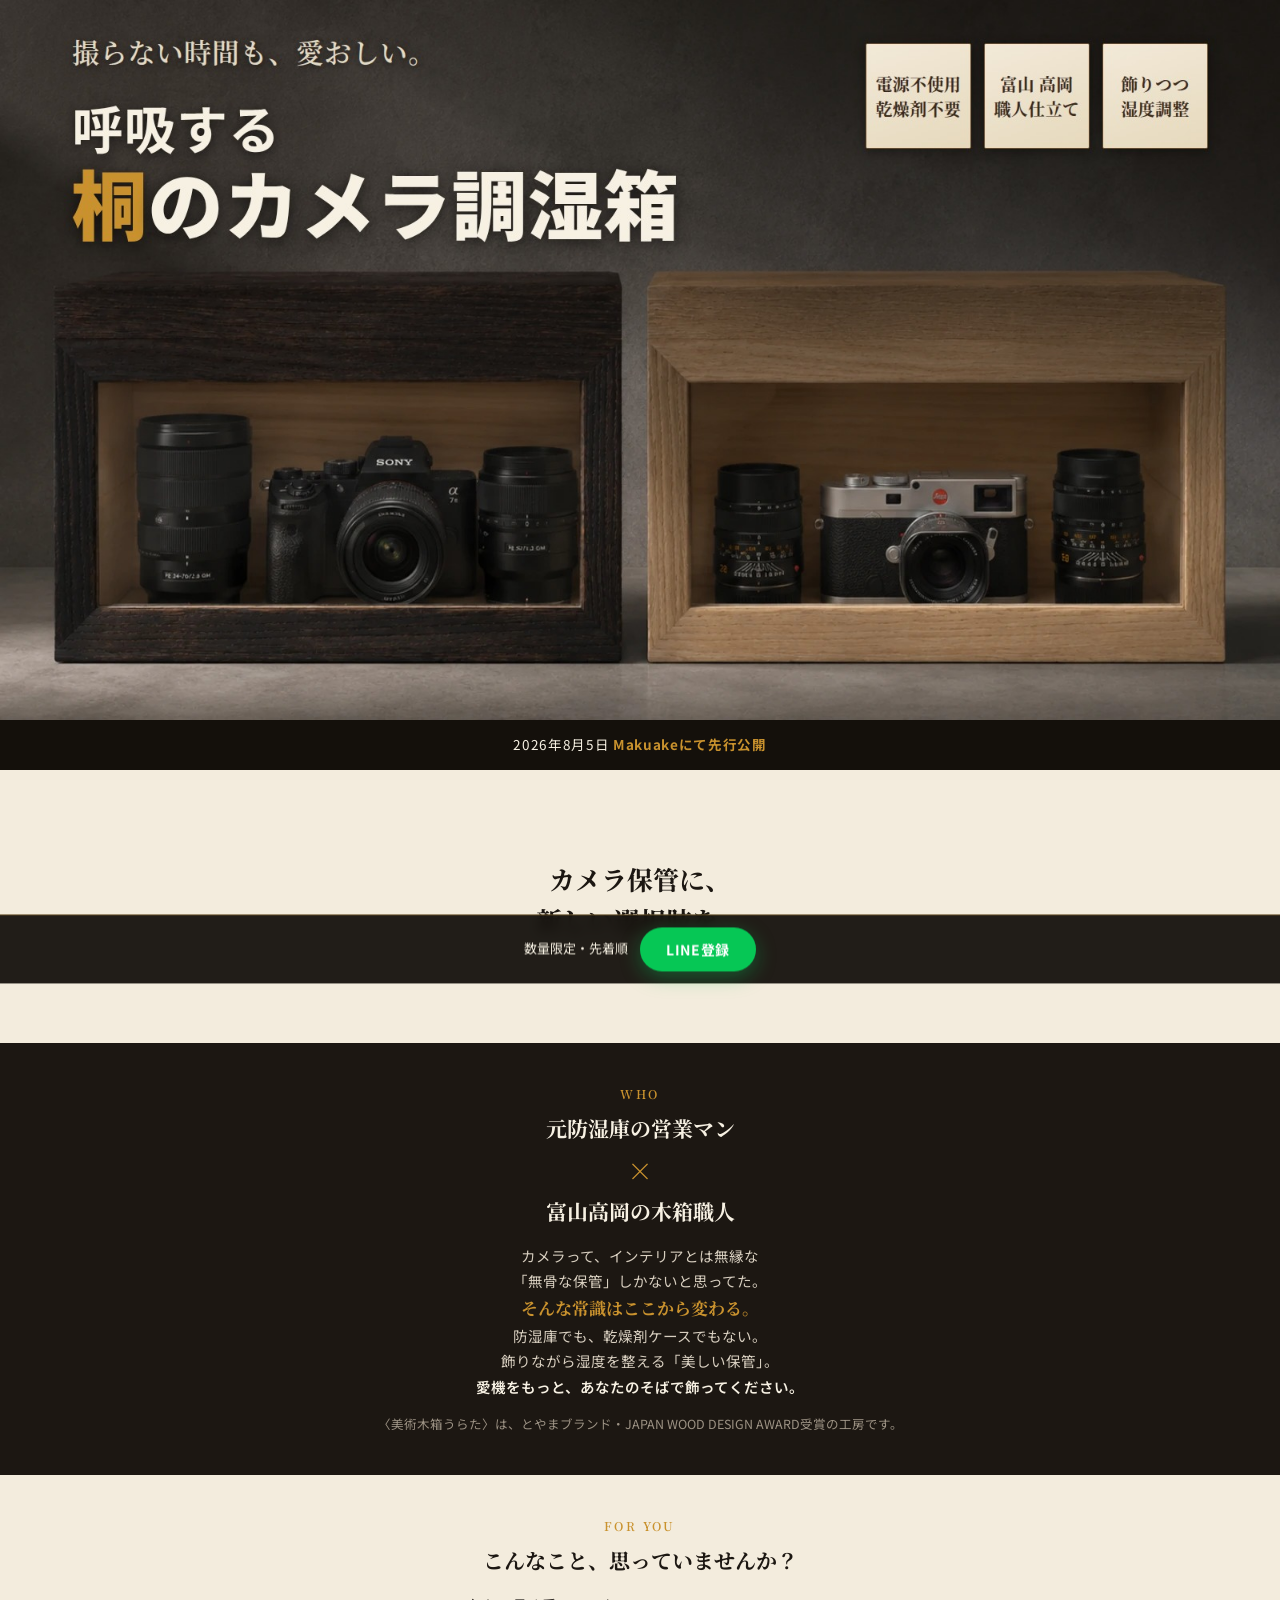
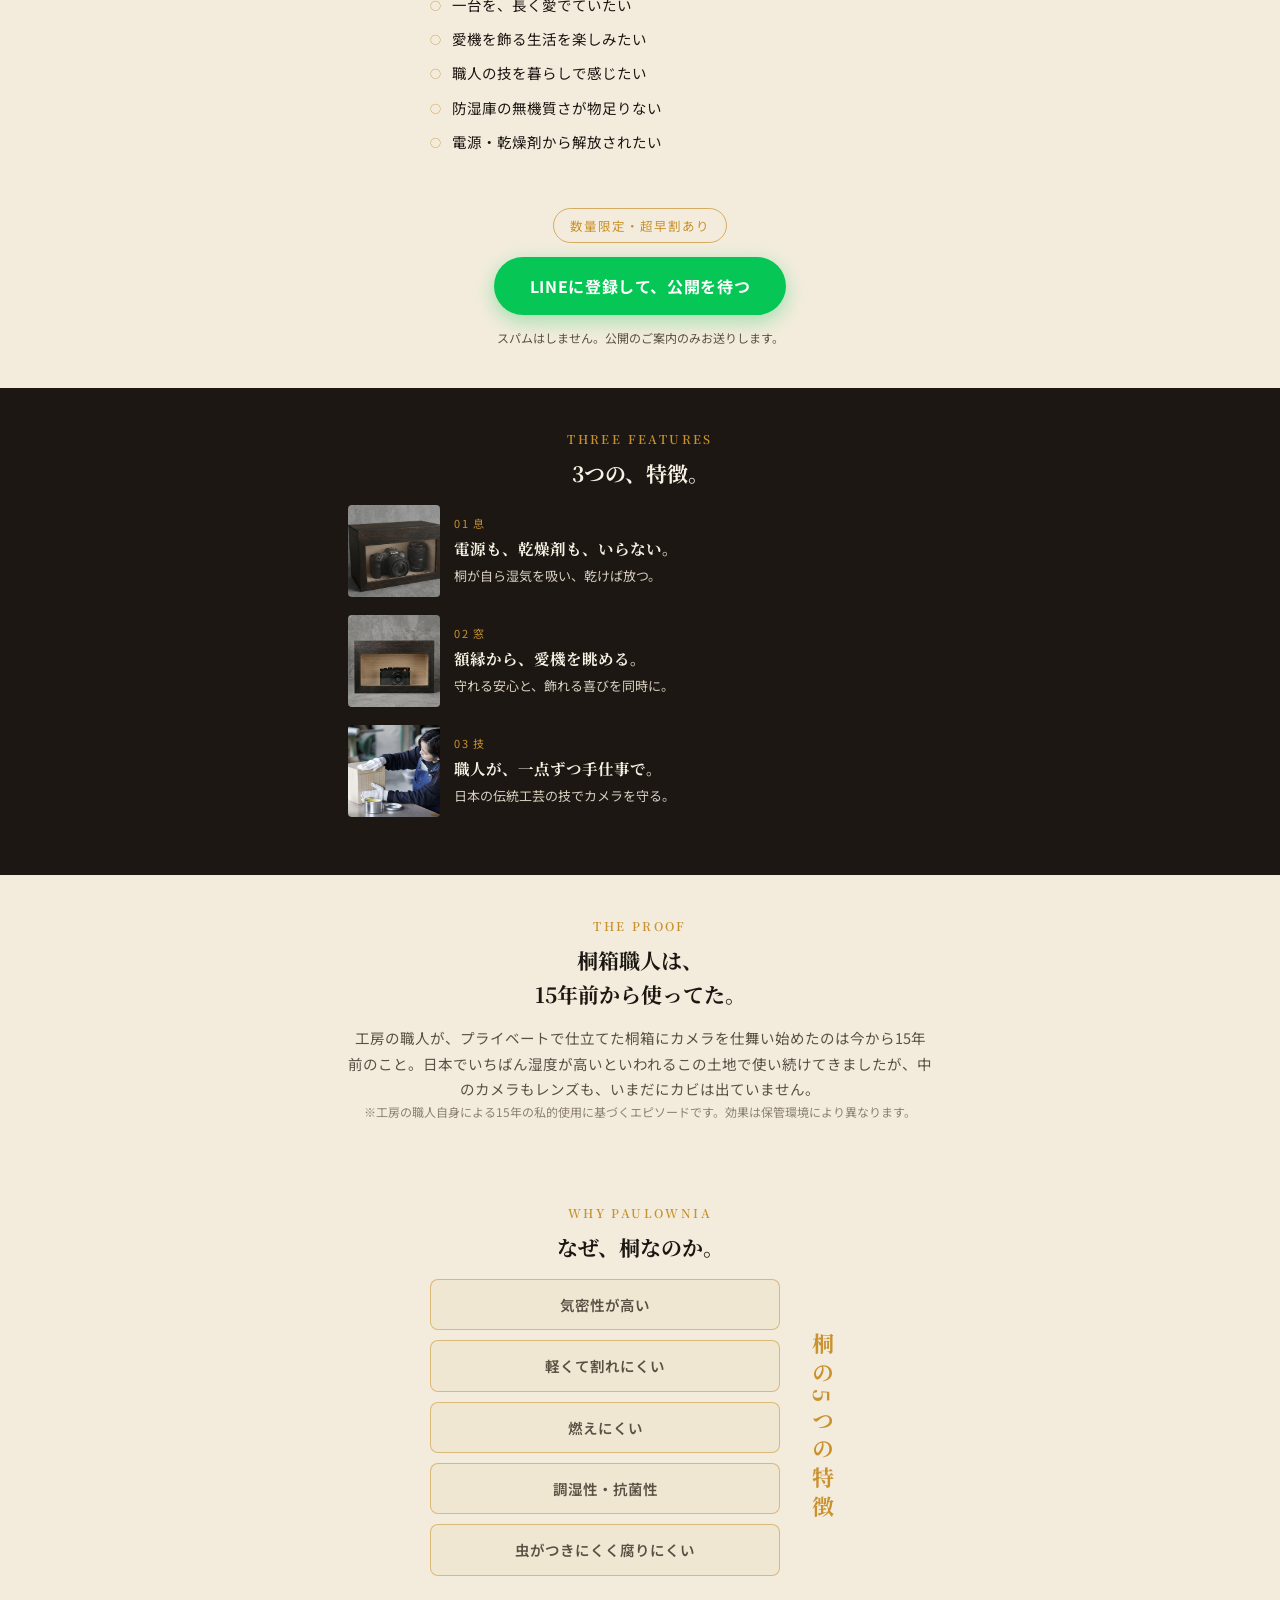
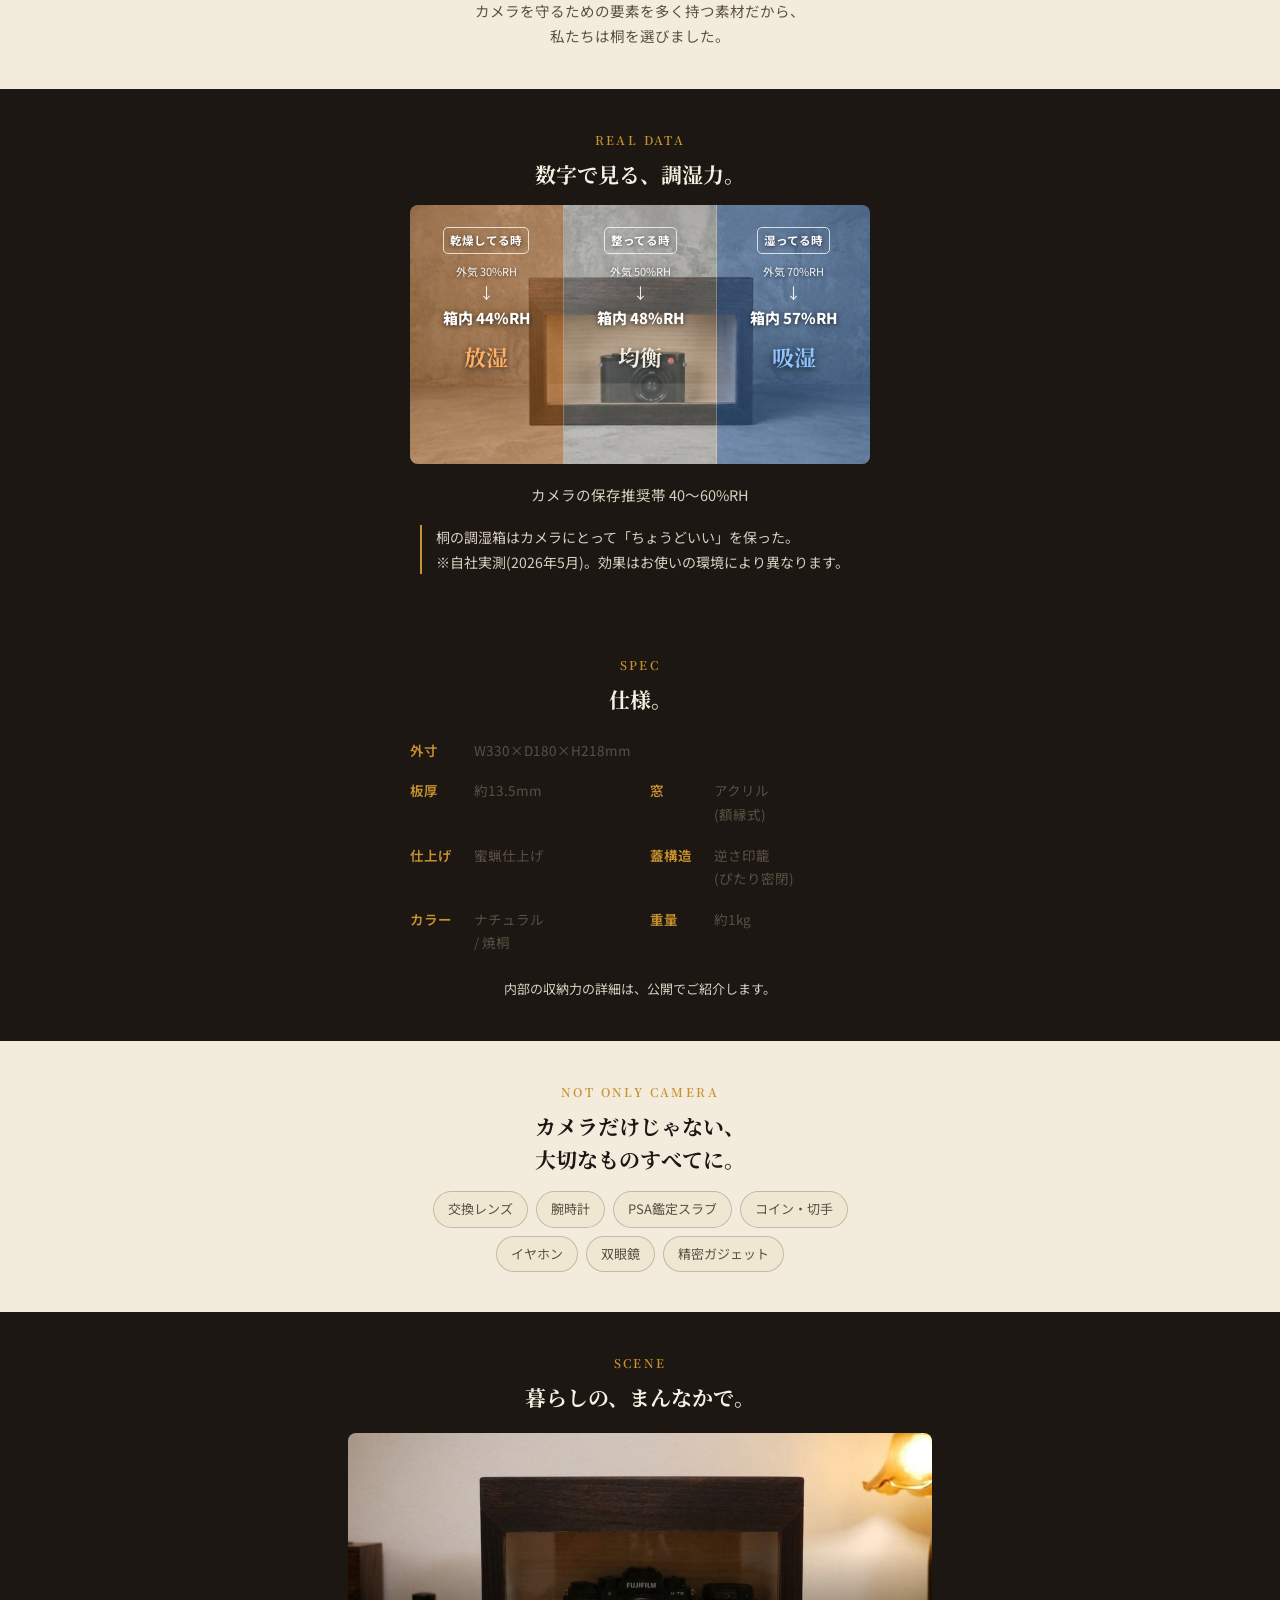
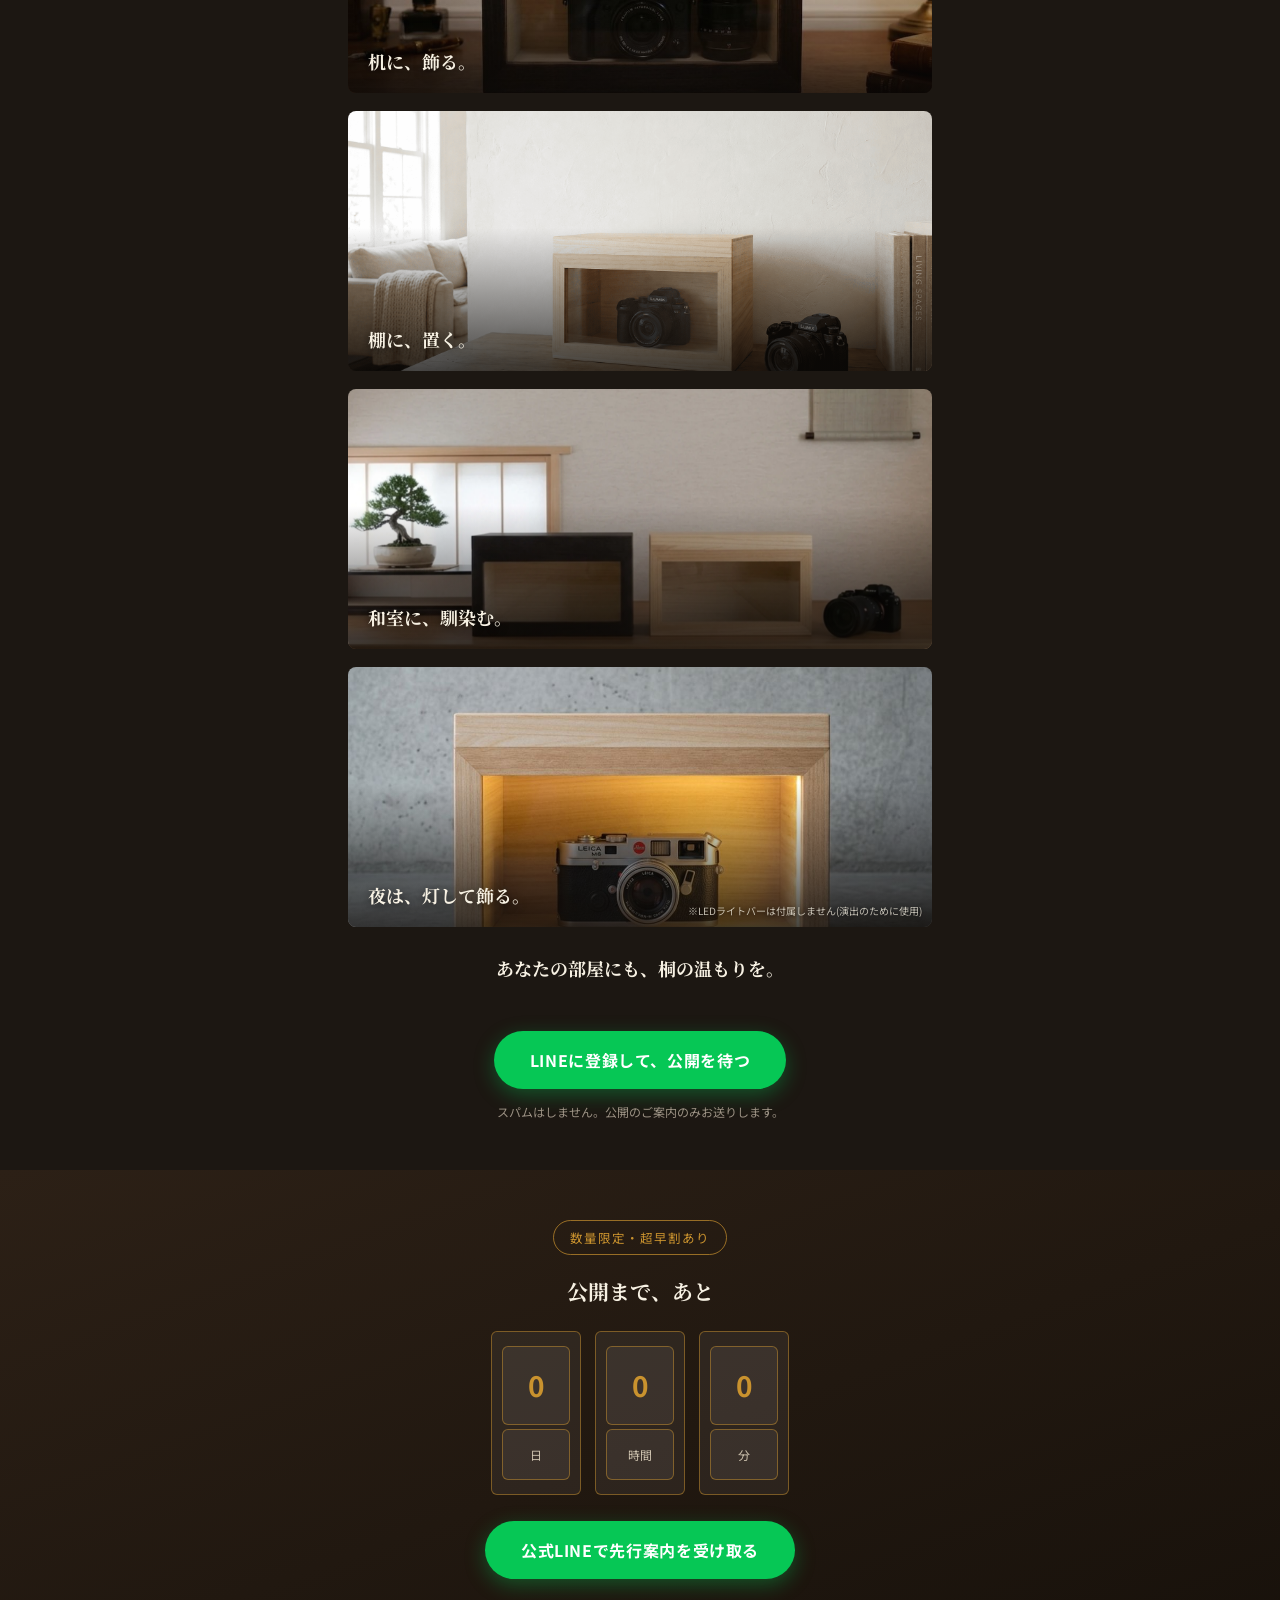
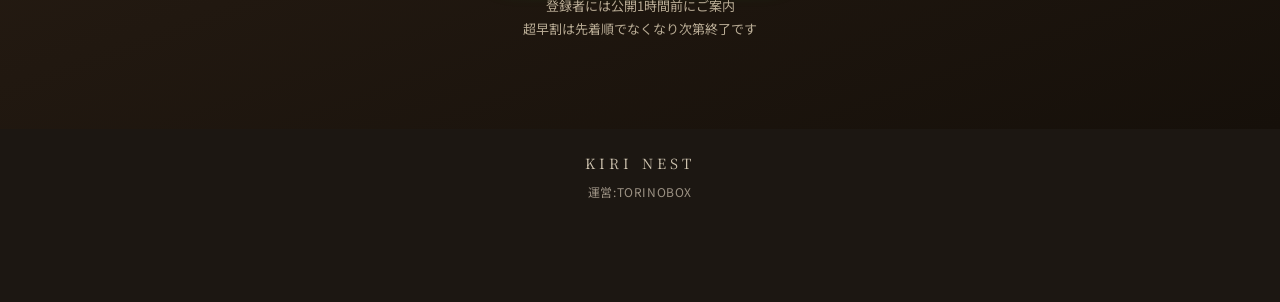
==== teaser.html @ d551df61 "Set real og:url to the deployed Cloudflare Pages URL" ====
<!DOCTYPE html>
<html lang="ja">
<head>
<meta charset="UTF-8">
<meta name="viewport" content="width=device-width, initial-scale=1.0">
<title>KIRI NEST | 呼吸する桐のカメラ調湿箱</title>
<meta name="description" content="電源も乾燥剤もいらない、呼吸する桐のカメラ調湿箱。2026年8月5日 Makuakeにて先行公開。">

<!-- OGP: シェア時のプレビュー表示用。og:image は https の実画像URLが必須(data URIは主要SNSで表示されません)。
     公開先サーバーにキービジュアル画像をアップロードし、下記URLを差し替えてください。 -->
<meta property="og:type" content="website">
<meta property="og:title" content="KIRI NEST | 呼吸する桐のカメラ調湿箱">
<meta property="og:description" content="電源も乾燥剤もいらない、呼吸する桐のカメラ調湿箱。2026年8月5日 Makuakeにて先行公開。">
<meta property="og:image" content="https://example.com/REPLACE-WITH-HOSTED-KEY-VISUAL.jpg">
<meta property="og:url" content="https://kiri-nest-teaser.pages.dev/">
<meta name="twitter:card" content="summary_large_image">

<!-- Meta Pixel Code (KIRI NEST データセット ID: 1292821122494768 設定済み) -->
<script>
!function(f,b,e,v,n,t,s)
{if(f.fbq)return;n=f.fbq=function(){n.callMethod?
n.callMethod.apply(n,arguments):n.queue.push(arguments)};
if(!f._fbq)f._fbq=n;n.push=n;n.loaded=!0;n.version='2.0';
n.queue=[];t=b.createElement(e);t.async=!0;
t.src=v;s=b.getElementsByTagName(e)[0];
s.parentNode.insertBefore(t,s)}(window, document,'script',
'https://connect.facebook.net/en_US/fbevents.js');
fbq('init', '1292821122494768');
fbq('track', 'PageView');
</script>
<noscript><img height="1" width="1" style="display:none"
src="https://www.facebook.com/tr?id=1292821122494768&ev=PageView&noscript=1"
/></noscript>
<!-- End Meta Pixel Code -->

<link rel="preconnect" href="https://fonts.googleapis.com">
<link rel="preconnect" href="https://fonts.gstatic.com" crossorigin>
<link href="https://fonts.googleapis.com/css2?family=Noto+Serif+JP:wght@600;700&family=Noto+Sans+JP:wght@400;500;700&display=swap" rel="stylesheet">
<style>
  :root {
    --ink: #1c1712; --cream: #f7f1e3; --paper: #f3ecdd; --amber: #c9922e; --sub: #5a5044;
  }
  * { margin: 0; padding: 0; box-sizing: border-box; }
  html { scroll-behavior: smooth; }
  body {
    font-family: 'Noto Sans JP', 'Hiragino Kaku Gothic ProN', sans-serif;
    background: var(--paper); color: var(--ink); line-height: 1.75; overflow-x: hidden;
  }
  img { max-width: 100%; display: block; }
  .wrap { max-width: 640px; margin: 0 auto; padding: 0 28px; }

  .hero { overflow: hidden; }
  .hero-img { width: 100%; animation: kenburns 16s ease-in-out infinite alternate; }
  @keyframes kenburns { from { transform: scale(1); } to { transform: scale(1.06); } }

  .subline {
    background: var(--ink); color: var(--amber); text-align: center;
    padding: 20px 24px; font-size: 16px; font-weight: 600; letter-spacing: 0.03em;
  }
  .datebar {
    background: #14100b; color: var(--cream); text-align: center;
    padding: 13px 12px; font-size: 13.5px; letter-spacing: 0.05em;
  }
  .datebar strong { color: var(--amber); font-weight: 700; }

  section { padding: 40px 0; }
  .section-alt { background: var(--ink); color: var(--cream); }

  h3.tag {
    font-family: 'Noto Serif JP', serif; font-size: 12px; font-weight: 600;
    color: var(--amber); letter-spacing: 0.2em; margin-bottom: 8px; text-align: center;
  }
  h2 {
    font-family: 'Noto Serif JP', 'Hiragino Mincho ProN', serif;
    font-size: 21px; font-weight: 700; line-height: 1.6; text-align: center; margin-bottom: 14px;
  }
  .section-alt h2 { color: var(--cream); }
  .who-heading .times { color: var(--amber); font-size: 26px; display: inline-block; margin: 4px 0; }
  .shine-heading {
    background: linear-gradient(100deg, var(--ink) 30%, var(--amber) 45%, #fff6d9 50%, var(--amber) 55%, var(--ink) 70%);
    background-size: 250% auto;
    -webkit-background-clip: text;
    background-clip: text;
    color: transparent;
    animation: shine 4s linear infinite;
  }
  @keyframes shine {
    0% { background-position: 200% center; }
    100% { background-position: -200% center; }
  }
  p { font-size: 14.5px; color: var(--sub); text-align: center; }
  .section-alt p { color: #d8cfc0; }

  .reveal { opacity: 0; transform: translateY(20px); transition: opacity 0.7s ease, transform 0.7s ease; }
  .reveal.is-visible { opacity: 1; transform: translateY(0); }

  /* for-you */
  .foryou-list { list-style: none; margin: 4px 0; max-width: 420px; margin-left: auto; margin-right: auto; }
  .foryou-list li {
    position: relative; padding-left: 22px; margin-bottom: 9px; font-size: 14.5px; color: var(--ink);
  }
  .foryou-list li::before { content: '○'; position: absolute; left: 0; color: var(--amber); font-size: 11px; top: 4px; }

  /* three features with images */
  .feature { display: flex; align-items: center; gap: 14px; margin-bottom: 18px; }
  .feature img { width: 92px; height: 92px; object-fit: cover; border-radius: 4px; flex-shrink: 0; }
  .feature .no { font-size: 11px; color: var(--amber); letter-spacing: 0.15em; }
  .feature h4 { font-family: 'Noto Serif JP', serif; font-size: 15.5px; font-weight: 700; color: var(--cream); margin: 2px 0 3px; }
  .feature p { text-align: left; font-size: 13px; margin: 0; }

  /* paulownia list: one per row, boxed, with vertical side label */
  .paulownia-row { display: flex; align-items: stretch; gap: 14px; max-width: 420px; margin: 4px auto 0; }
  .spec-grid { display: flex; flex-direction: column; gap: 10px; flex: 1; min-width: 0; }
  .spec-grid div {
    font-size: 14.5px; font-weight: 600; color: var(--sub); text-align: center;
    border: 1.5px solid rgba(201,146,46,0.55); border-radius: 8px; padding: 12px 4px;
    background: rgba(201,146,46,0.06);
  }
  .vertical-label {
    writing-mode: vertical-rl; text-orientation: mixed;
    font-family: 'Noto Serif JP', serif; font-size: 22px; font-weight: 700;
    color: var(--amber); letter-spacing: 0.3em; flex-shrink: 0; flex-basis: 56px;
    display: flex; align-items: center; justify-content: center;
  }

  /* data image with 3-zone humidity overlay */
  .data-img-wrap { position: relative; max-width: 460px; margin: 4px auto 18px; border-radius: 8px; overflow: hidden; }
  .data-img-wrap img { width: 100%; display: block; }
  .humid-zones { position: absolute; inset: 0; display: flex; }
  .humid-zone {
    flex: 1; display: flex; flex-direction: column; align-items: center; justify-content: flex-start;
    text-align: center; padding: 22px 4px 10px; font-size: 11.5px; line-height: 1.5; color: #fff;
    border-right: 1px solid rgba(255,255,255,0.25);
  }
  .humid-zone:last-child { border-right: none; }
  .humid-zone.dry { background: rgba(214,120,40,0.42); }
  .humid-zone.balance { background: rgba(255,255,255,0.22); }
  .humid-zone.wet { background: rgba(60,120,200,0.42); }
  .humid-zone .zlabel-box {
    font-weight: 700; font-size: 11.5px; margin-bottom: 9px;
    border: 1.5px solid rgba(255,255,255,0.75); border-radius: 5px; padding: 4px 6px;
    text-shadow: 0 1px 4px rgba(0,0,0,0.6);
  }
  .humid-zone .zval-small { font-size: 11px; opacity: 0.9; text-shadow: 0 1px 4px rgba(0,0,0,0.6); }
  .humid-zone .zval-big {
    font-size: 15px; font-weight: 800; text-shadow: 0 1px 5px rgba(0,0,0,0.7);
    margin-top: 1px;
  }
  .humid-zone .zarrow { font-size: 15px; margin: 2px 0; opacity: 0.9; }
  .humid-zone .zbig-word {
    font-family: 'Noto Serif JP', serif; font-size: 22px; font-weight: 700;
    margin-top: 10px; text-shadow: 0 2px 6px rgba(0,0,0,0.7);
  }
  .zbig-word.dry-word { color: #ffb066; }
  .zbig-word.wet-word { color: #8ec3ff; }
  .zbig-word.balance-word { color: #f2ece0; }

  .data-explain {
    font-size: 14px; color: #d8cfc0; max-width: 440px; margin: 18px auto 0;
    border-left: 2px solid var(--amber); padding-left: 14px; text-align: left;
  }

  /* scene: full-width images with caption overlay */
  .scene-photo { position: relative; margin-top: 18px; border-radius: 8px; overflow: hidden; }
  .scene-photo img { width: 100%; height: 260px; object-fit: cover; display: block; }
  .scene-photo .scrim {
    position: absolute; left: 0; right: 0; bottom: 0; height: 55%;
    background: linear-gradient(0deg, rgba(10,8,6,0.75) 0%, rgba(10,8,6,0) 100%);
  }
  .scene-photo .caption {
    position: absolute; left: 20px; bottom: 16px; color: var(--cream);
    font-family: 'Noto Serif JP', serif; font-size: 18px; font-weight: 700;
    text-shadow: 0 2px 8px rgba(0,0,0,0.6);
  }
  .scene-photo .note {
    position: absolute; right: 10px; bottom: 8px; color: rgba(247,241,227,0.75);
    font-size: 10px; text-shadow: 0 1px 4px rgba(0,0,0,0.7);
  }
  .scene-cta {
    font-family: 'Noto Serif JP', serif; font-size: 18px; font-weight: 700;
    color: var(--ink); margin-top: 26px;
  }

  /* table-ish spec, 2-col */
  .spec-table { max-width: 460px; margin: 6px auto 0; font-size: 13.5px; display: grid; grid-template-columns: 1fr 1fr; gap: 0 20px; }
  .spec-table .row { display: flex; padding: 8px 0; border-bottom: 1px solid rgba(0,0,0,0.08); }
  .spec-table .row.wide { grid-column: 1 / -1; }
  .spec-table .k { width: 64px; color: var(--amber); flex-shrink: 0; text-align: left; font-weight: 600; }
  .spec-table .v { text-align: left; color: var(--sub); white-space: nowrap; }

  /* not-only-camera tag chips */
  .chip-list {
    display: flex; flex-wrap: wrap; gap: 8px; justify-content: center;
    max-width: 440px; margin: 6px auto 0;
  }
  .chip-list span {
    display: inline-block; white-space: nowrap; font-size: 13px; color: var(--sub);
    border: 1px solid rgba(90,80,68,0.3); border-radius: 999px; padding: 6px 14px;
    background: rgba(201,146,46,0.06);
  }

  .cta-inline { text-align: center; padding: 4px 0 2px; }
  .line-btn {
    display: inline-block; background: #06C755; color: #fff; font-weight: 700; font-size: 16px;
    padding: 15px 36px; border-radius: 999px; text-decoration: none; letter-spacing: 0.04em;
    box-shadow: 0 6px 20px rgba(6,199,85,0.35), 0 0 0 0 rgba(6,199,85,0.5);
    transition: transform 0.2s ease, box-shadow 0.2s ease;
    animation: btn-pulse 2.4s ease-in-out infinite;
  }
  @keyframes btn-pulse {
    0%, 100% { box-shadow: 0 6px 20px rgba(6,199,85,0.35), 0 0 0 0 rgba(6,199,85,0.45); }
    50% { box-shadow: 0 6px 24px rgba(6,199,85,0.45), 0 0 0 10px rgba(6,199,85,0); }
  }
  .line-btn:active { transform: scale(0.96); }
  @media (hover: hover) { .line-btn:hover { transform: translateY(-2px); box-shadow: 0 10px 26px rgba(6,199,85,0.45); } }

  .cta-section {
    background: linear-gradient(160deg, #2c2016, #16100a); color: var(--cream);
    text-align: center; padding: 50px 0 88px;
  }
  .cta-section h2 { color: var(--cream); margin-bottom: 22px; }
  .badge-limited {
    display: inline-block; border: 1px solid rgba(201,146,46,0.7); color: var(--amber);
    font-size: 12.5px; letter-spacing: 0.08em; padding: 6px 16px; border-radius: 999px; margin-bottom: 20px;
    animation: badge-glow 2s ease-in-out infinite;
  }
  @keyframes badge-glow {
    0%, 100% { box-shadow: 0 0 0 0 rgba(201,146,46,0.35); }
    50% { box-shadow: 0 0 0 6px rgba(201,146,46,0); }
  }
  .countdown { display: flex; justify-content: center; gap: 14px; margin: 0 0 26px; }
  .countdown div {
    background: rgba(255,255,255,0.06); border: 1px solid rgba(201,146,46,0.5);
    border-radius: 6px; padding: 14px 10px; min-width: 68px;
  }
  .countdown .num {
    font-size: 28px; font-weight: 700; color: var(--amber);
    font-variant-numeric: tabular-nums; display: inline-block; transition: transform 0.25s ease;
  }
  .countdown .num.pulse { transform: scale(1.18); }
  .countdown .unit { font-size: 12px; color: #cfc4b0; margin-top: 4px; }
  .cta-note { font-size: 13px; color: #b9ac95; margin-top: 16px; }

  footer { text-align: center; padding: 22px 0 100px; font-size: 12px; letter-spacing: 0.05em; color: #9c9284; background: var(--ink); }
  footer .brand { font-family: 'Noto Serif JP', serif; font-size: 14px; letter-spacing: 0.3em; margin-bottom: 6px; color: #cfc4b0; }

  .floating-cta {
    position: fixed; left: 0; right: 0; bottom: 0; background: rgba(20, 16, 12, 0.94);
    backdrop-filter: blur(6px); padding: 12px 20px; display: flex; align-items: center;
    justify-content: center; gap: 12px; transform: translateY(120%);
    transition: transform 0.35s ease; z-index: 50; border-top: 1px solid rgba(201,146,46,0.35);
  }
  .floating-cta.show { transform: translateY(0); }
  .floating-cta span { color: var(--cream); font-size: 13px; }
  .floating-cta .line-btn { padding: 10px 26px; font-size: 14px; flex-shrink: 0; }
</style>
</head>
<body>

  <div class="hero">
    <img class="hero-img" src="[data-uri]" alt="呼吸する桐のカメラ調湿箱">
  </div>

  <div class="datebar">2026年8月5日 <strong>Makuakeにて先行公開</strong></div>

  <section style="padding: 88px 0;">
    <div class="wrap">
      <h2 class="reveal shine-heading" style="font-size: 26px;">カメラ保管に、<br>新しい選択肢を。</h2>
    </div>
  </section>

  <section class="section-alt">
    <div class="wrap">
      <h3 class="tag reveal">WHO</h3>
      <h2 class="reveal who-heading">元防湿庫の営業マン<br><span class="times">×</span><br>富山高岡の木箱職人</h2>
      <p class="reveal">カメラって、インテリアとは無縁な<br>「無骨な保管」しかないと思ってた。</p>
      <p class="reveal" style="font-family: 'Noto Serif JP', serif; font-weight: 700; font-size: 17px; color: var(--amber);">そんな常識はここから変わる。</p>
      <p class="reveal">防湿庫でも、乾燥剤ケースでもない。<br>飾りながら湿度を整える「美しい保管」。</p>
      <p class="reveal" style="font-weight: 600; color: var(--cream);">愛機をもっと、あなたのそばで飾ってください。</p>
      <p class="reveal" style="font-size: 12.5px; color: #9c9284; margin-top: 14px;">〈美術木箱うらた〉は、とやまブランド・JAPAN WOOD DESIGN AWARD受賞の工房です。</p>
    </div>
  </section>

  <section>
    <div class="wrap">
      <h3 class="tag reveal">FOR YOU</h3>
      <h2 class="reveal">こんなこと、思っていませんか？</h2>
      <ul class="foryou-list">
        <li class="reveal">一台を、長く愛でていたい</li>
        <li class="reveal">愛機を飾る生活を楽しみたい</li>
        <li class="reveal">職人の技を暮らしで感じたい</li>
        <li class="reveal">防湿庫の無機質さが物足りない</li>
        <li class="reveal">電源・乾燥剤から解放されたい</li>
      </ul>
    </div>
  </section>

  <div class="cta-inline" style="padding-bottom: 40px;">
    <div class="badge-limited reveal" style="margin-bottom: 14px;">数量限定・超早割あり</div><br>
    <a class="line-btn reveal" href="https://line.me/R/ti/p/%40103cegkm" target="_blank" rel="noopener">LINEに登録して、公開を待つ</a>
    <p class="reveal" style="font-size: 12px; color: var(--sub); margin-top: 12px;">スパムはしません。公開のご案内のみお送りします。</p>
  </div>

  <section class="section-alt">
    <div class="wrap">
      <h3 class="tag reveal">THREE FEATURES</h3>
      <h2 class="reveal">3つの、特徴。</h2>
      <div class="feature reveal">
        <img src="[data-uri]" alt="電源も乾燥剤も不要">
        <div>
          <div class="no">01 息</div>
          <h4>電源も、乾燥剤も、いらない。</h4>
          <p>桐が自ら湿気を吸い、乾けば放つ。</p>
        </div>
      </div>
      <div class="feature reveal">
        <img src="[data-uri]" alt="額縁の窓から眺める">
        <div>
          <div class="no">02 窓</div>
          <h4>額縁から、愛機を眺める。</h4>
          <p>守れる安心と、飾れる喜びを同時に。</p>
        </div>
      </div>
      <div class="feature reveal">
        <img src="[data-uri]" alt="職人の手仕事">
        <div>
          <div class="no">03 技</div>
          <h4>職人が、一点ずつ手仕事で。</h4>
          <p>日本の伝統工芸の技でカメラを守る。</p>
        </div>
      </div>
    </div>
  </section>

  <section>
    <div class="wrap">
      <h3 class="tag reveal">THE PROOF</h3>
      <h2 class="reveal">桐箱職人は、<br>15年前から使ってた。</h2>
      <p class="reveal">工房の職人が、プライベートで仕立てた桐箱にカメラを仕舞い始めたのは今から15年前のこと。日本でいちばん湿度が高いといわれるこの土地で使い続けてきましたが、中のカメラもレンズも、いまだにカビは出ていません。</p>
      <p class="reveal" style="font-size: 12px; color: #8d8071;">※工房の職人自身による15年の私的使用に基づくエピソードです。効果は保管環境により異なります。</p>
    </div>
  </section>

  <section>
    <div class="wrap">
      <h3 class="tag reveal">WHY PAULOWNIA</h3>
      <h2 class="reveal">なぜ、桐なのか。</h2>
      <div class="paulownia-row">
        <div class="spec-grid">
          <div class="reveal">気密性が高い</div>
          <div class="reveal">軽くて割れにくい</div>
          <div class="reveal">燃えにくい</div>
          <div class="reveal">調湿性・抗菌性</div>
          <div class="reveal">虫がつきにくく腐りにくい</div>
        </div>
        <div class="vertical-label reveal">桐の5つの特徴</div>
      </div>
      <p class="reveal" style="margin-top: 22px;">カメラを守るための要素を多く持つ素材だから、<br>私たちは桐を選びました。</p>
    </div>
  </section>

  <section class="section-alt">
    <div class="wrap">
      <h3 class="tag reveal">REAL DATA</h3>
      <h2 class="reveal">数字で見る、調湿力。</h2>
      <div class="data-img-wrap reveal">
        <img src="[data-uri]" alt="桐箱に収まるカメラ">
        <div class="humid-zones">
          <div class="humid-zone dry">
            <div class="zlabel-box">乾燥してる時</div>
            <div class="zval-small">外気 30%RH</div>
            <div class="zarrow">↓</div>
            <div class="zval-big">箱内 44%RH</div>
            <div class="zbig-word dry-word">放湿</div>
          </div>
          <div class="humid-zone balance">
            <div class="zlabel-box">整ってる時</div>
            <div class="zval-small">外気 50%RH</div>
            <div class="zarrow">↓</div>
            <div class="zval-big">箱内 48%RH</div>
            <div class="zbig-word balance-word">均衡</div>
          </div>
          <div class="humid-zone wet">
            <div class="zlabel-box">湿ってる時</div>
            <div class="zval-small">外気 70%RH</div>
            <div class="zarrow">↓</div>
            <div class="zval-big">箱内 57%RH</div>
            <div class="zbig-word wet-word">吸湿</div>
          </div>
        </div>
      </div>
      <p class="reveal" style="margin-top:14px;">カメラの保存推奨帯 40〜60%RH</p>
      <p class="data-explain reveal">桐の調湿箱はカメラにとって「ちょうどいい」を保った。<br>※自社実測(2026年5月)。効果はお使いの環境により異なります。</p>
    </div>
  </section>

  <section class="section-alt">
    <div class="wrap">
      <h3 class="tag reveal">SPEC</h3>
      <h2 class="reveal">仕様。</h2>
      <div class="spec-table reveal">
        <div class="row wide"><div class="k">外寸</div><div class="v">W330×D180×H218mm</div></div>
        <div class="row"><div class="k">板厚</div><div class="v">約13.5mm</div></div>
        <div class="row"><div class="k">窓</div><div class="v">アクリル<br>(額縁式)</div></div>
        <div class="row"><div class="k">仕上げ</div><div class="v">蜜蝋仕上げ</div></div>
        <div class="row"><div class="k">蓋構造</div><div class="v">逆さ印籠<br>(ぴたり密閉)</div></div>
        <div class="row"><div class="k">カラー</div><div class="v">ナチュラル<br>/ 焼桐</div></div>
        <div class="row"><div class="k">重量</div><div class="v">約1kg</div></div>
      </div>
      <p class="reveal" style="margin-top: 14px; font-size: 13px;">内部の収納力の詳細は、公開でご紹介します。</p>
    </div>
  </section>

  <section>
    <div class="wrap">
      <h3 class="tag reveal">NOT ONLY CAMERA</h3>
      <h2 class="reveal">カメラだけじゃない、<br>大切なものすべてに。</h2>
      <div class="chip-list reveal">
        <span>交換レンズ</span><span>腕時計</span><span>PSA鑑定スラブ</span>
        <span>コイン・切手</span><span>イヤホン</span><span>双眼鏡</span><span>精密ガジェット</span>
      </div>
    </div>
  </section>

  <section class="section-alt">
    <div class="wrap">
      <h3 class="tag reveal">SCENE</h3>
      <h2 class="reveal">暮らしの、まんなかで。</h2>
      <div class="scene-photo reveal">
        <img src="[data-uri]" alt="机に、飾る。">
        <div class="scrim"></div>
        <div class="caption">机に、飾る。</div>
      </div>
      <div class="scene-photo reveal">
        <img src="[data-uri]" alt="棚に、置く。">
        <div class="scrim"></div>
        <div class="caption">棚に、置く。</div>
      </div>
      <div class="scene-photo reveal">
        <img src="[data-uri]" alt="和室に、馴染む。">
        <div class="scrim"></div>
        <div class="caption">和室に、馴染む。</div>
      </div>
      <div class="scene-photo reveal">
        <img src="[data-uri]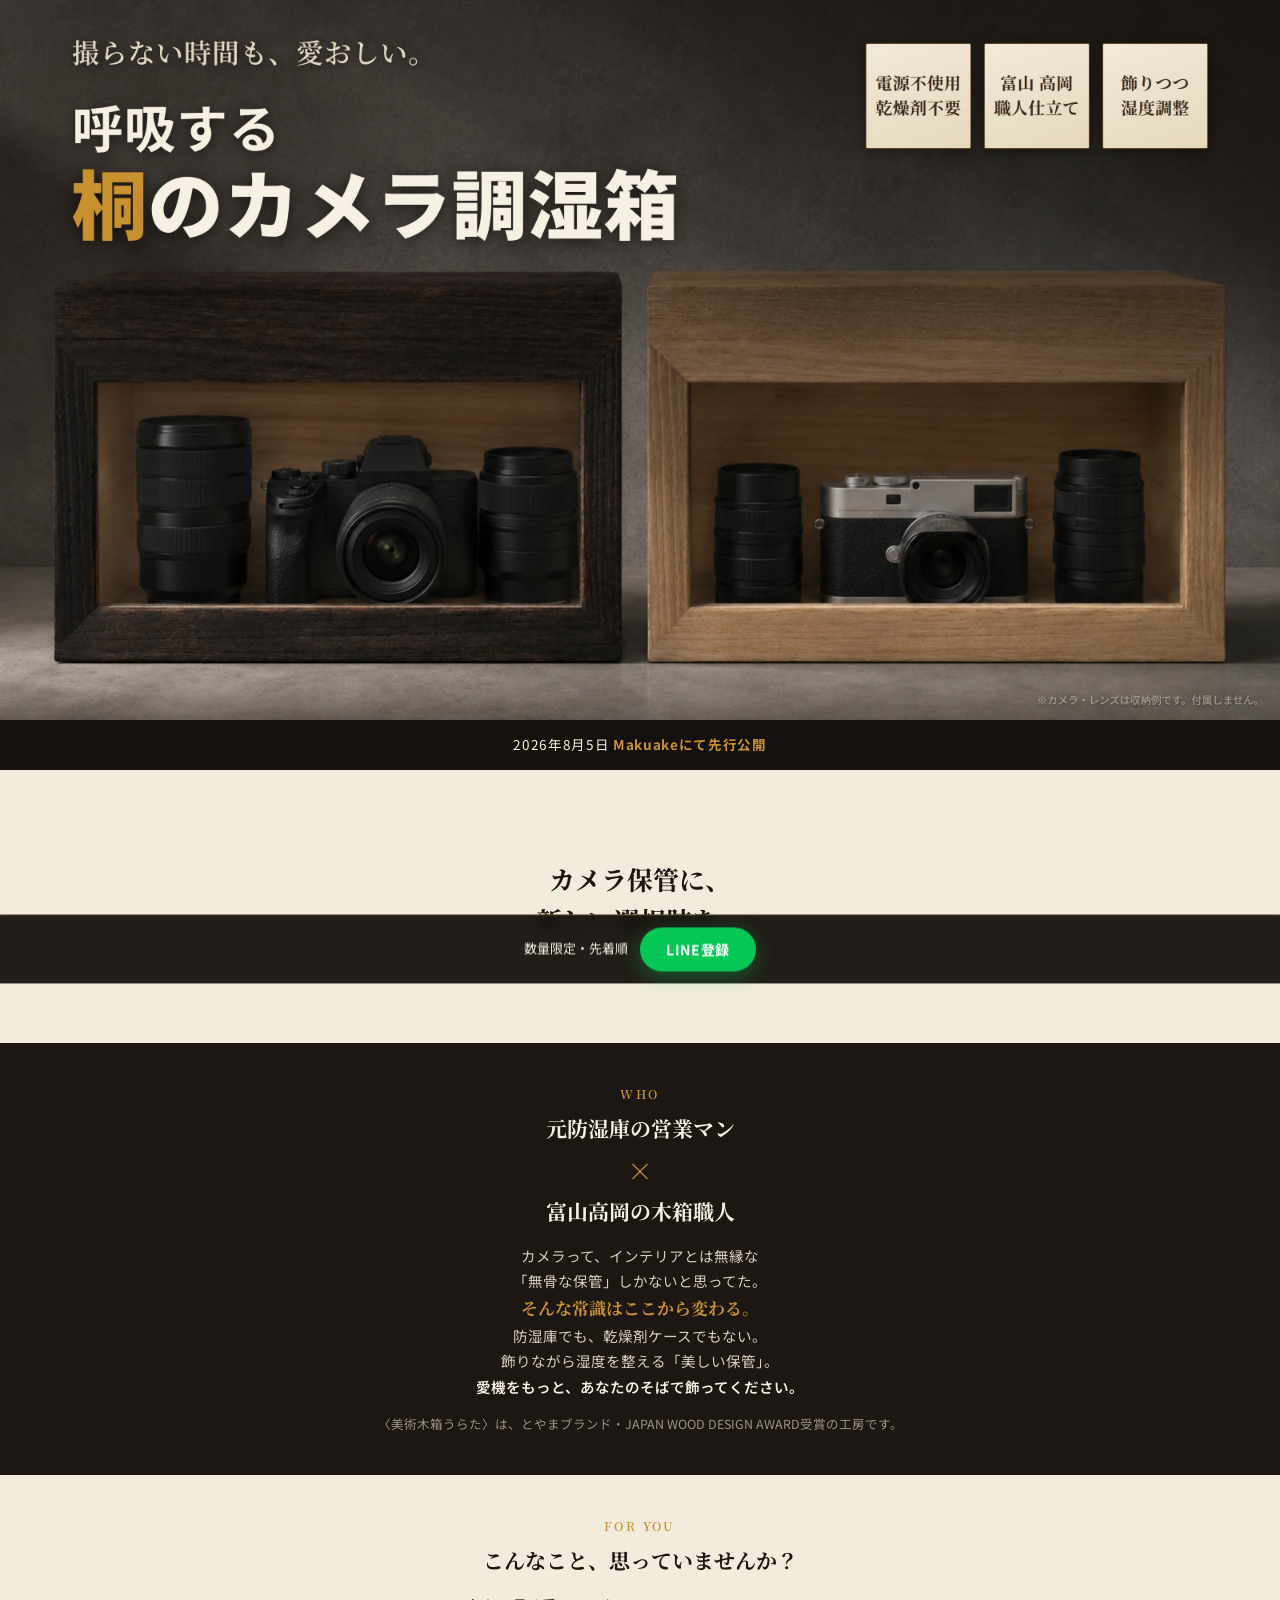
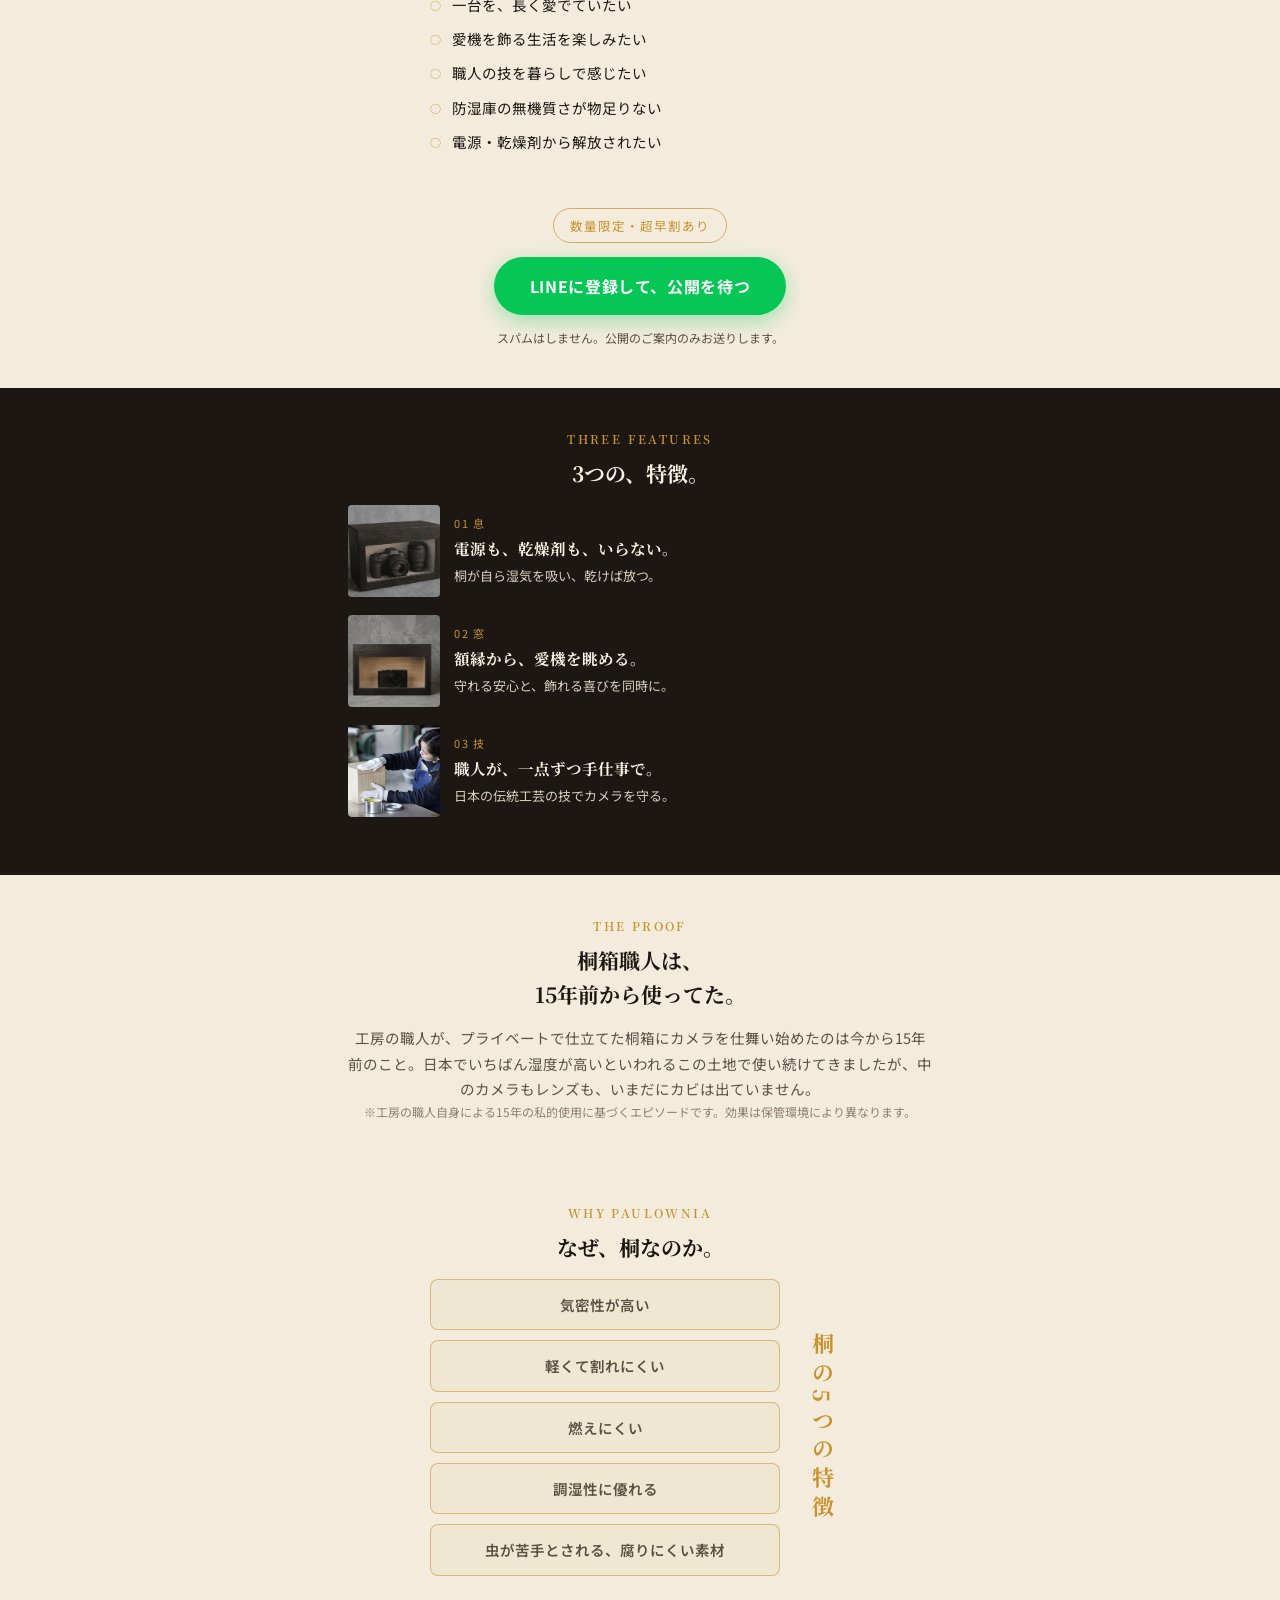
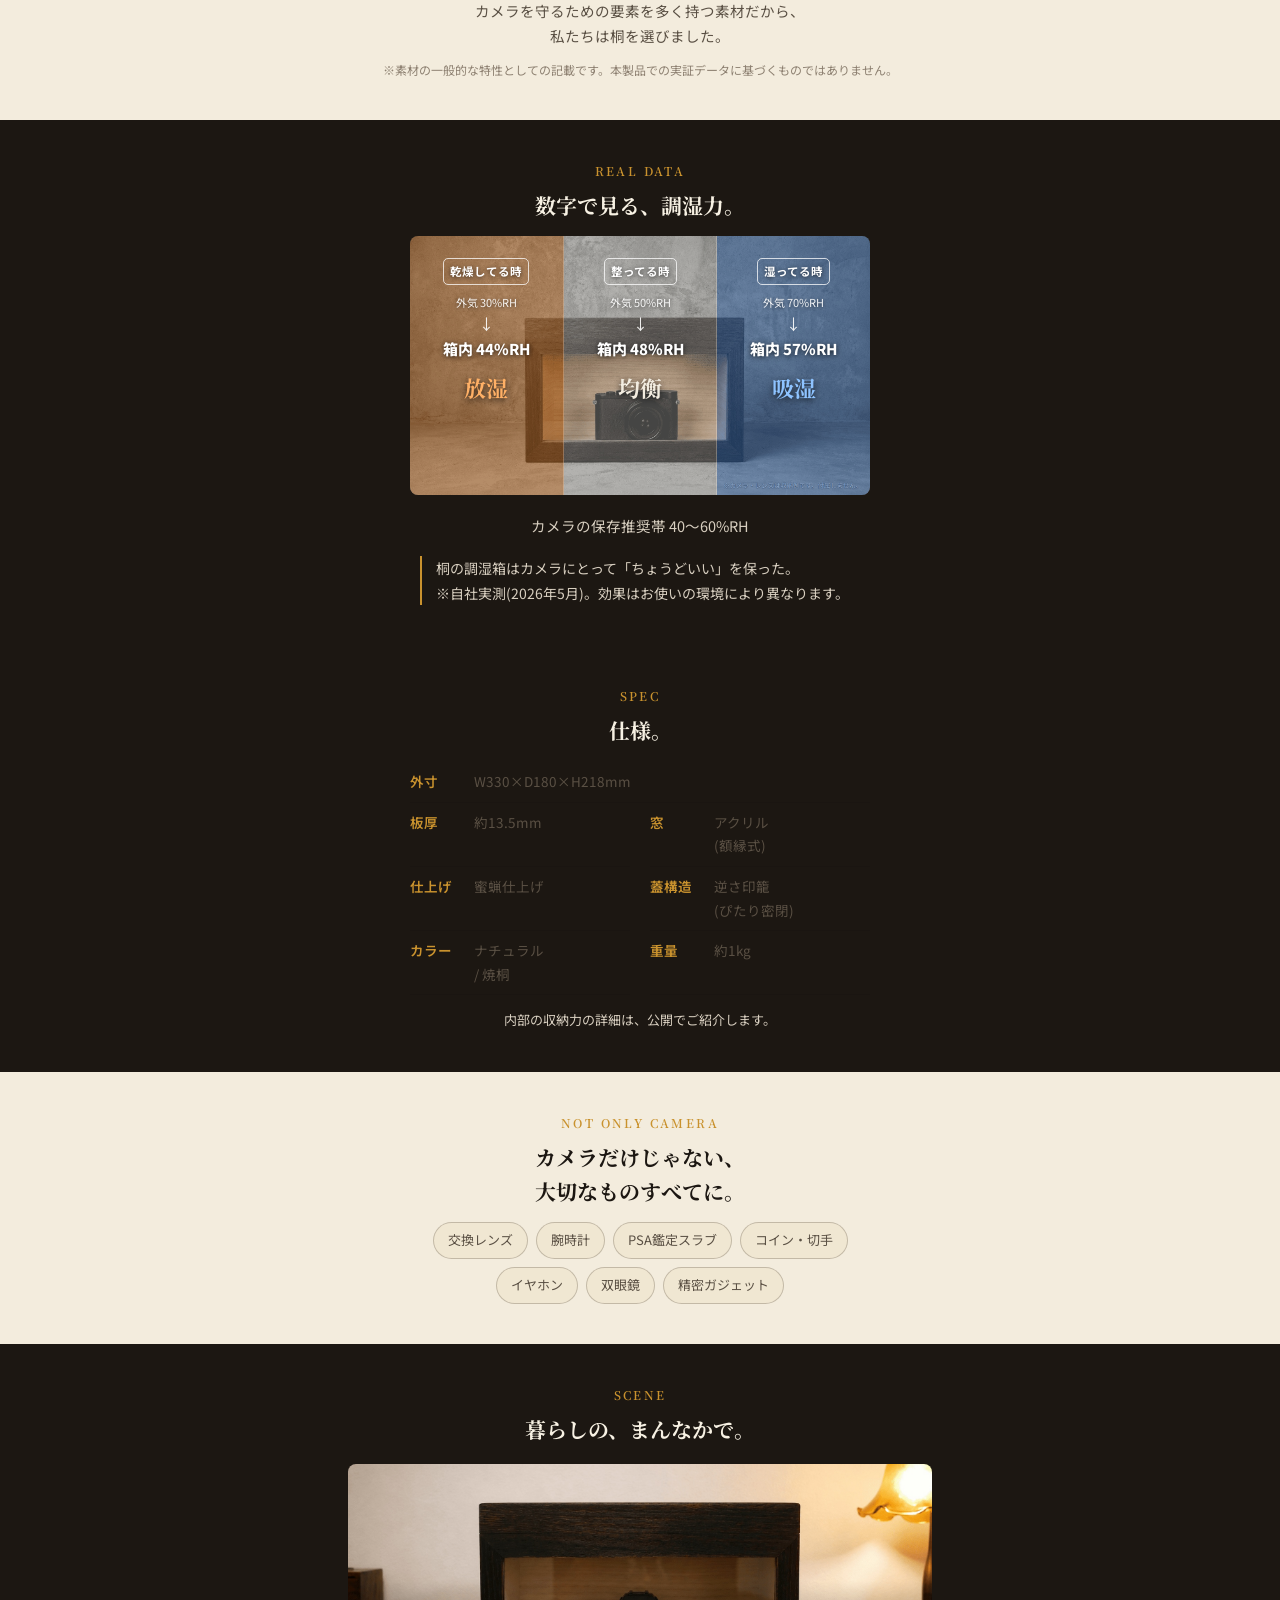
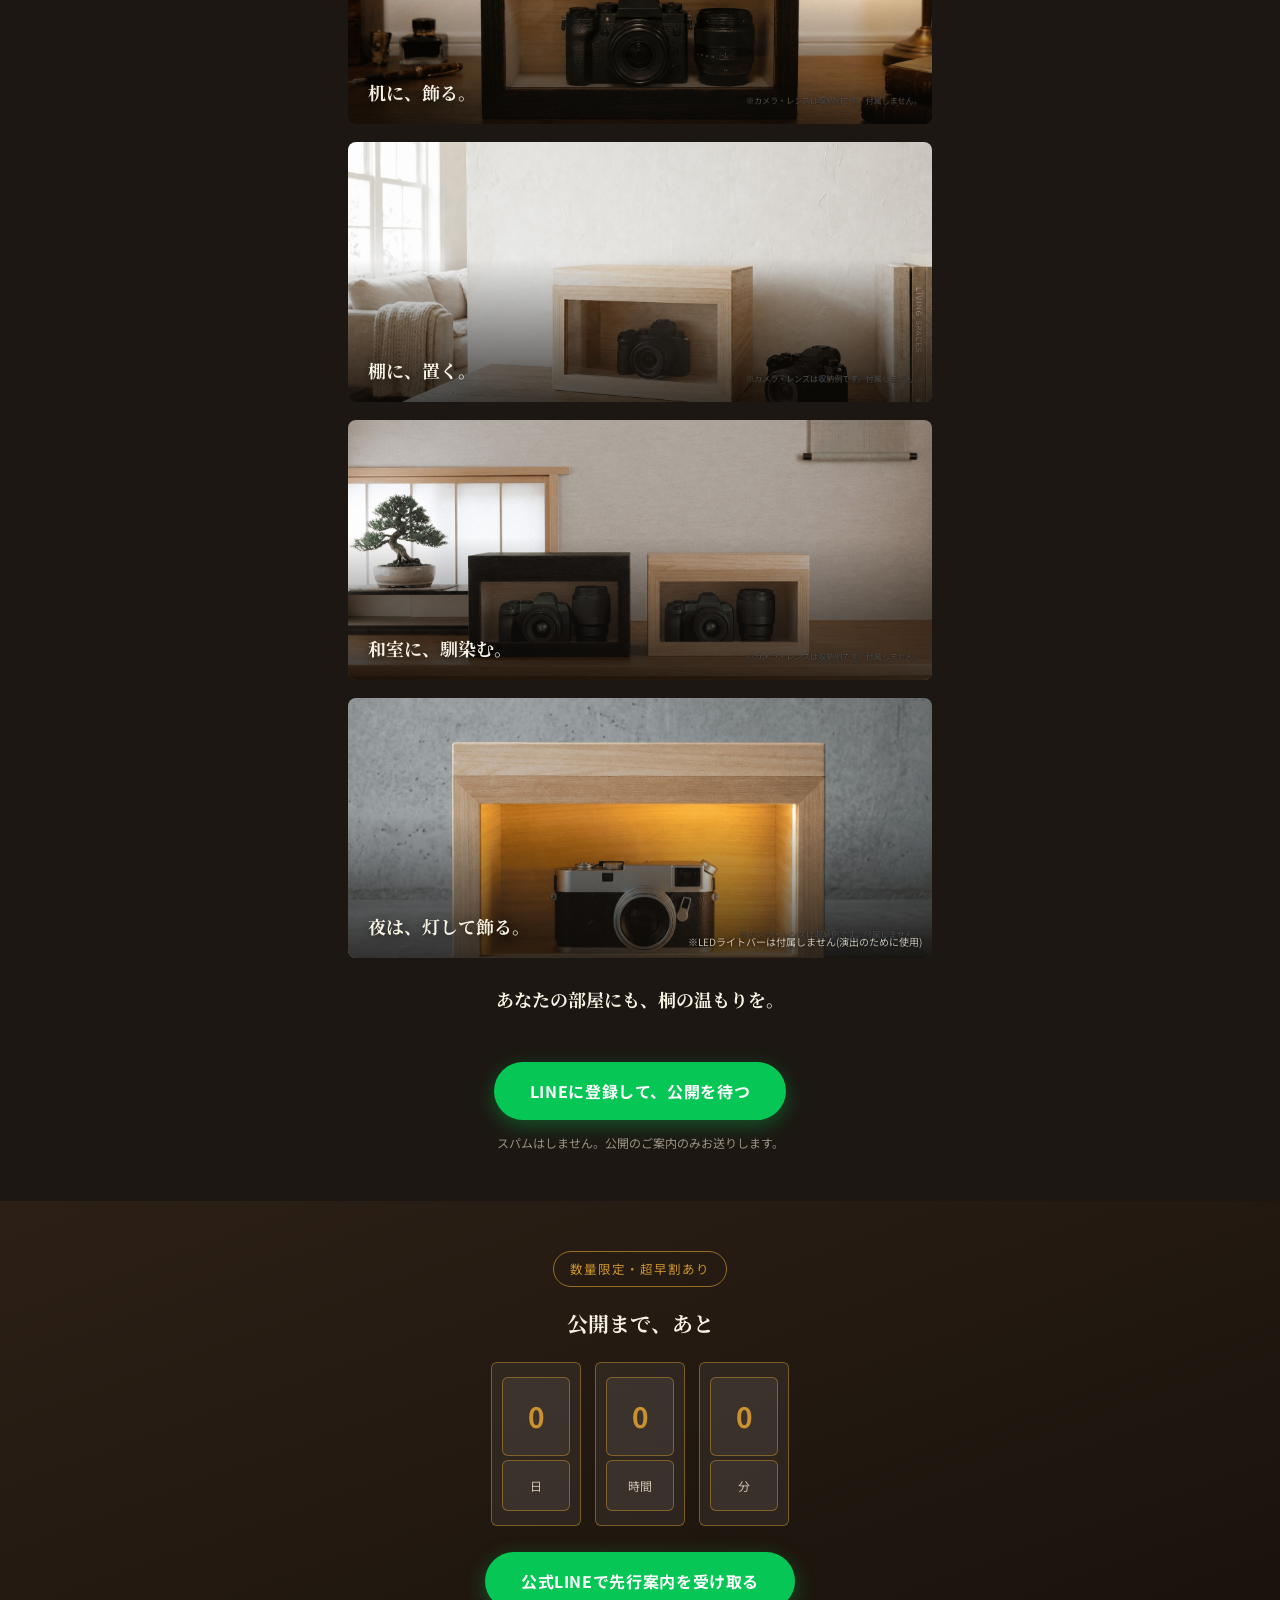
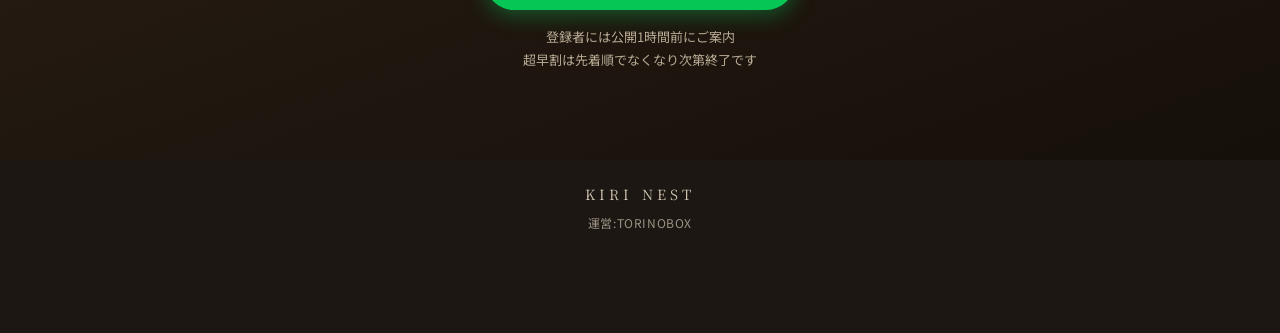
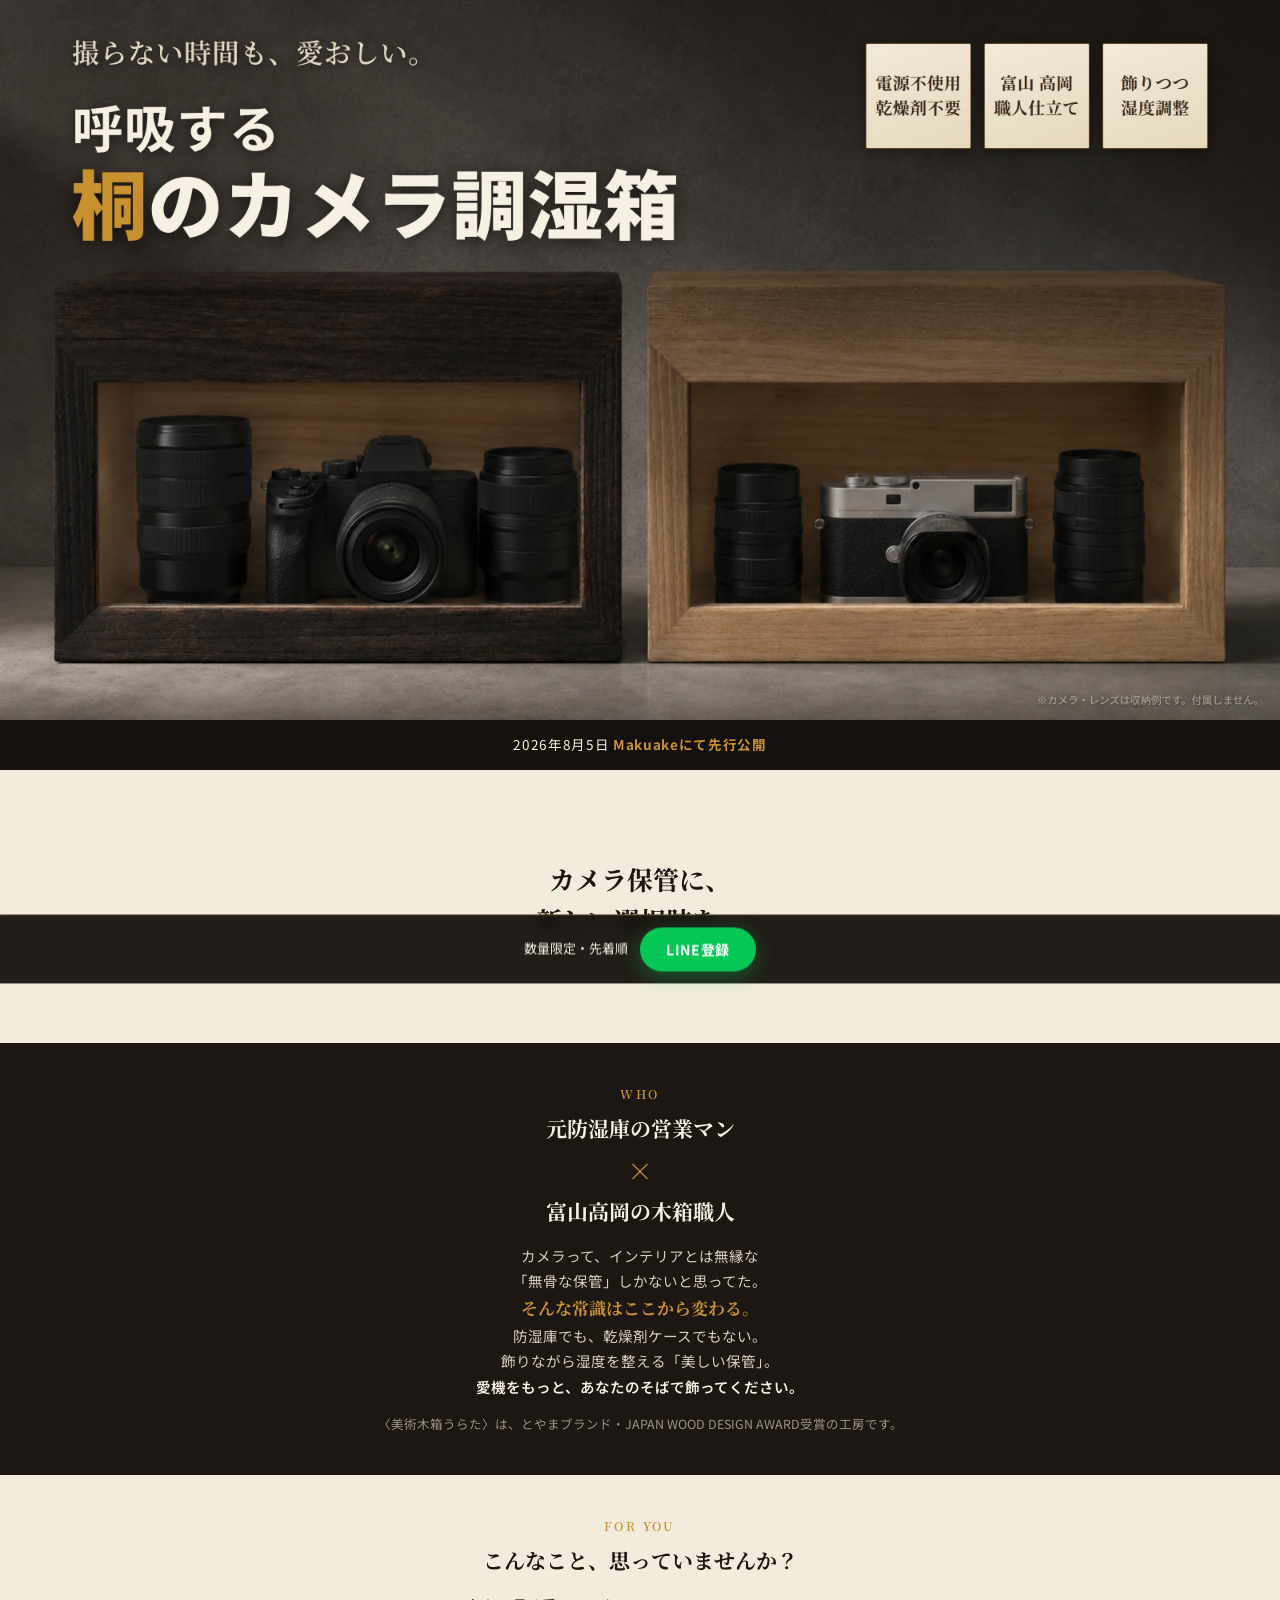
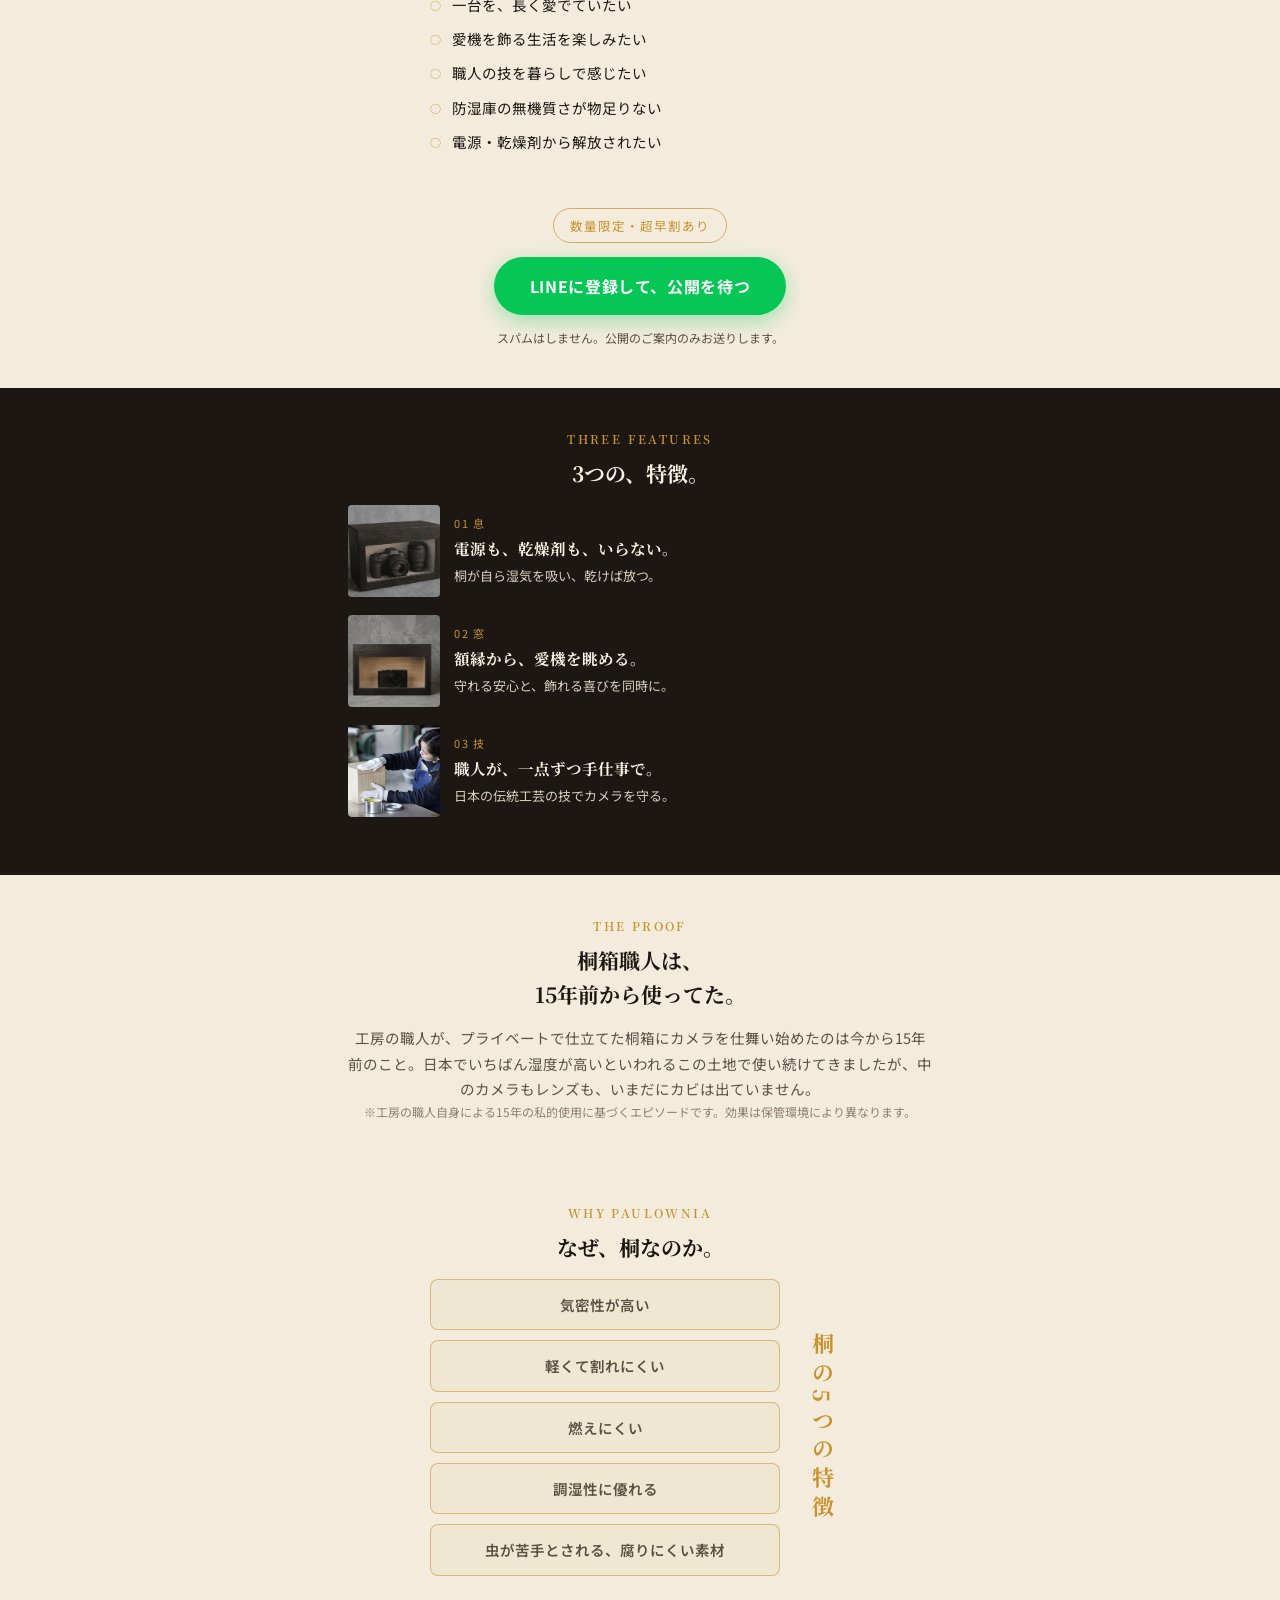
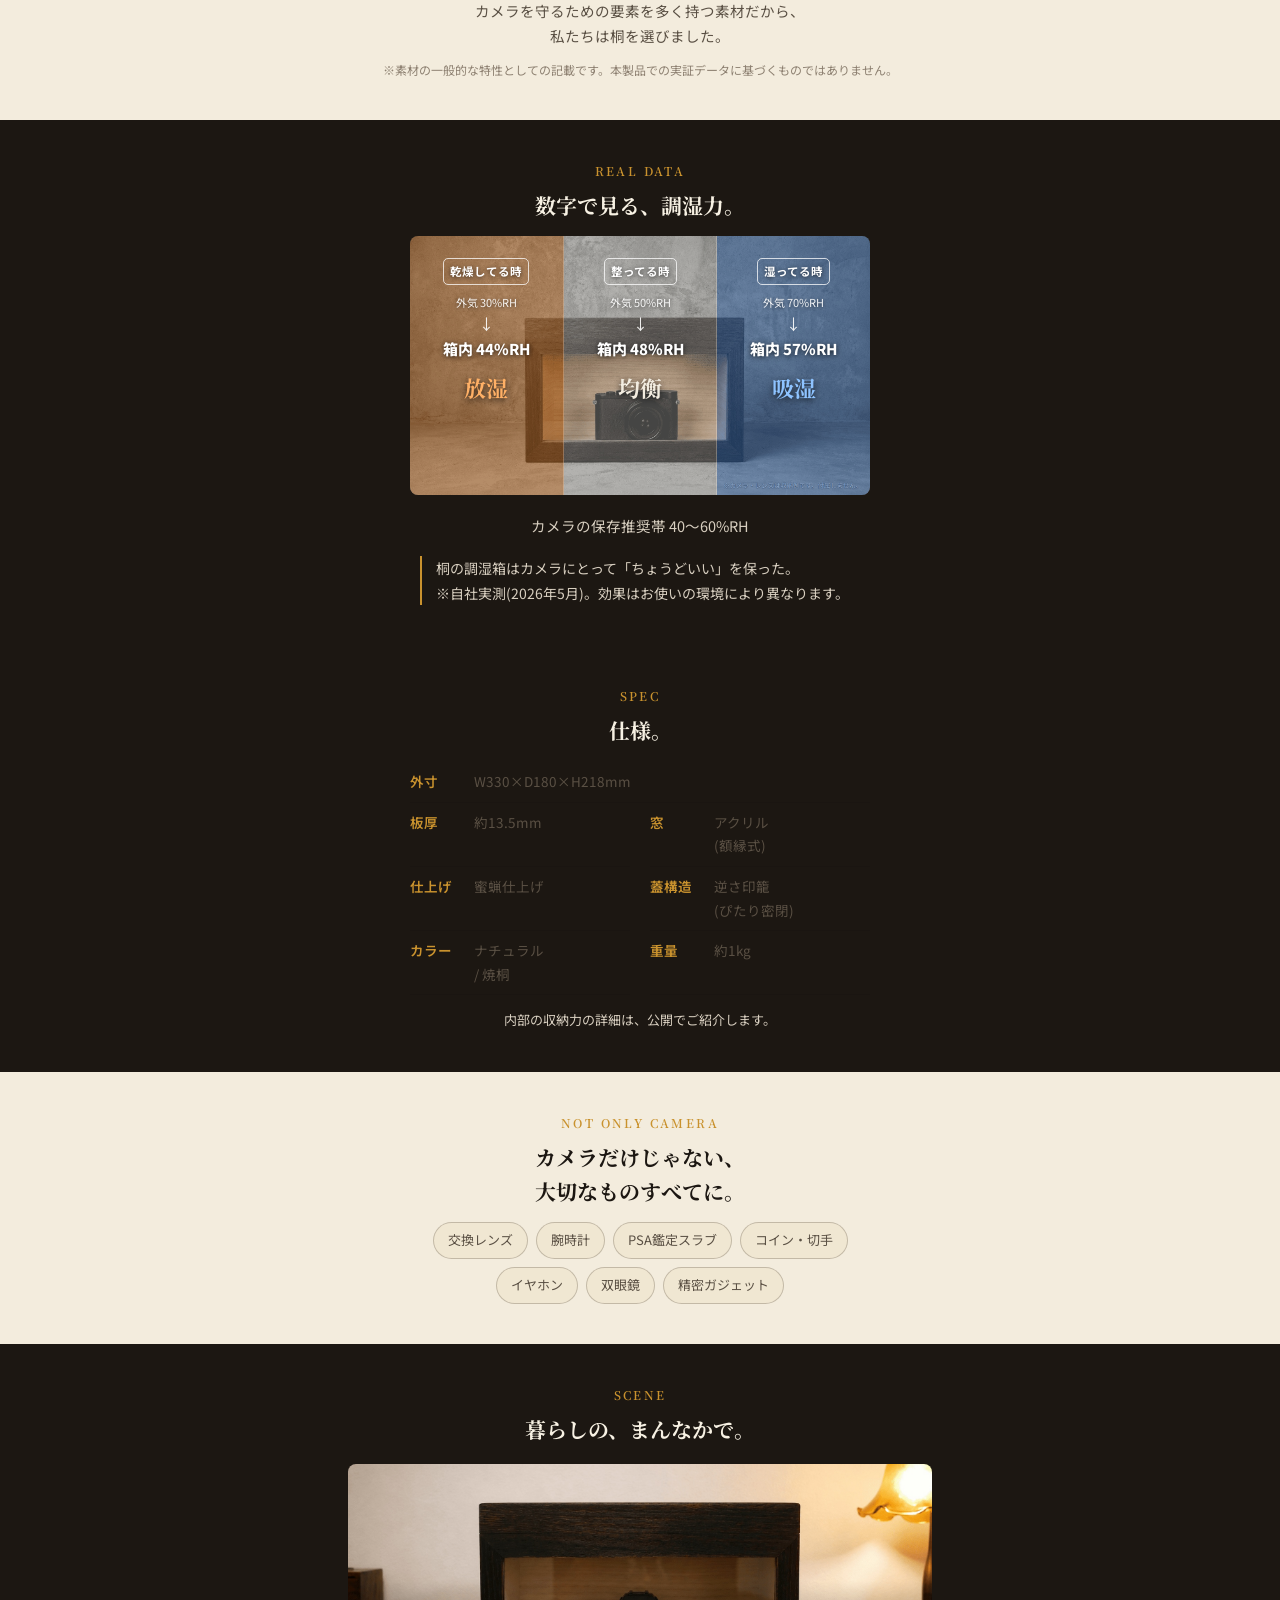
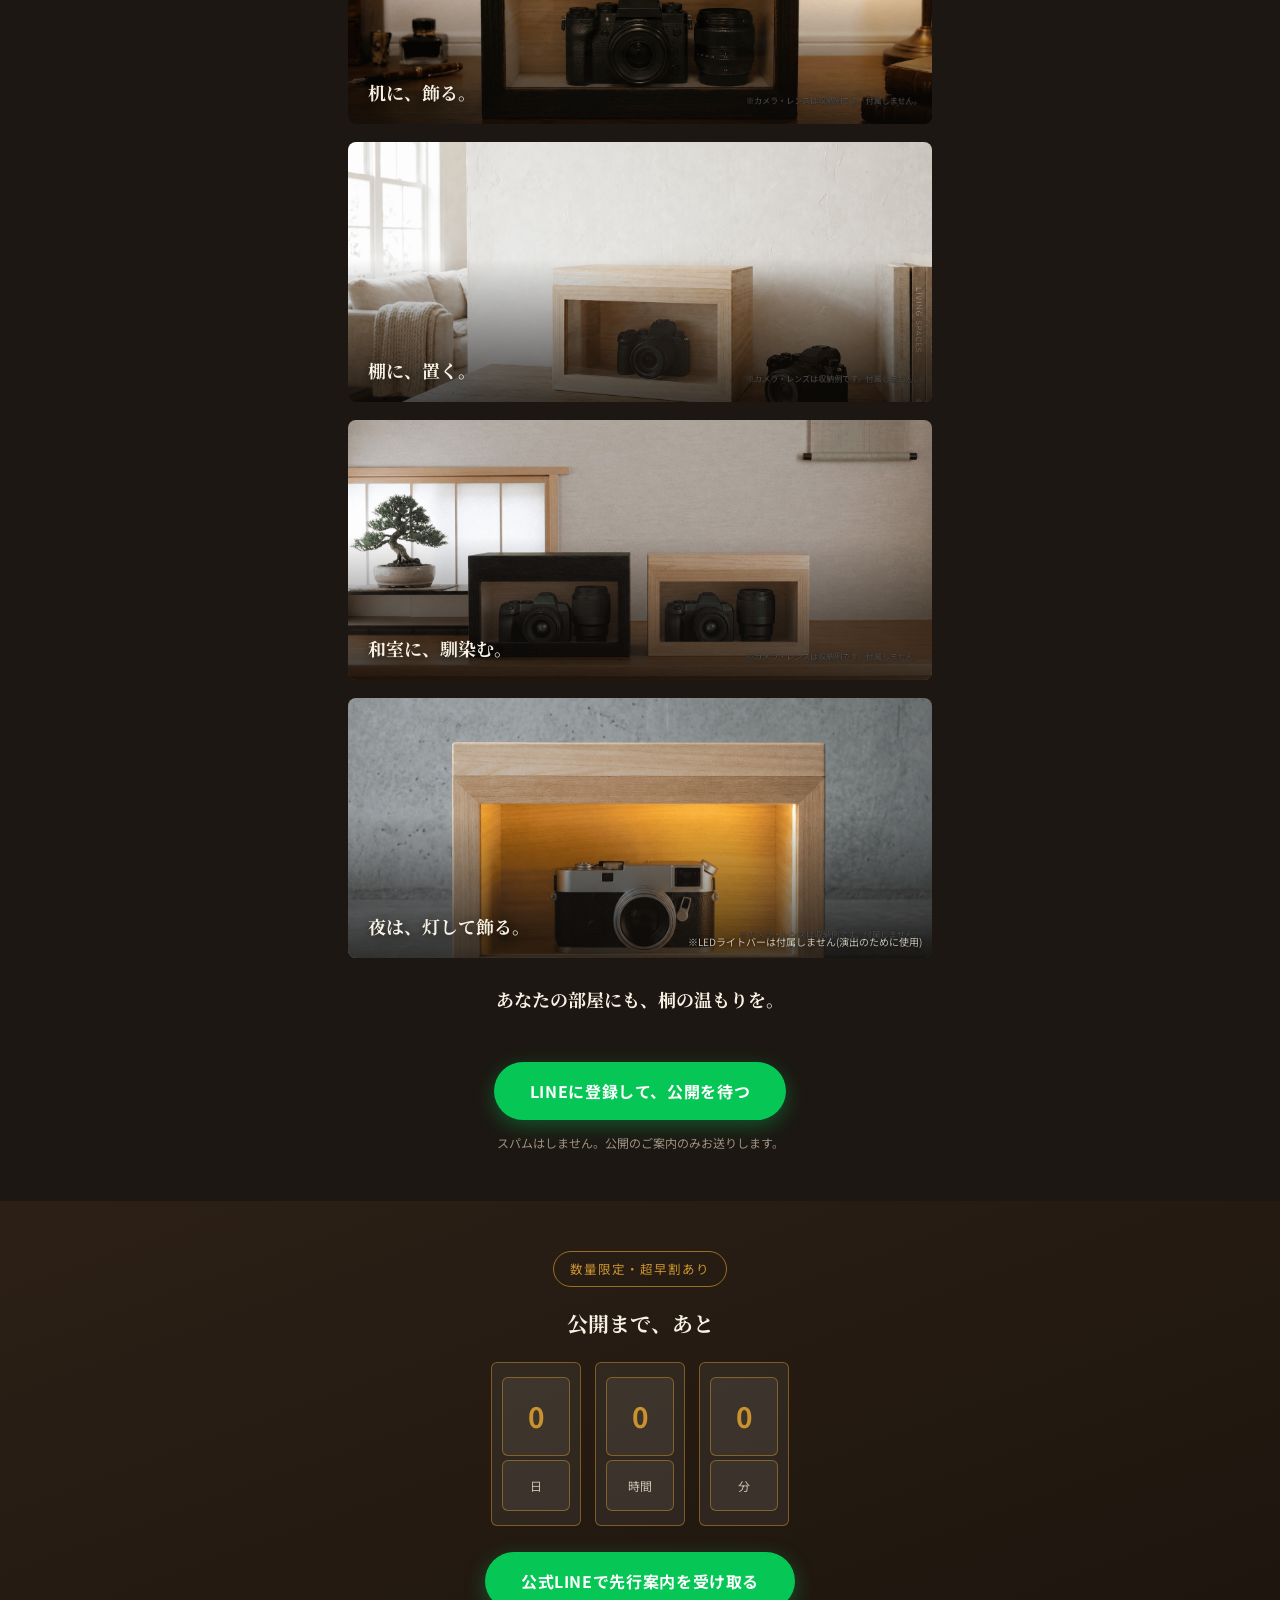
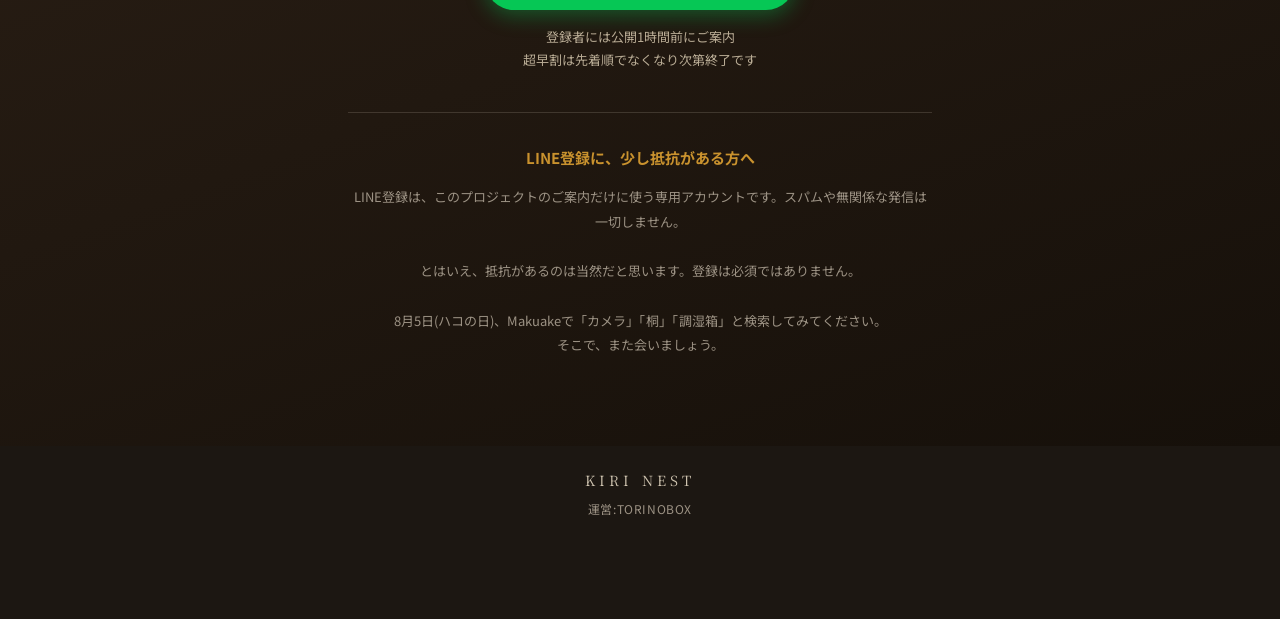
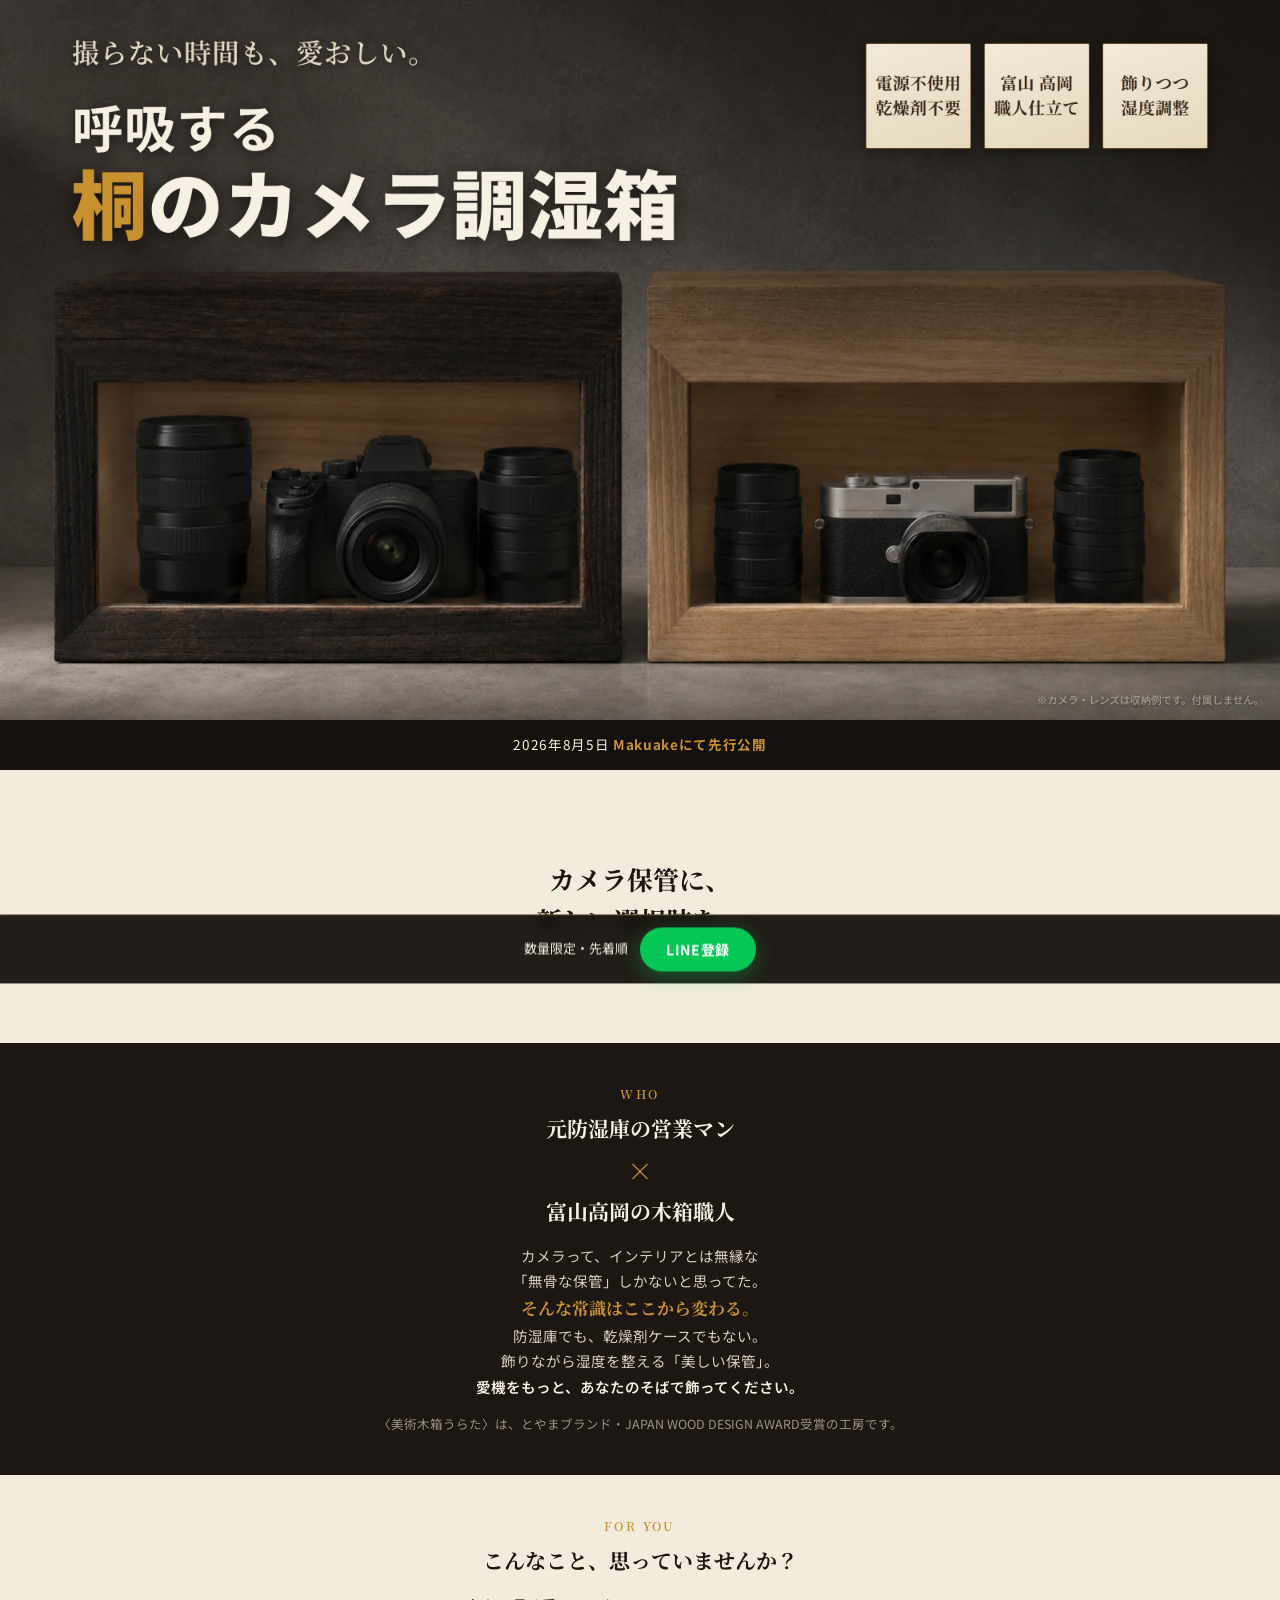
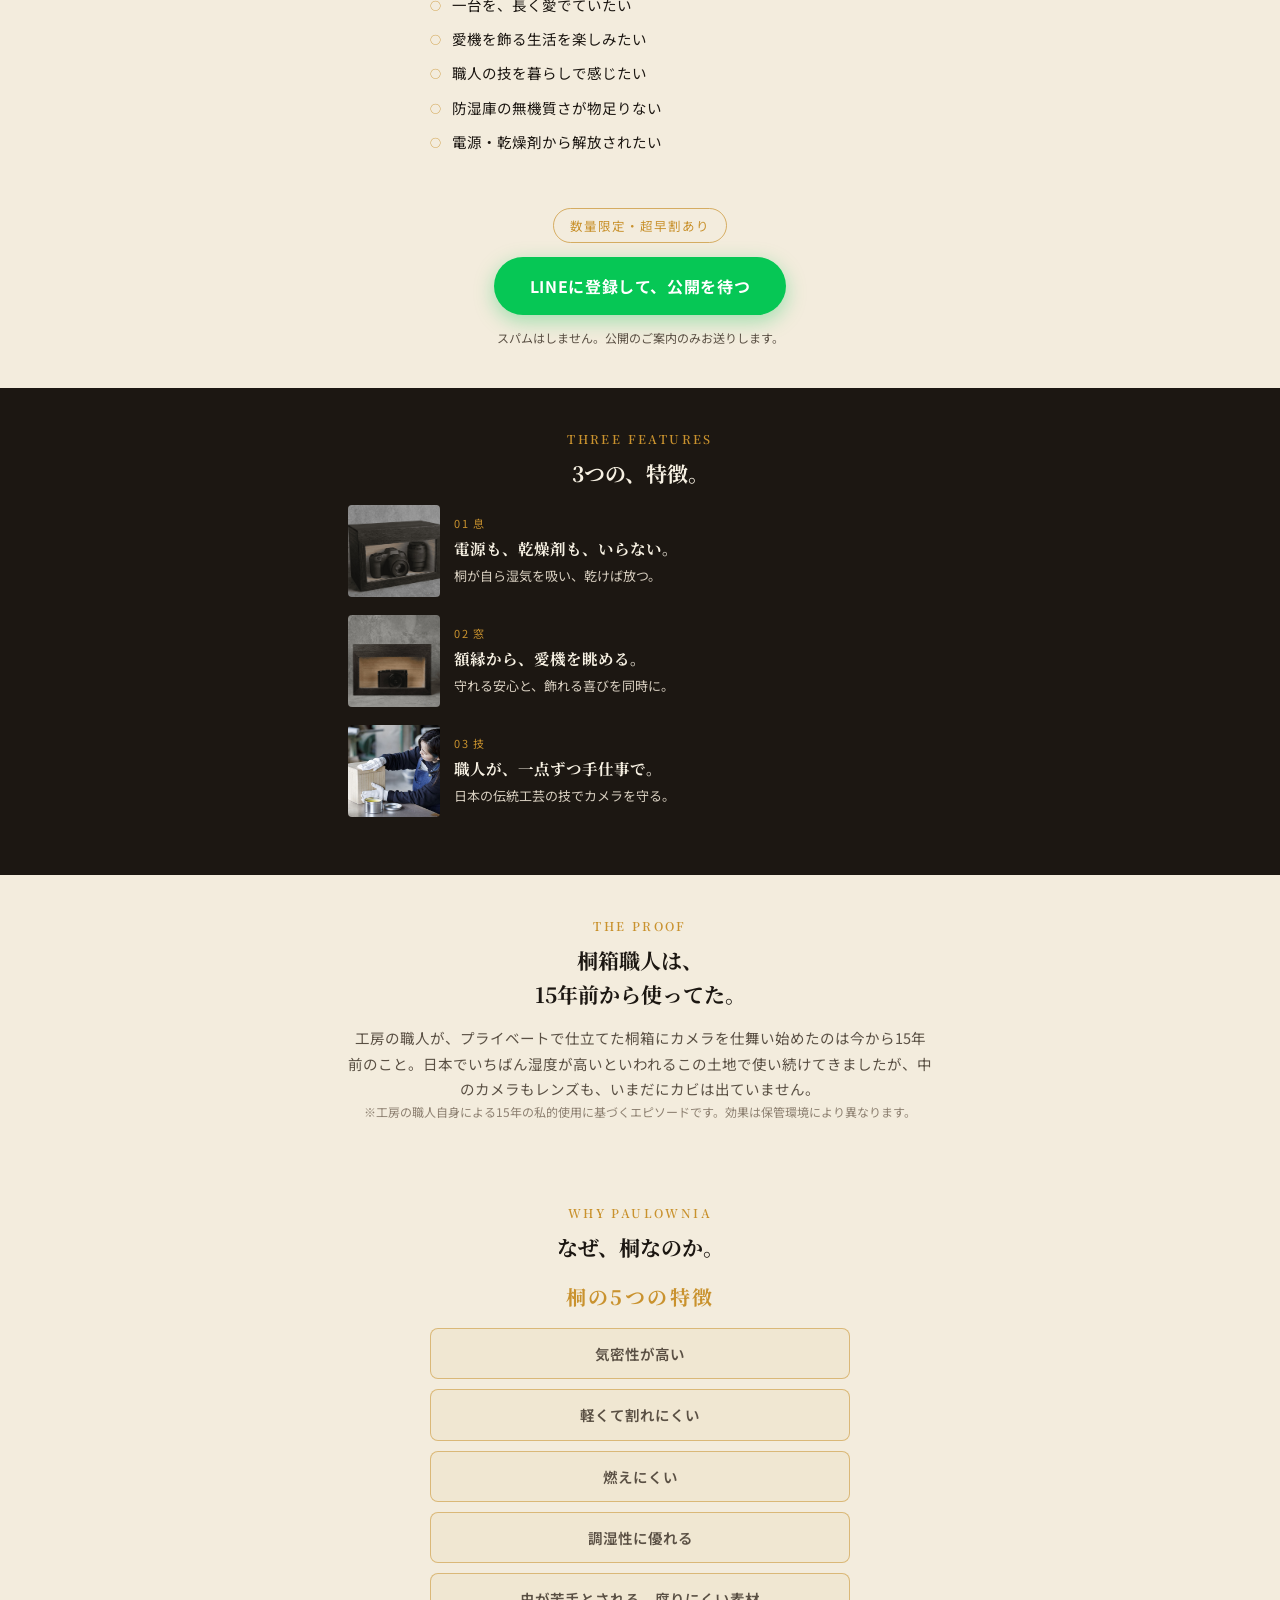
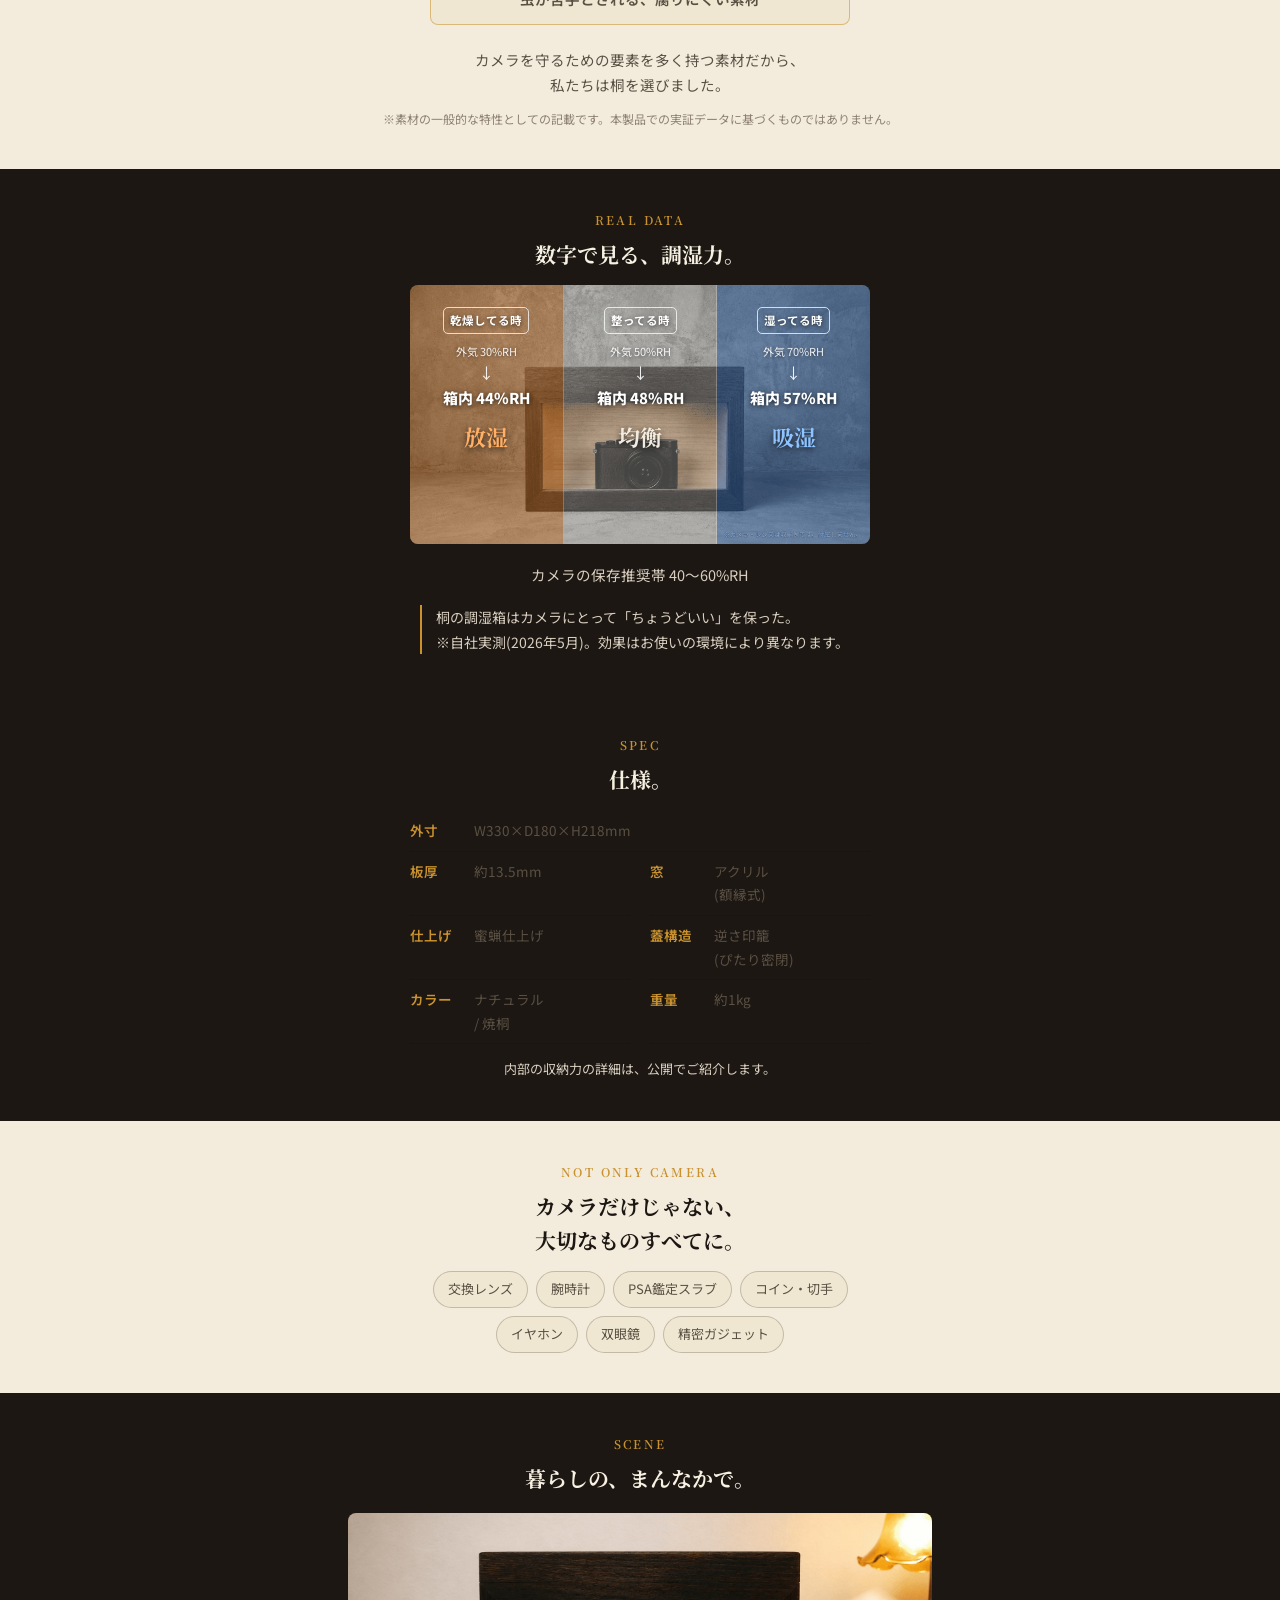
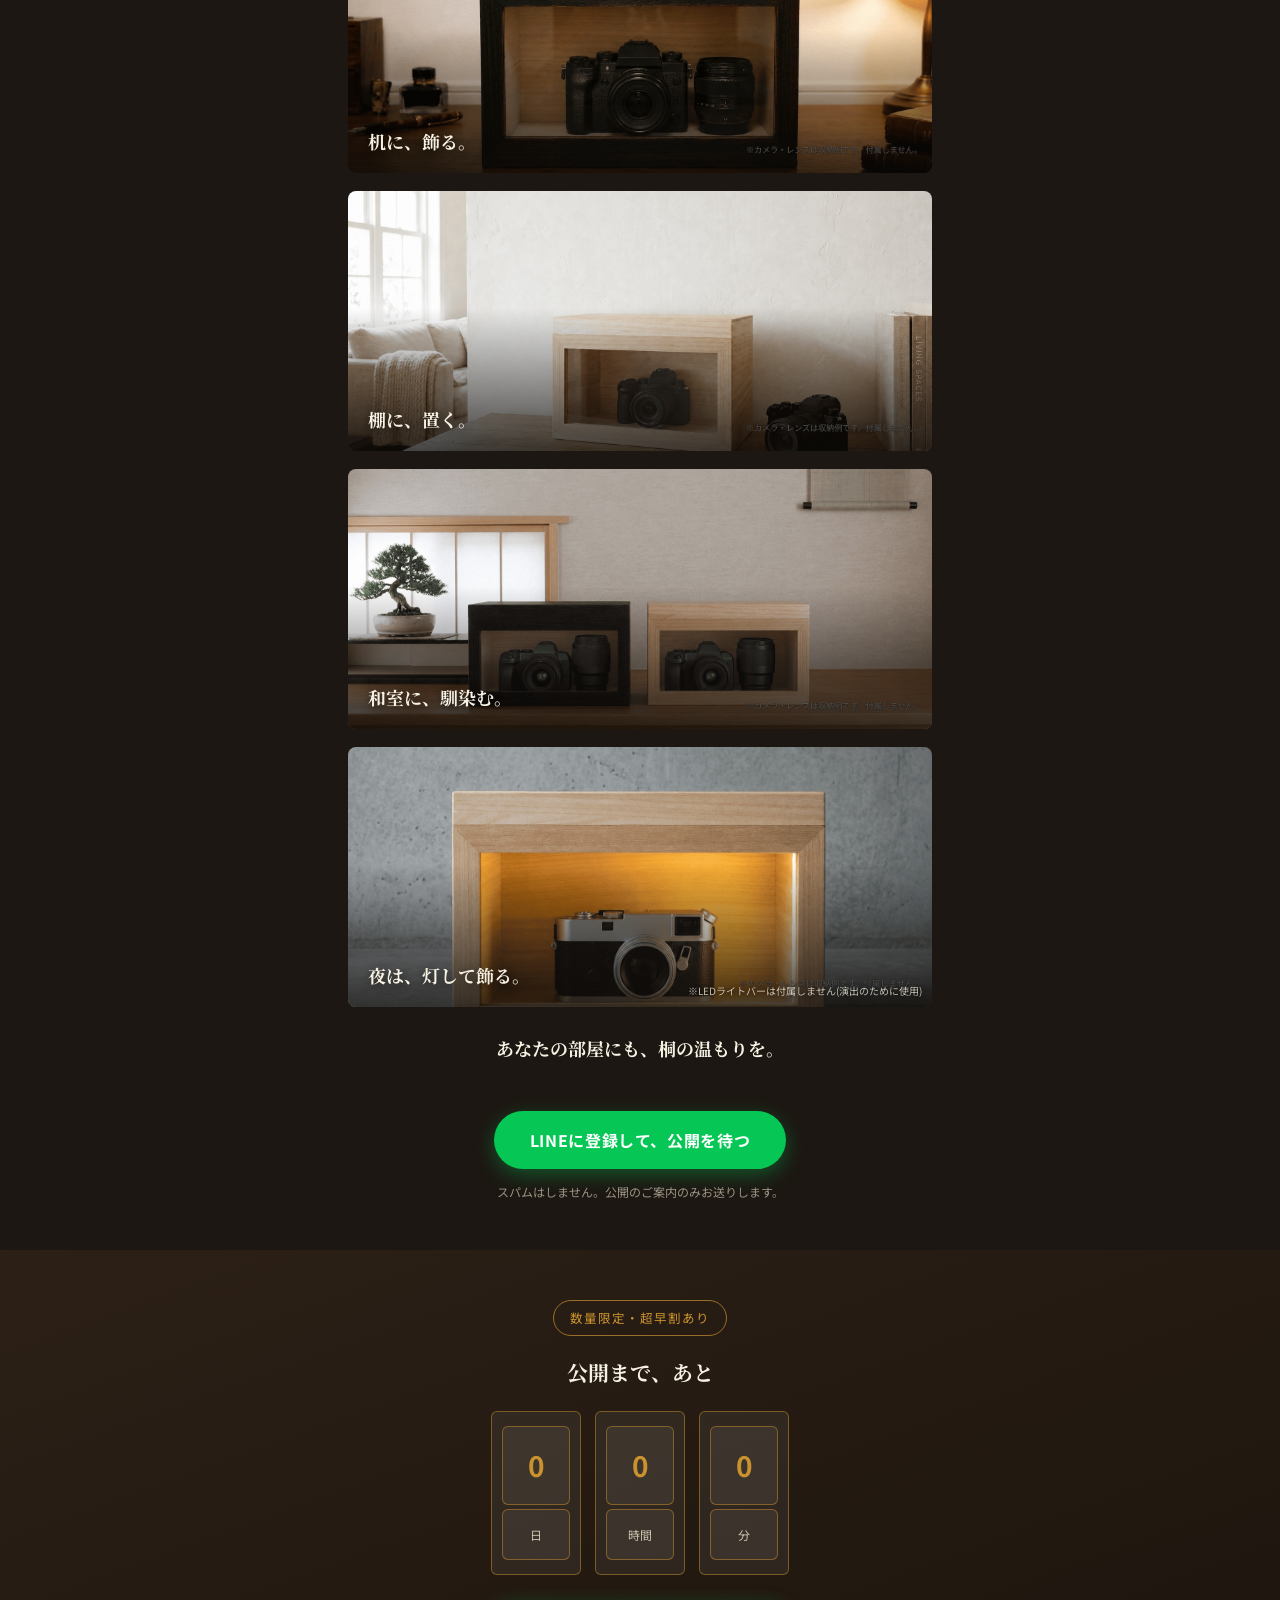
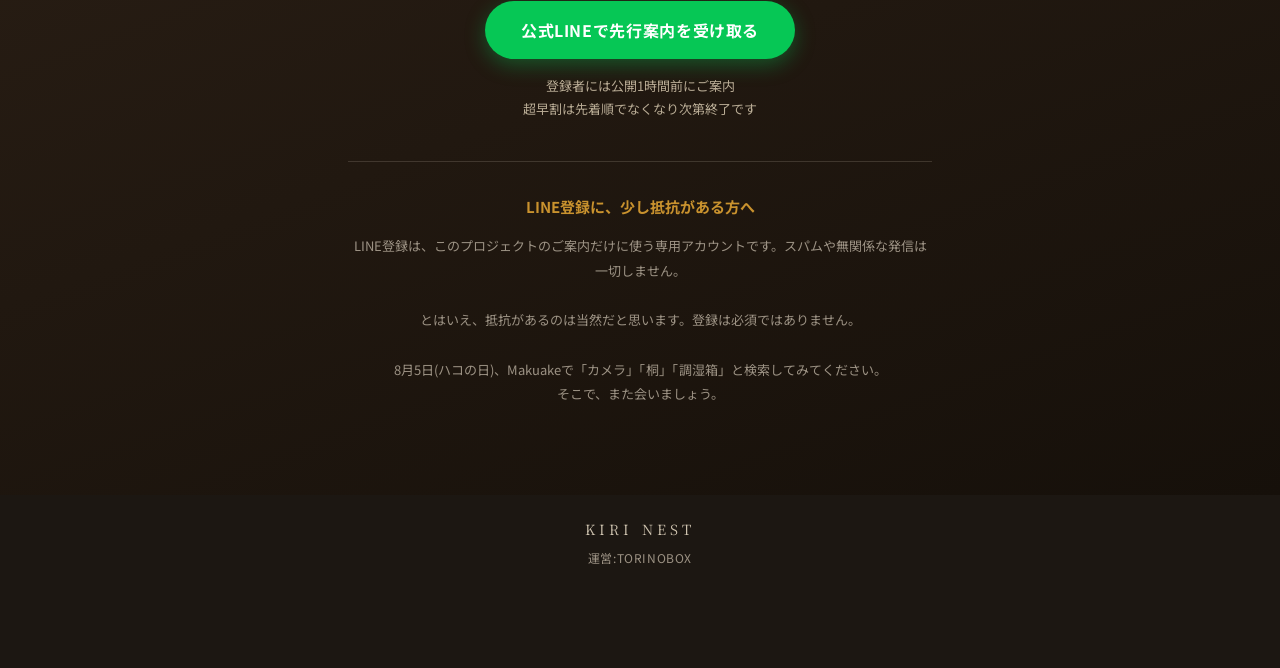
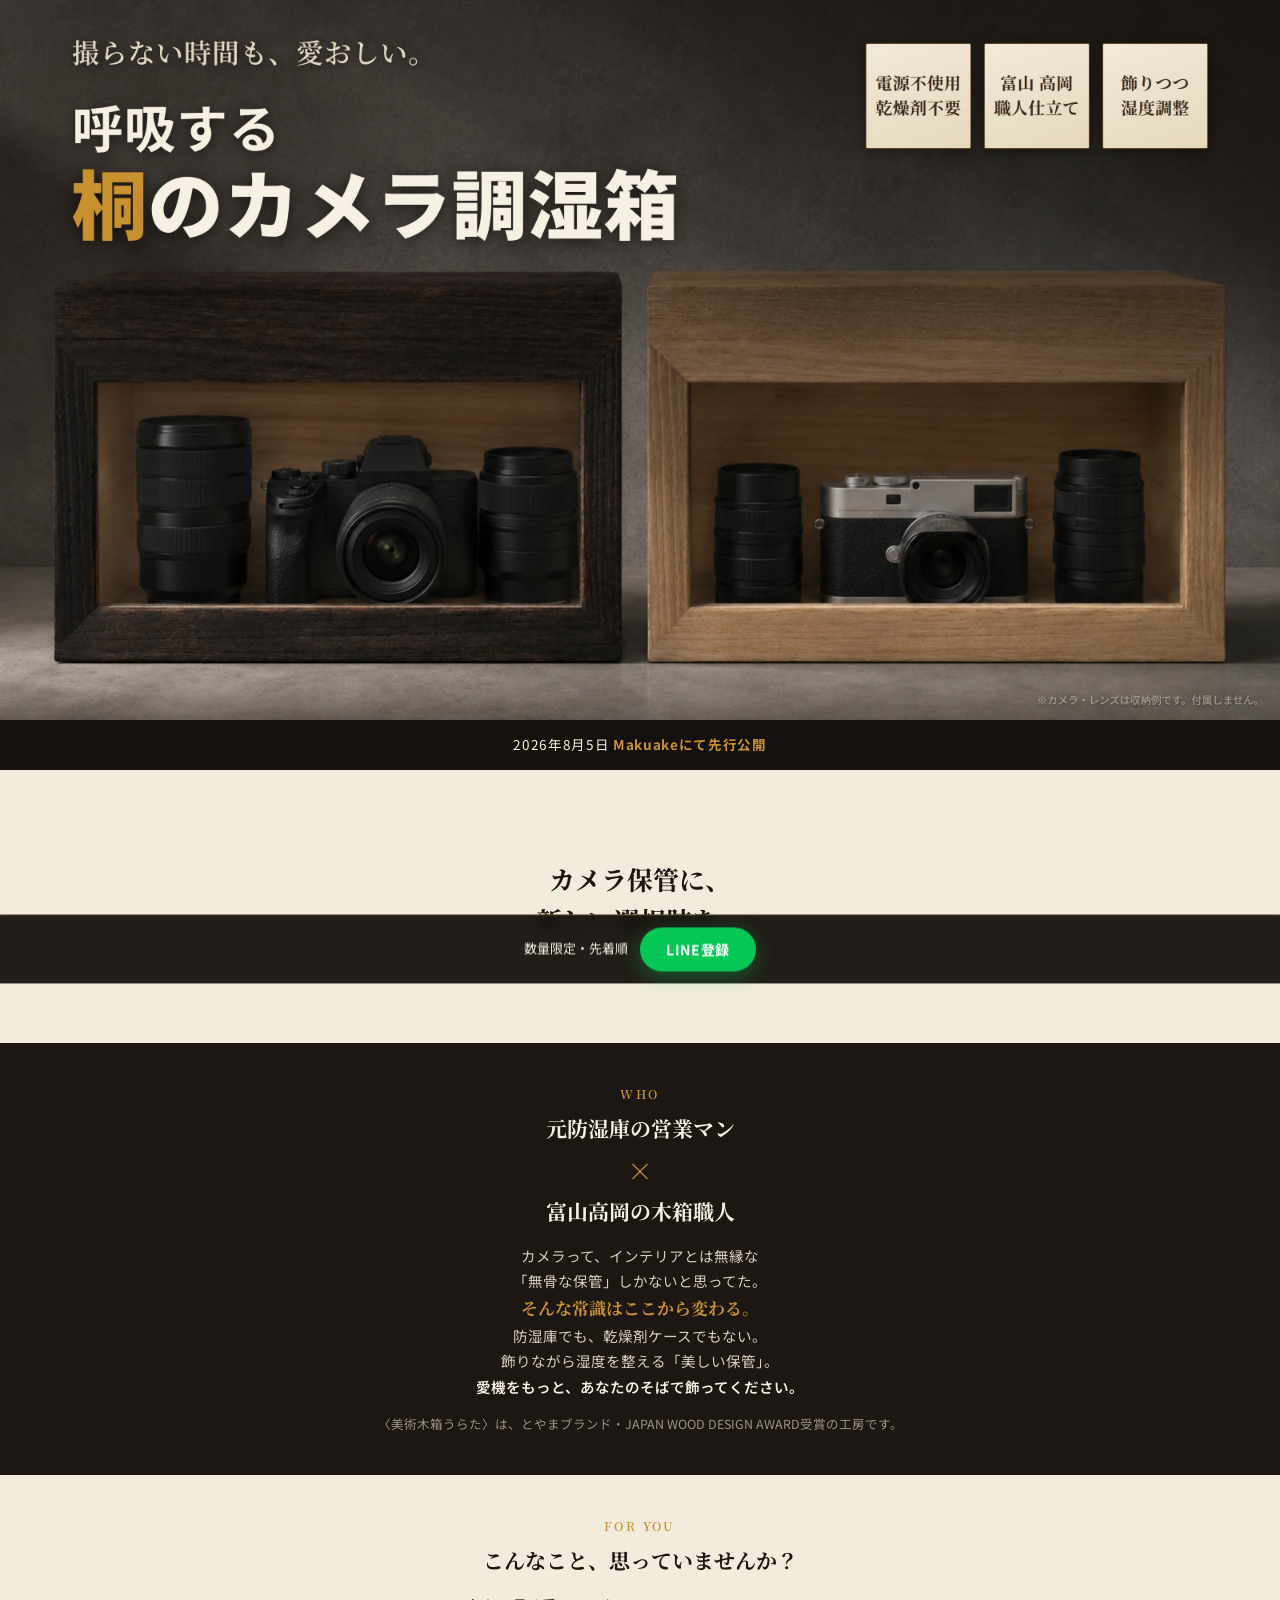
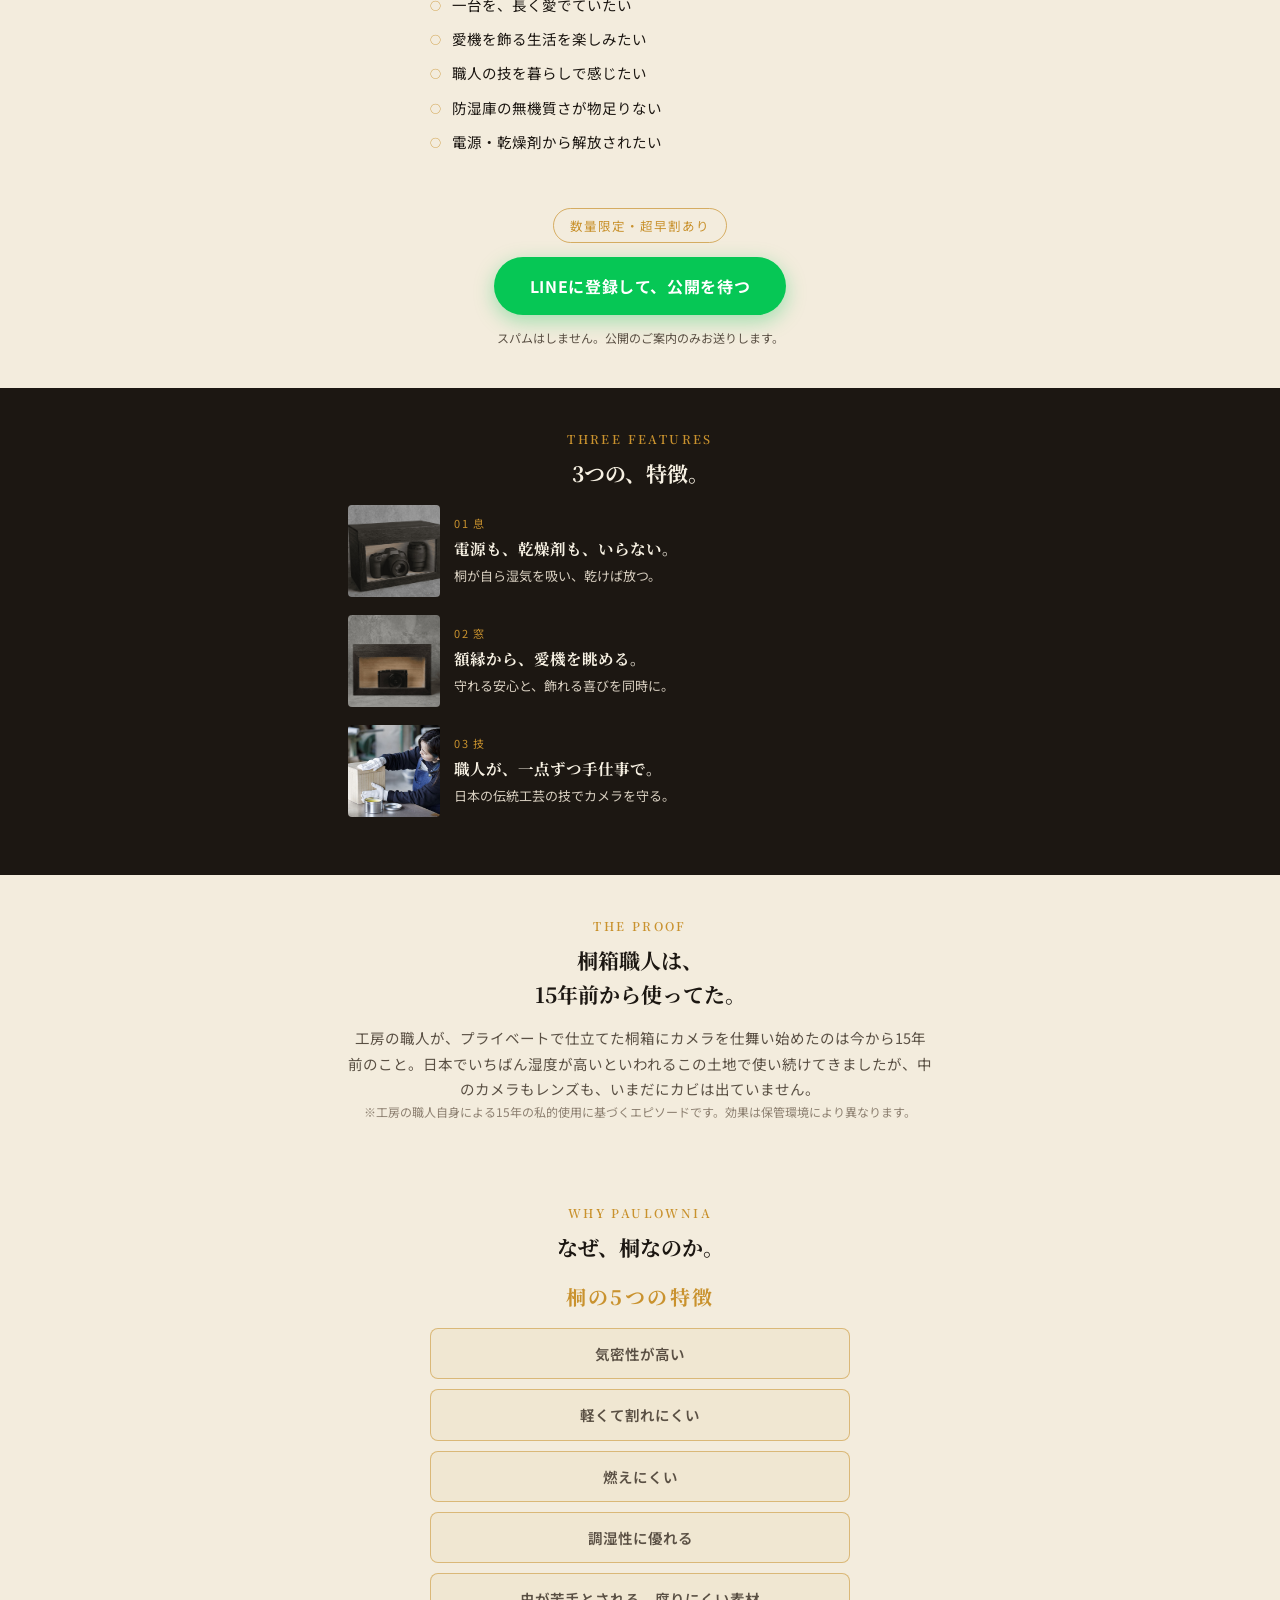
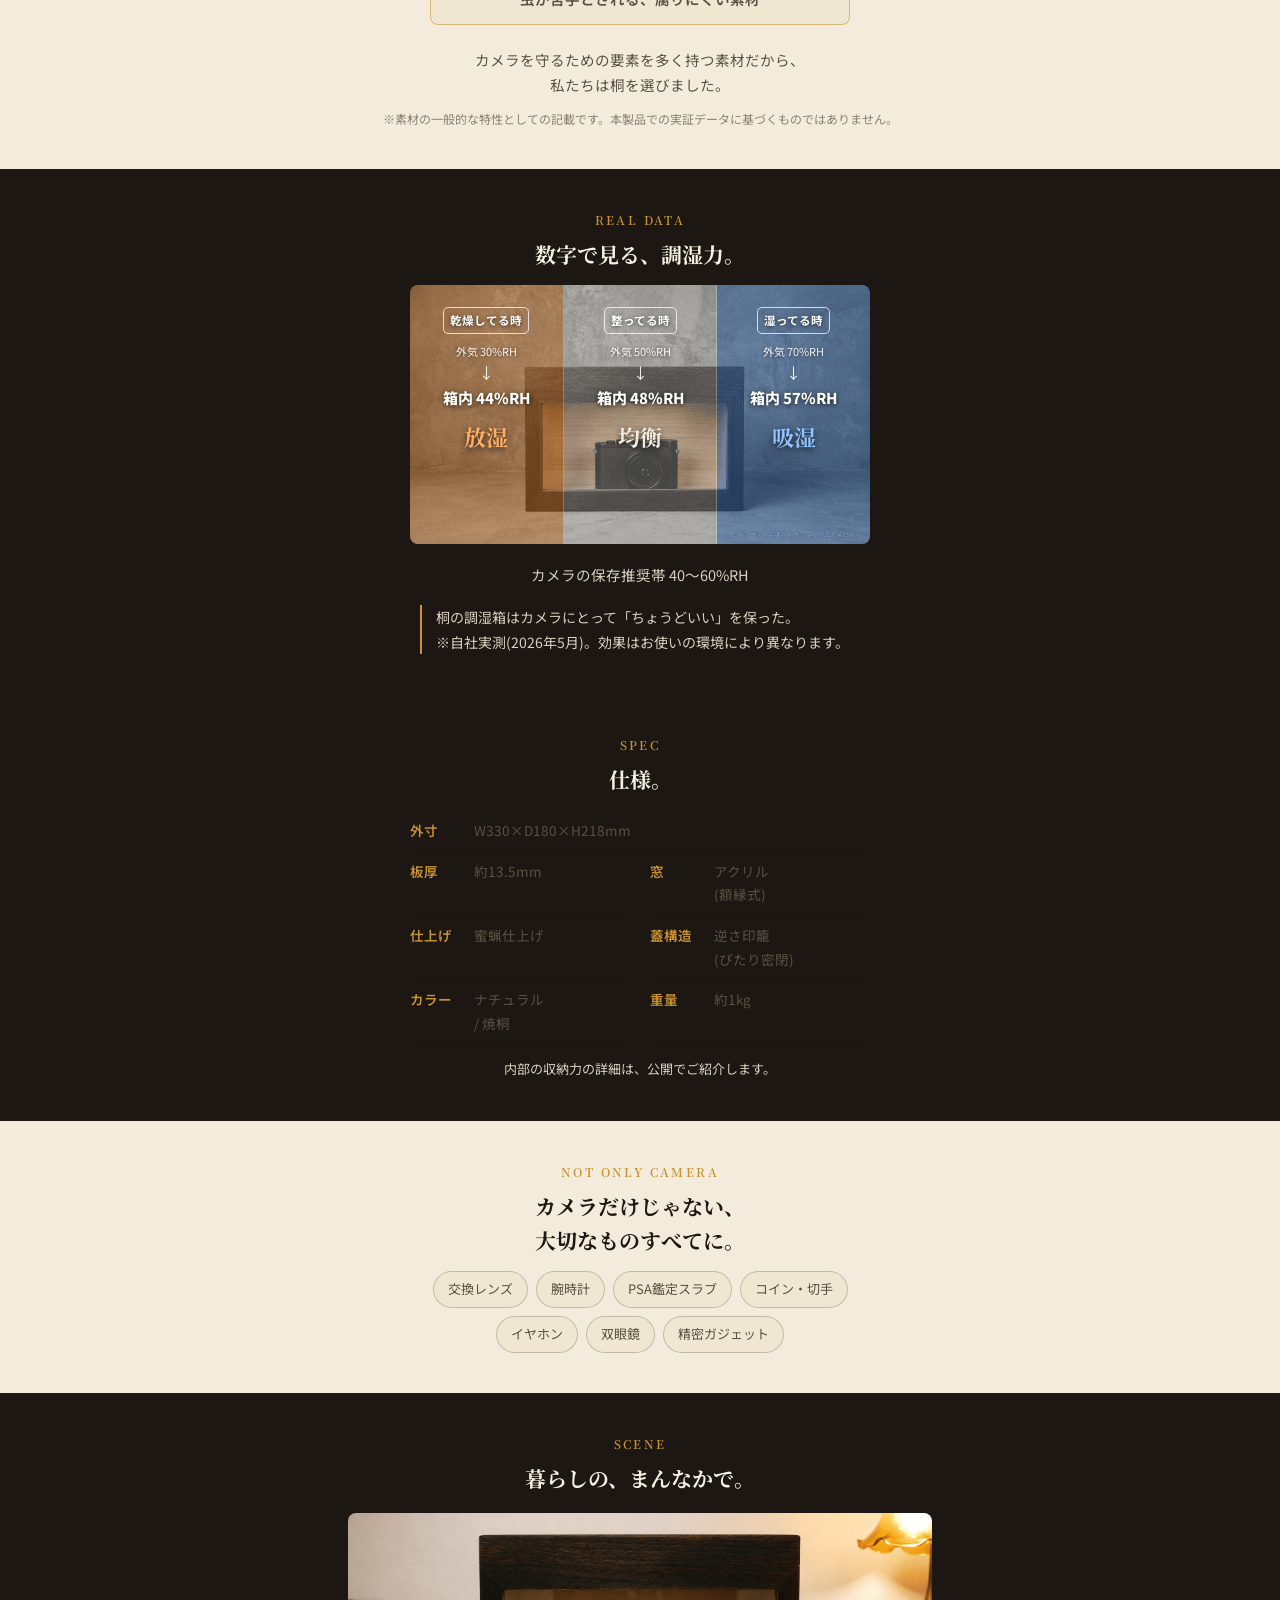
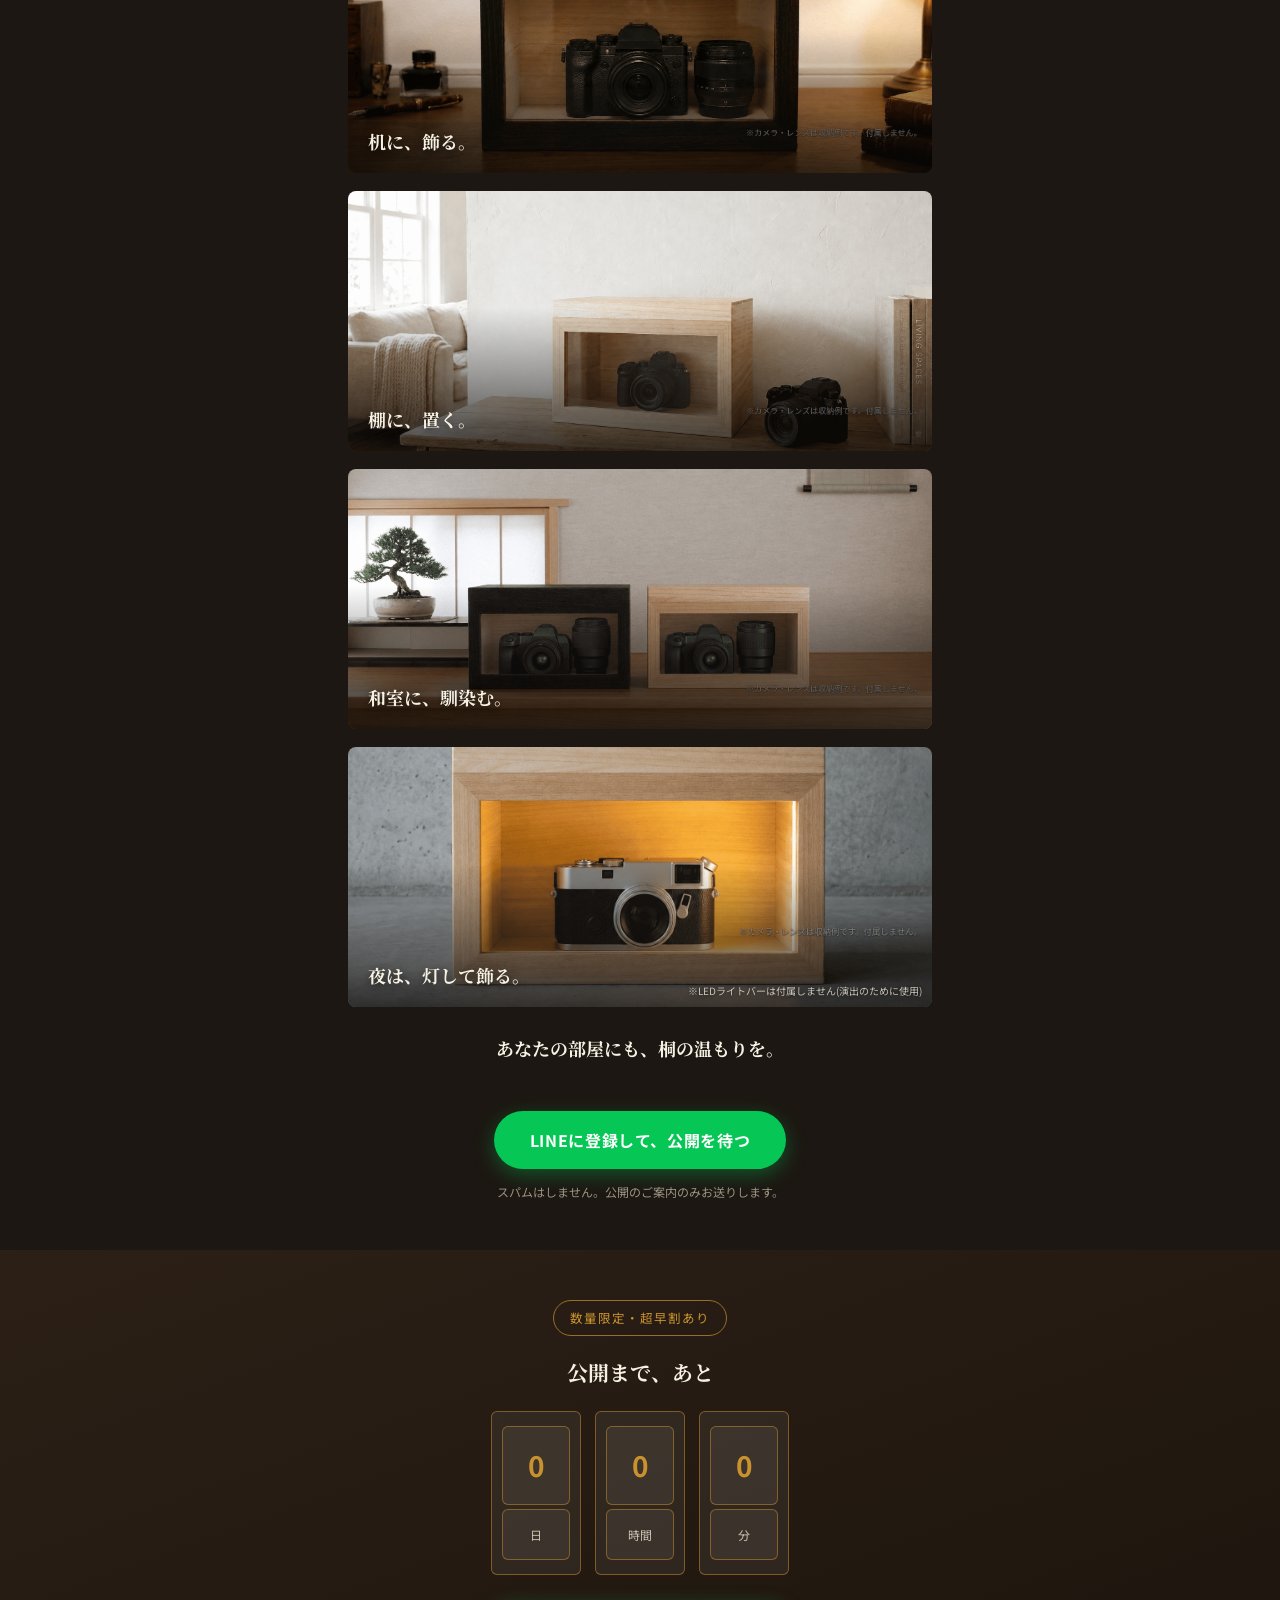
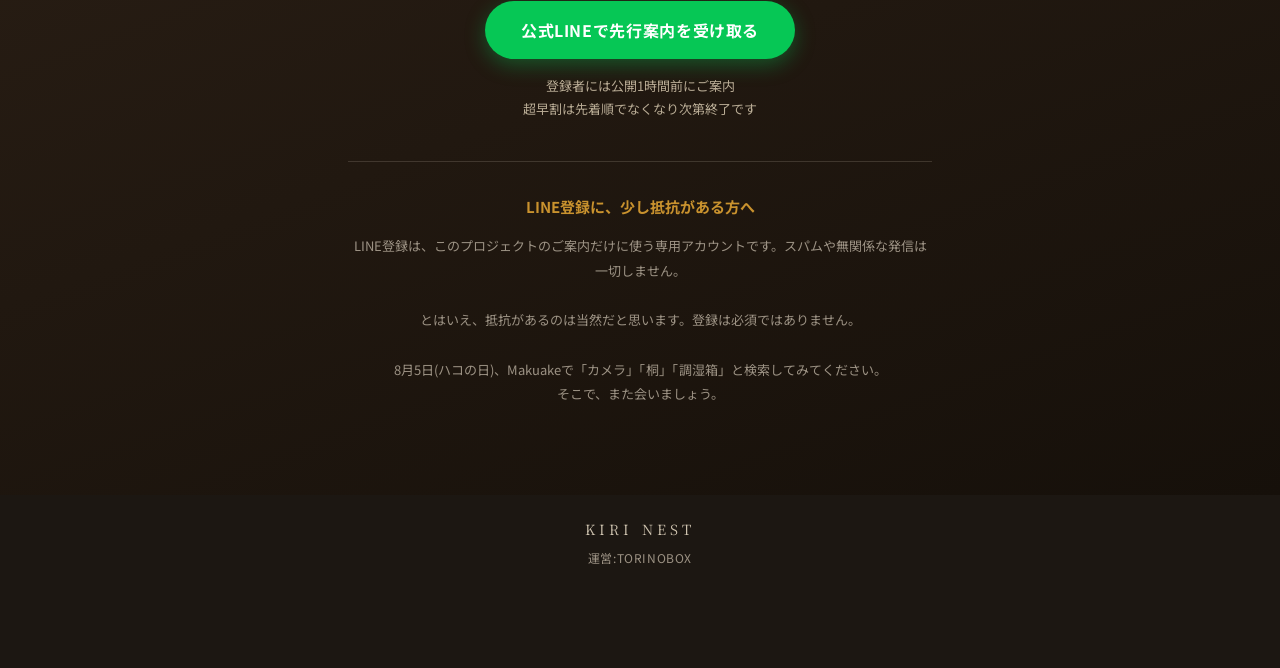
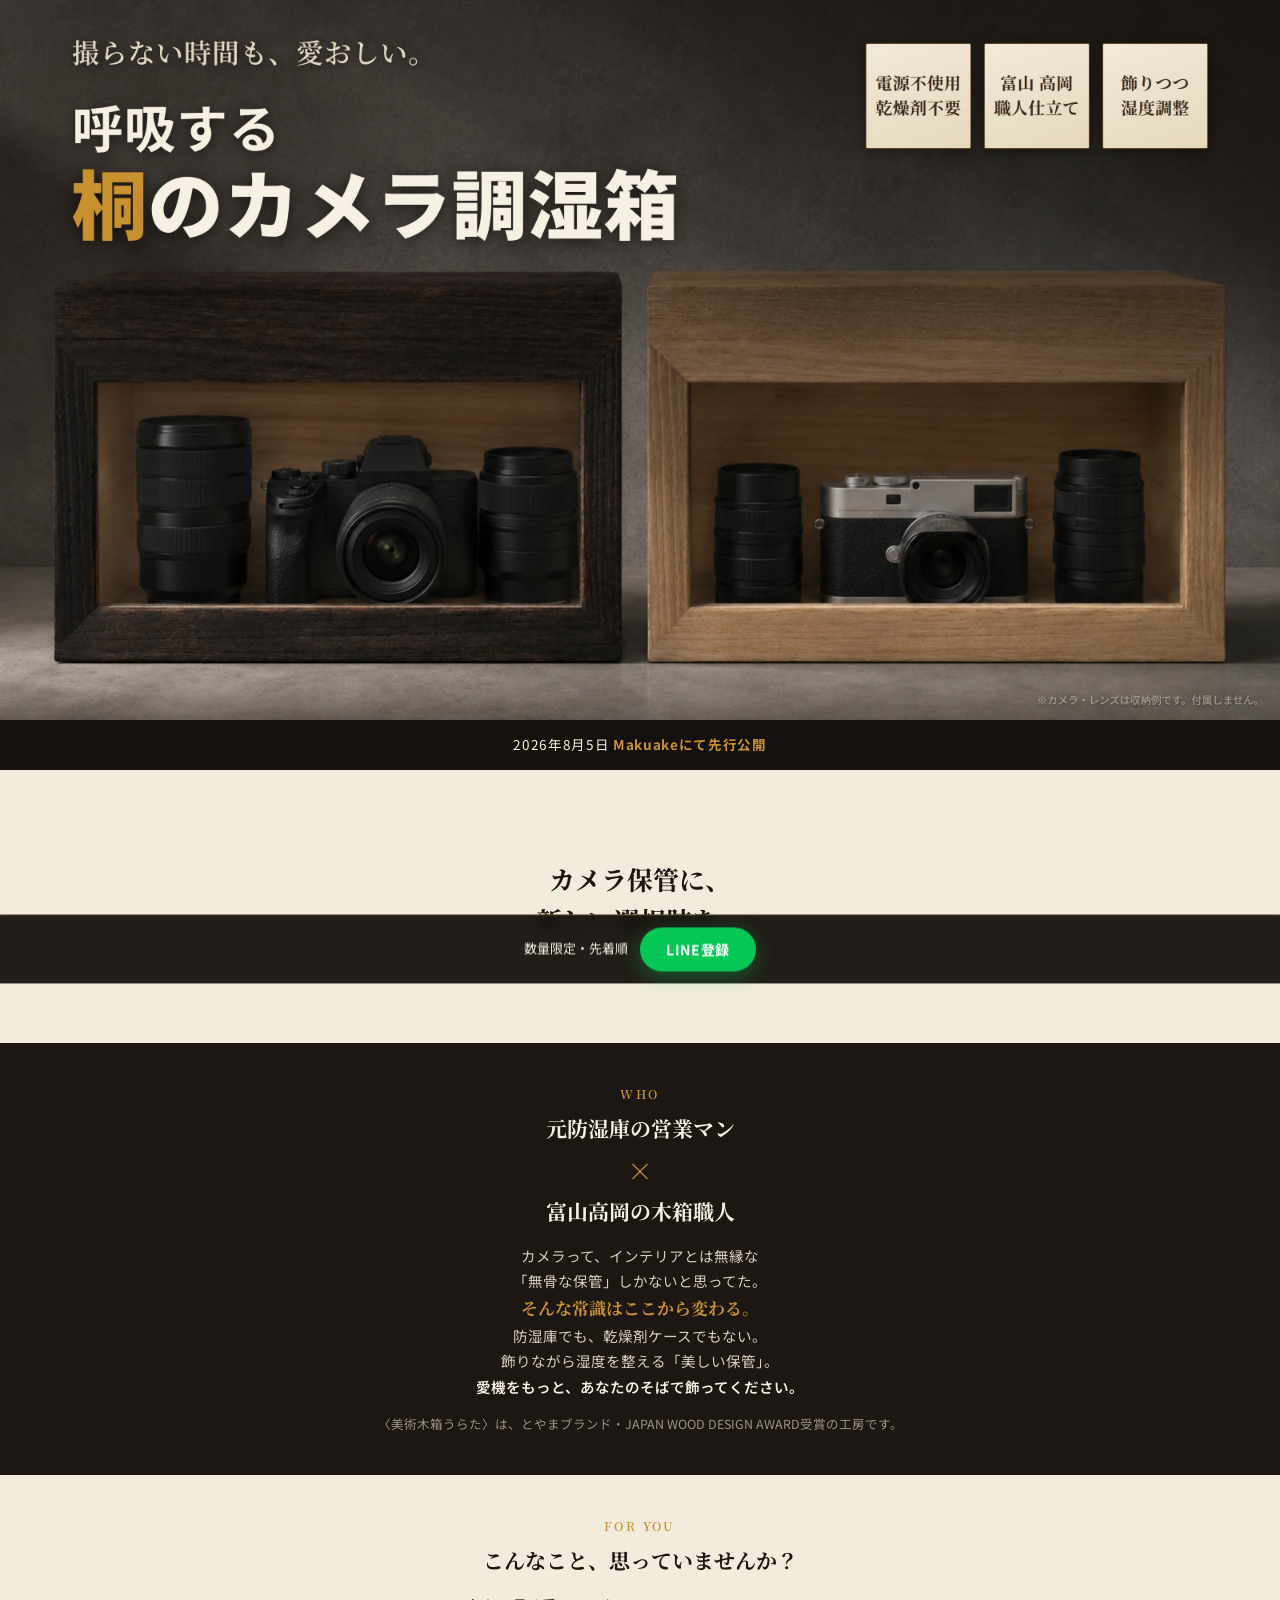
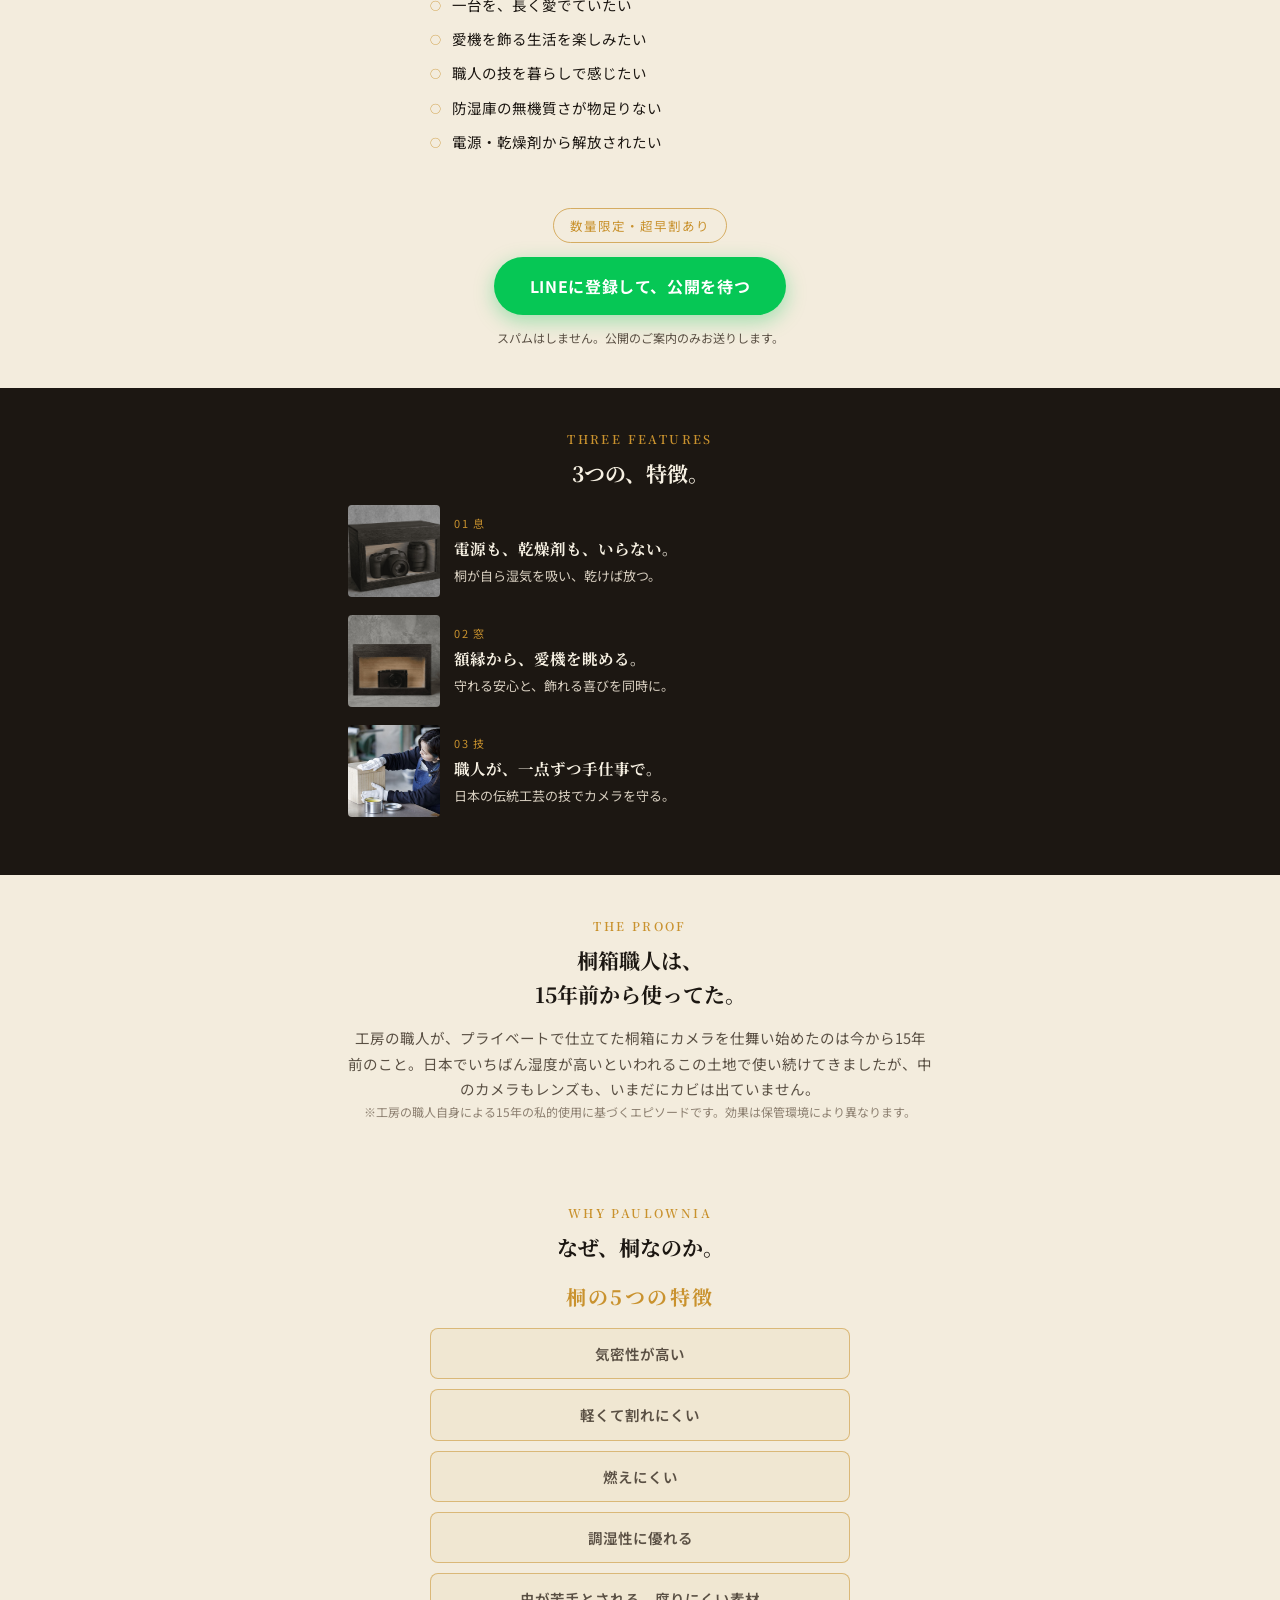
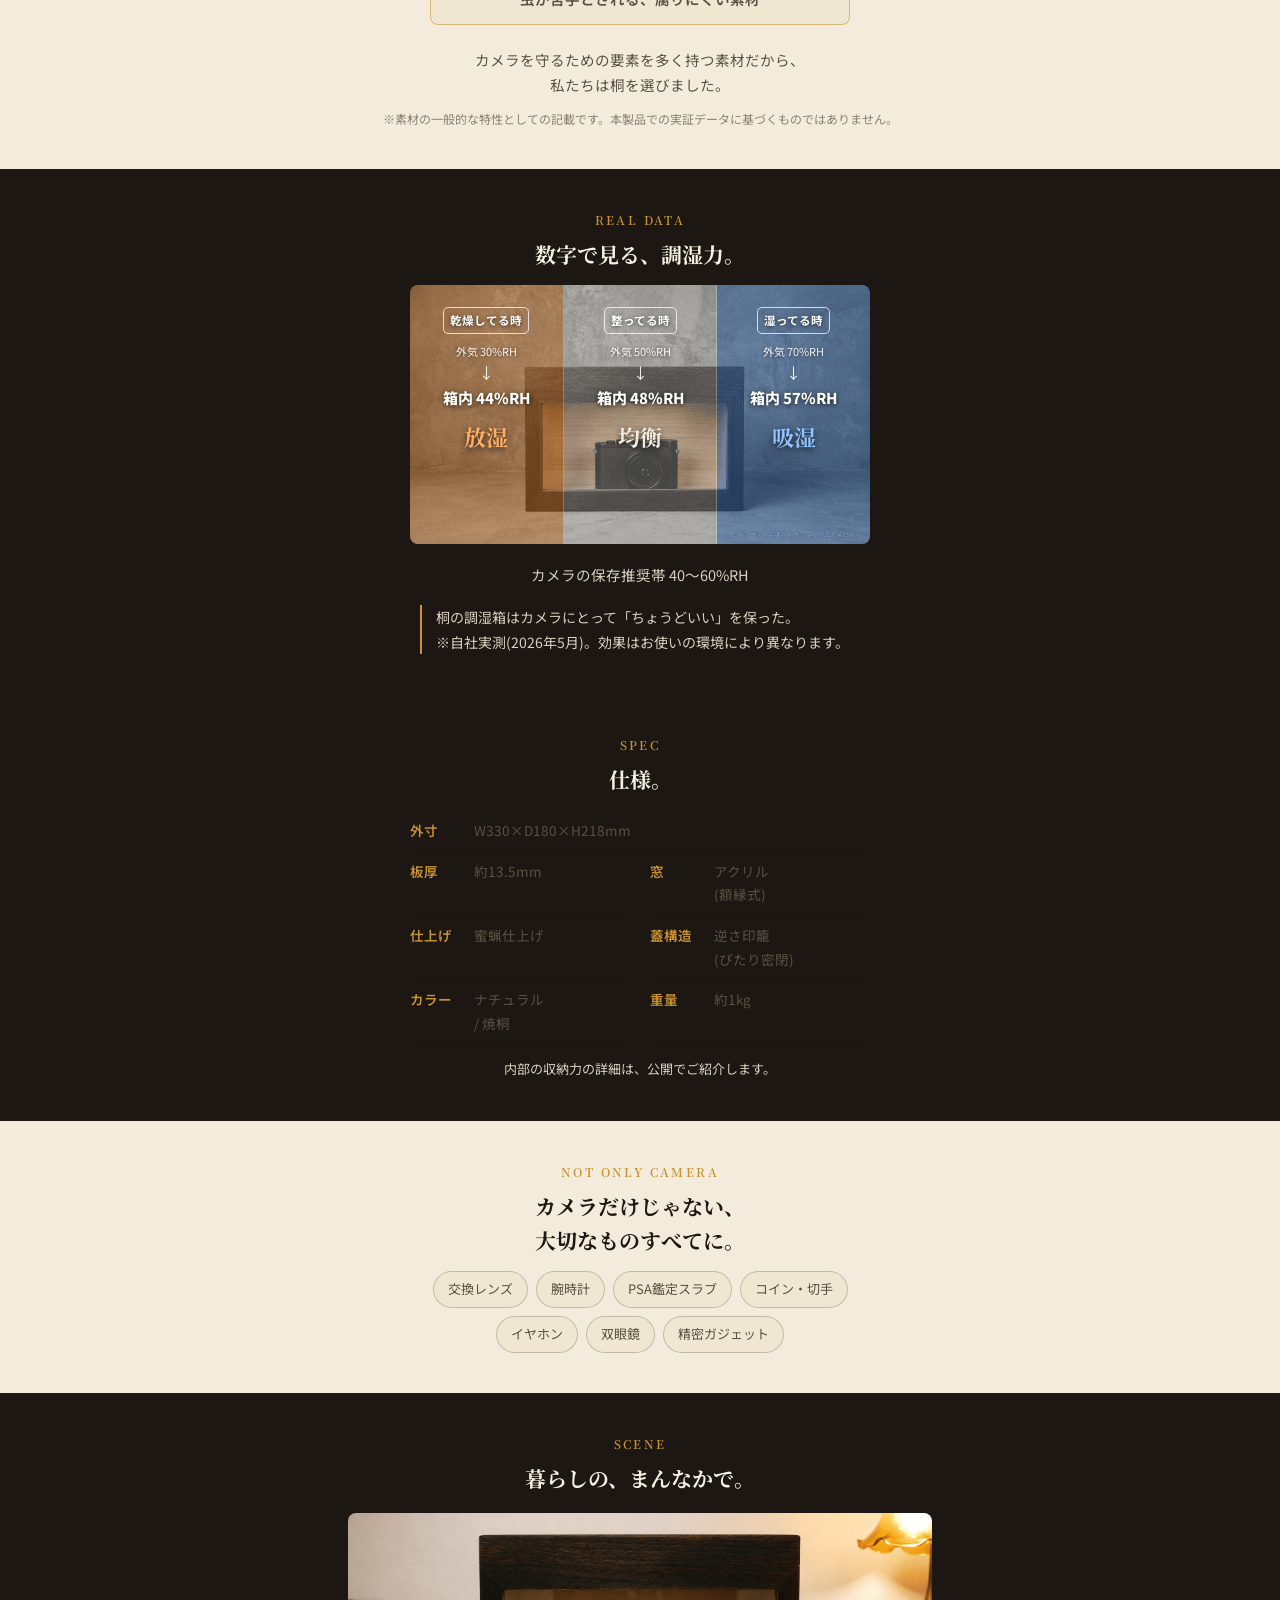
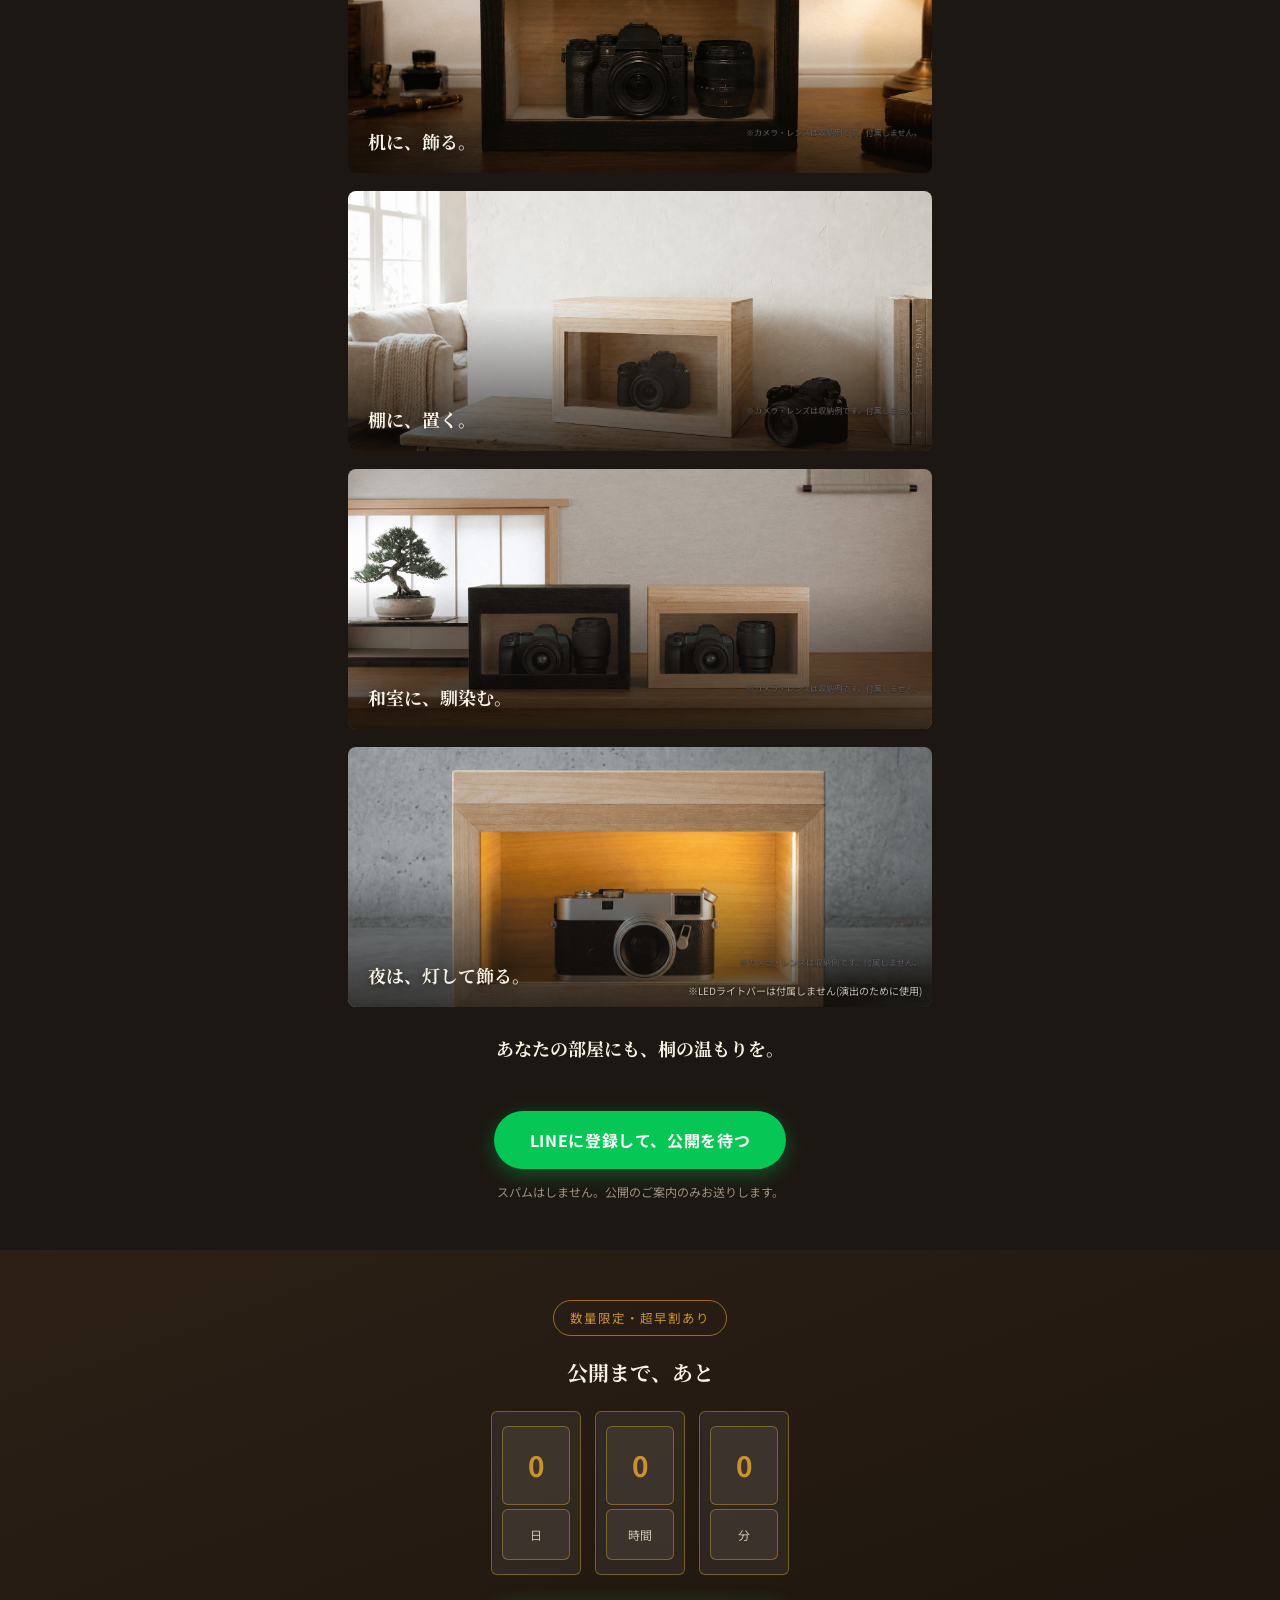
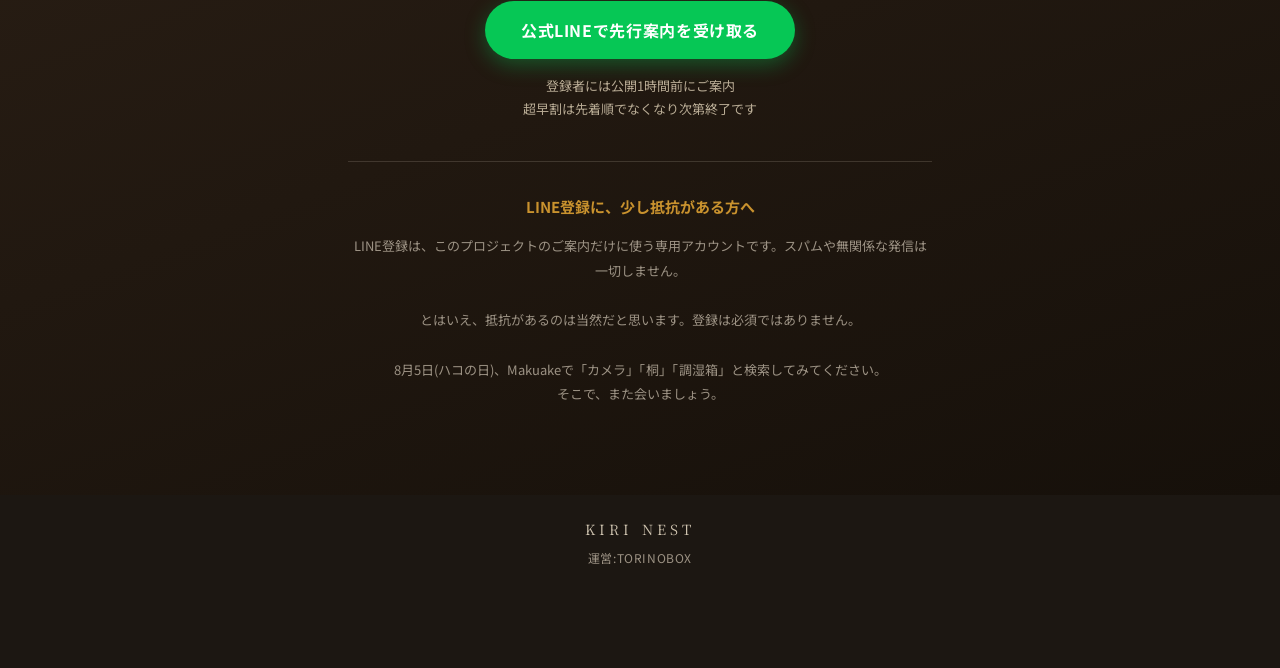
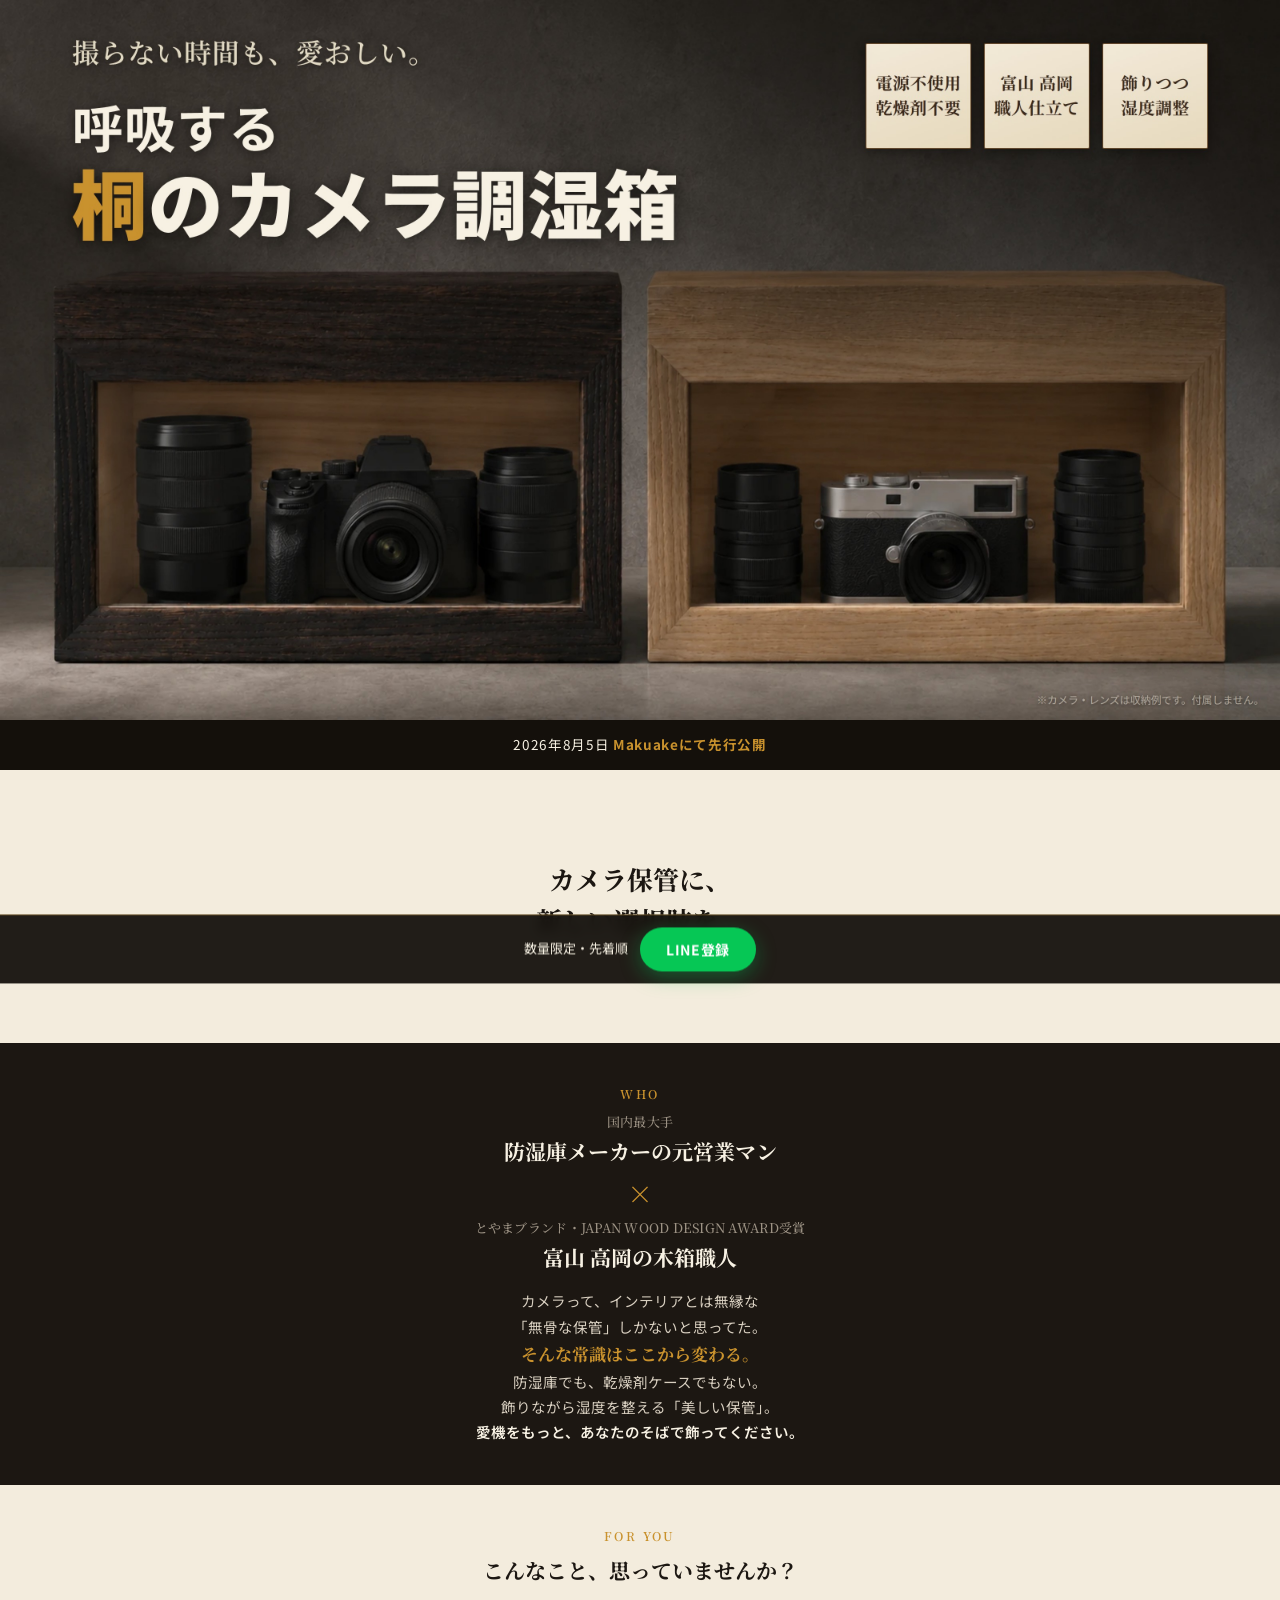
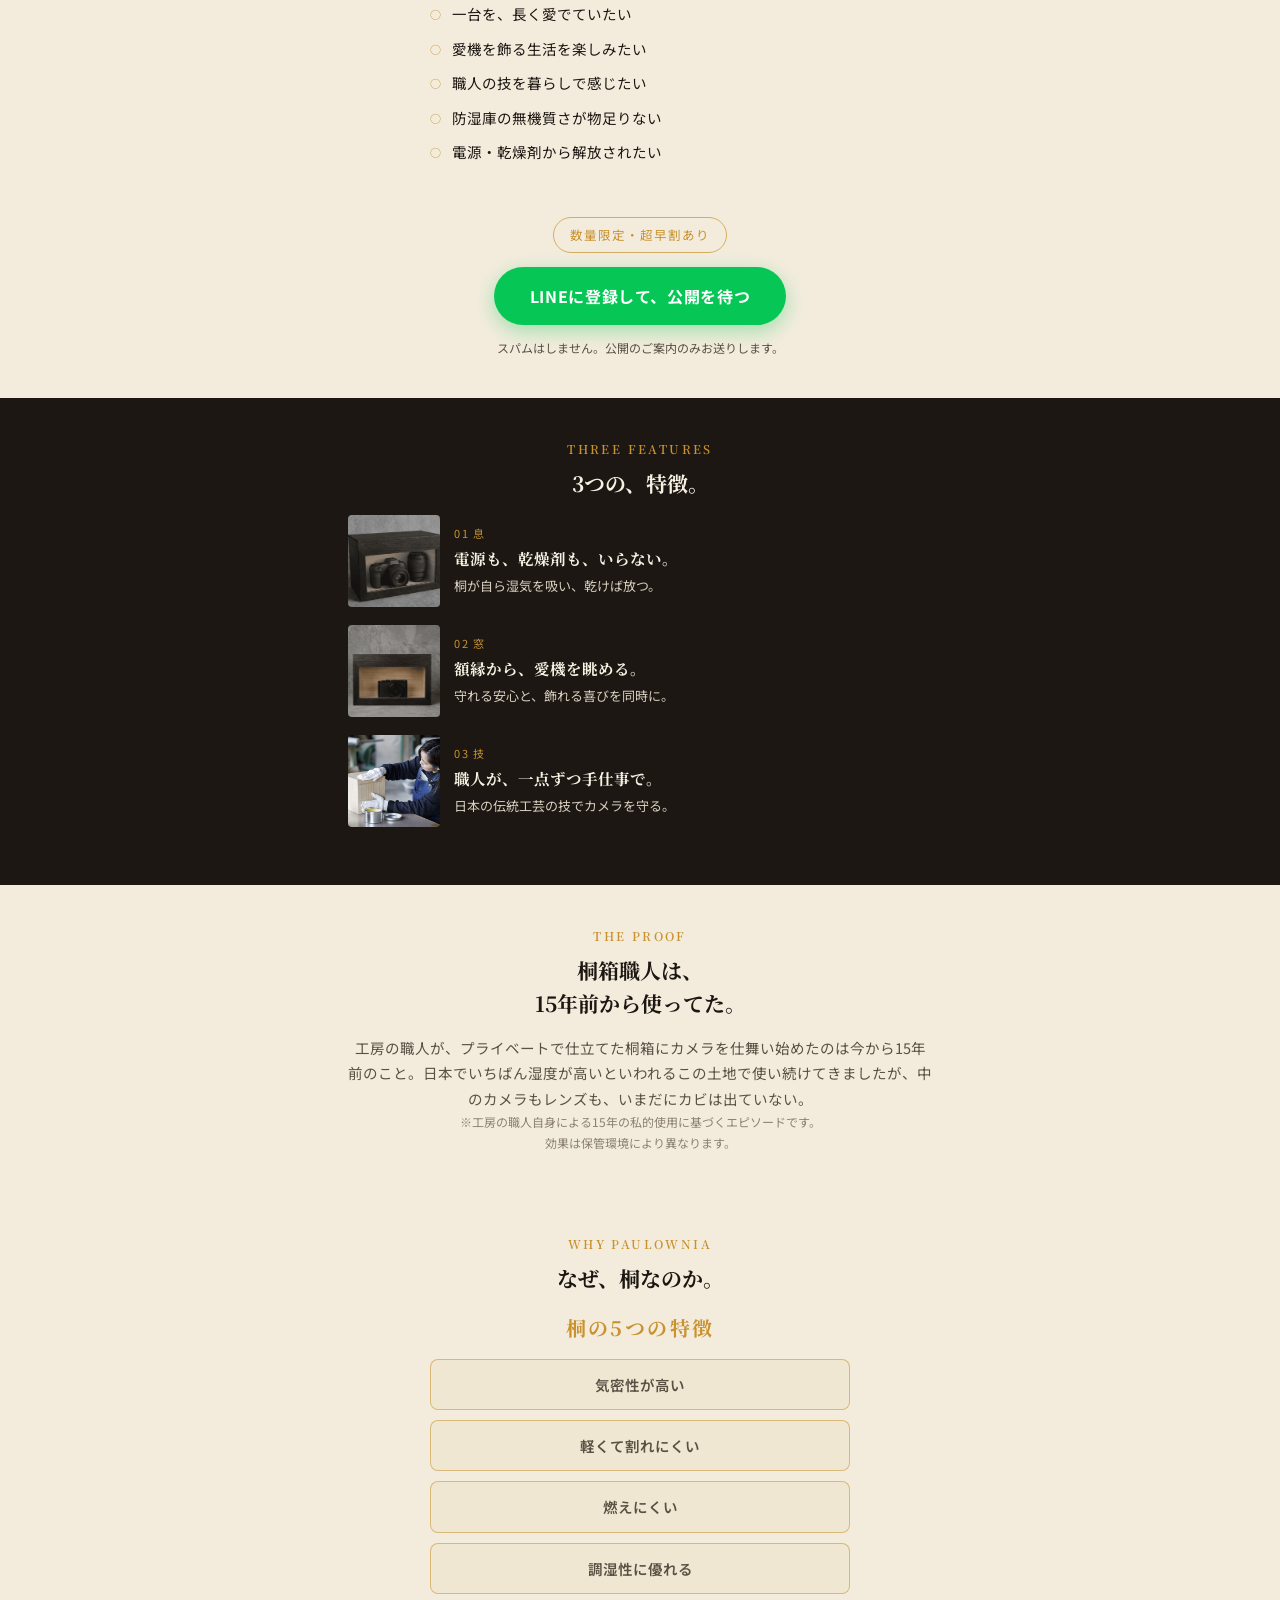
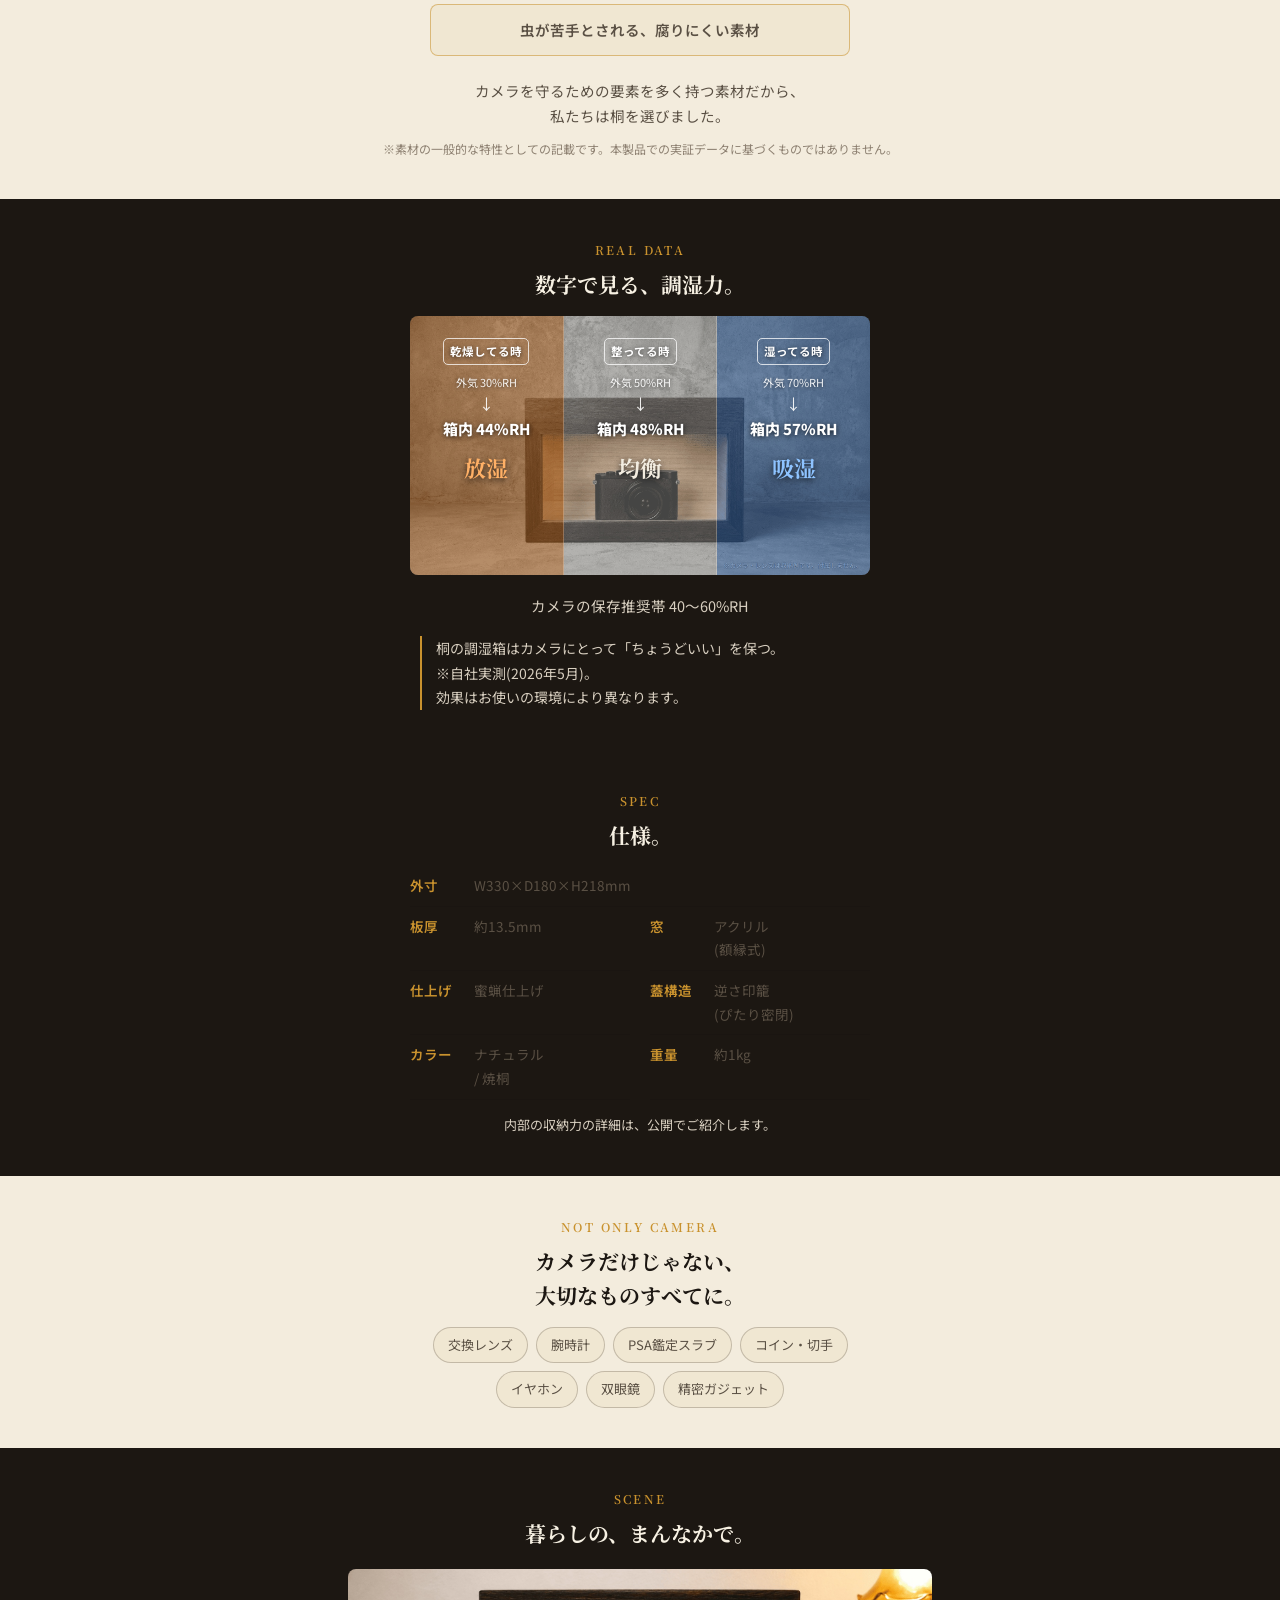
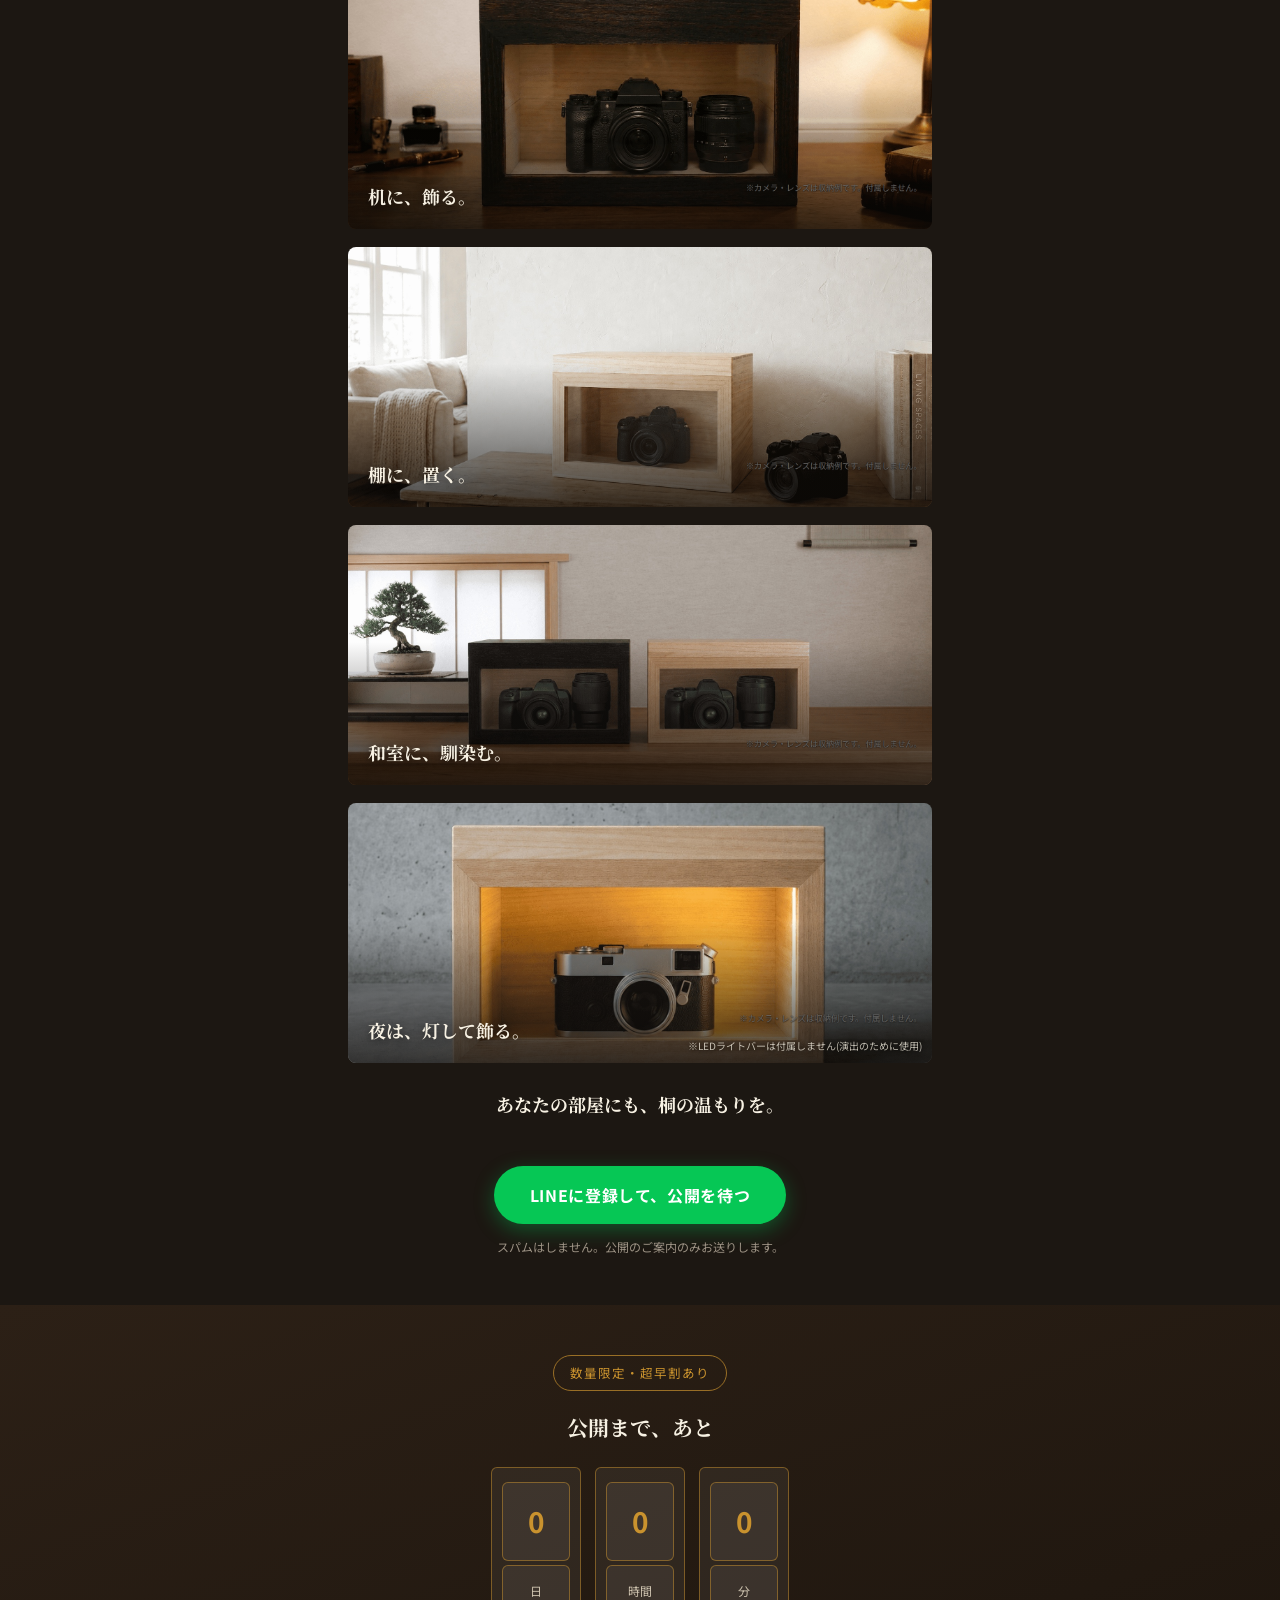
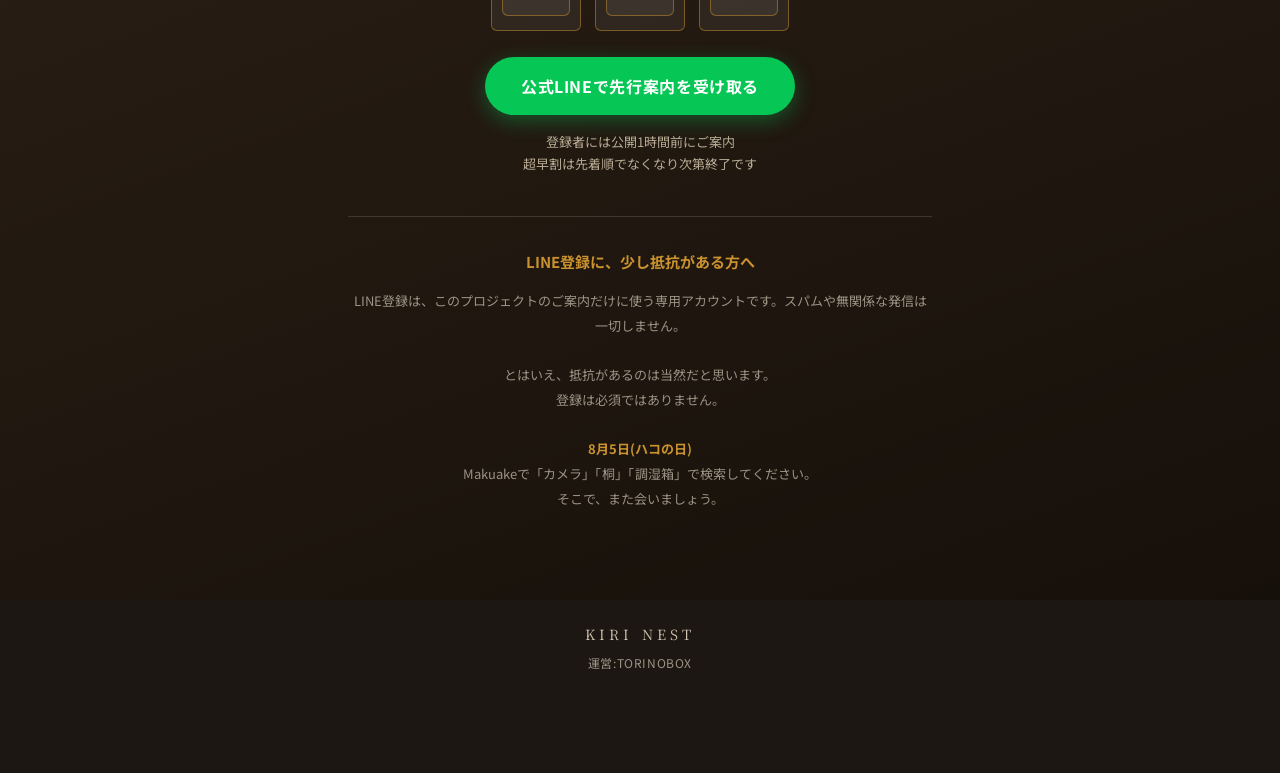
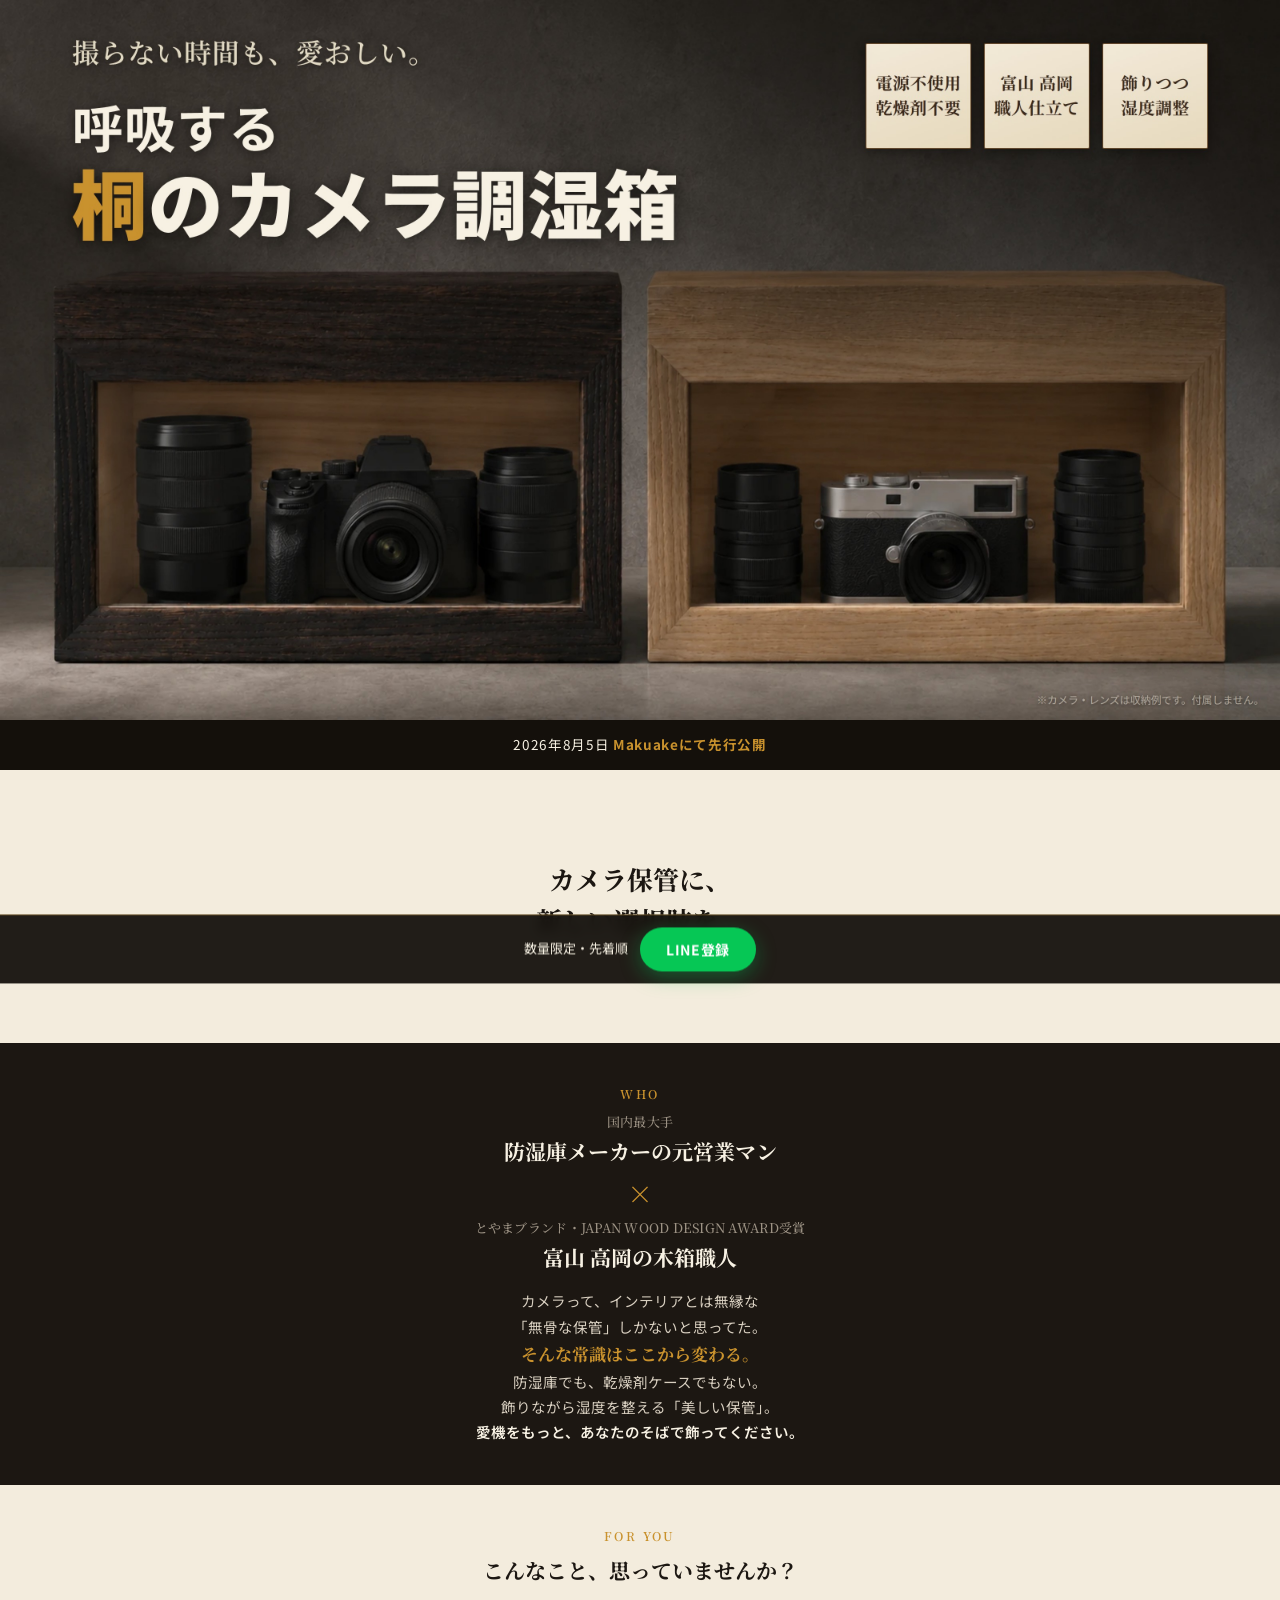
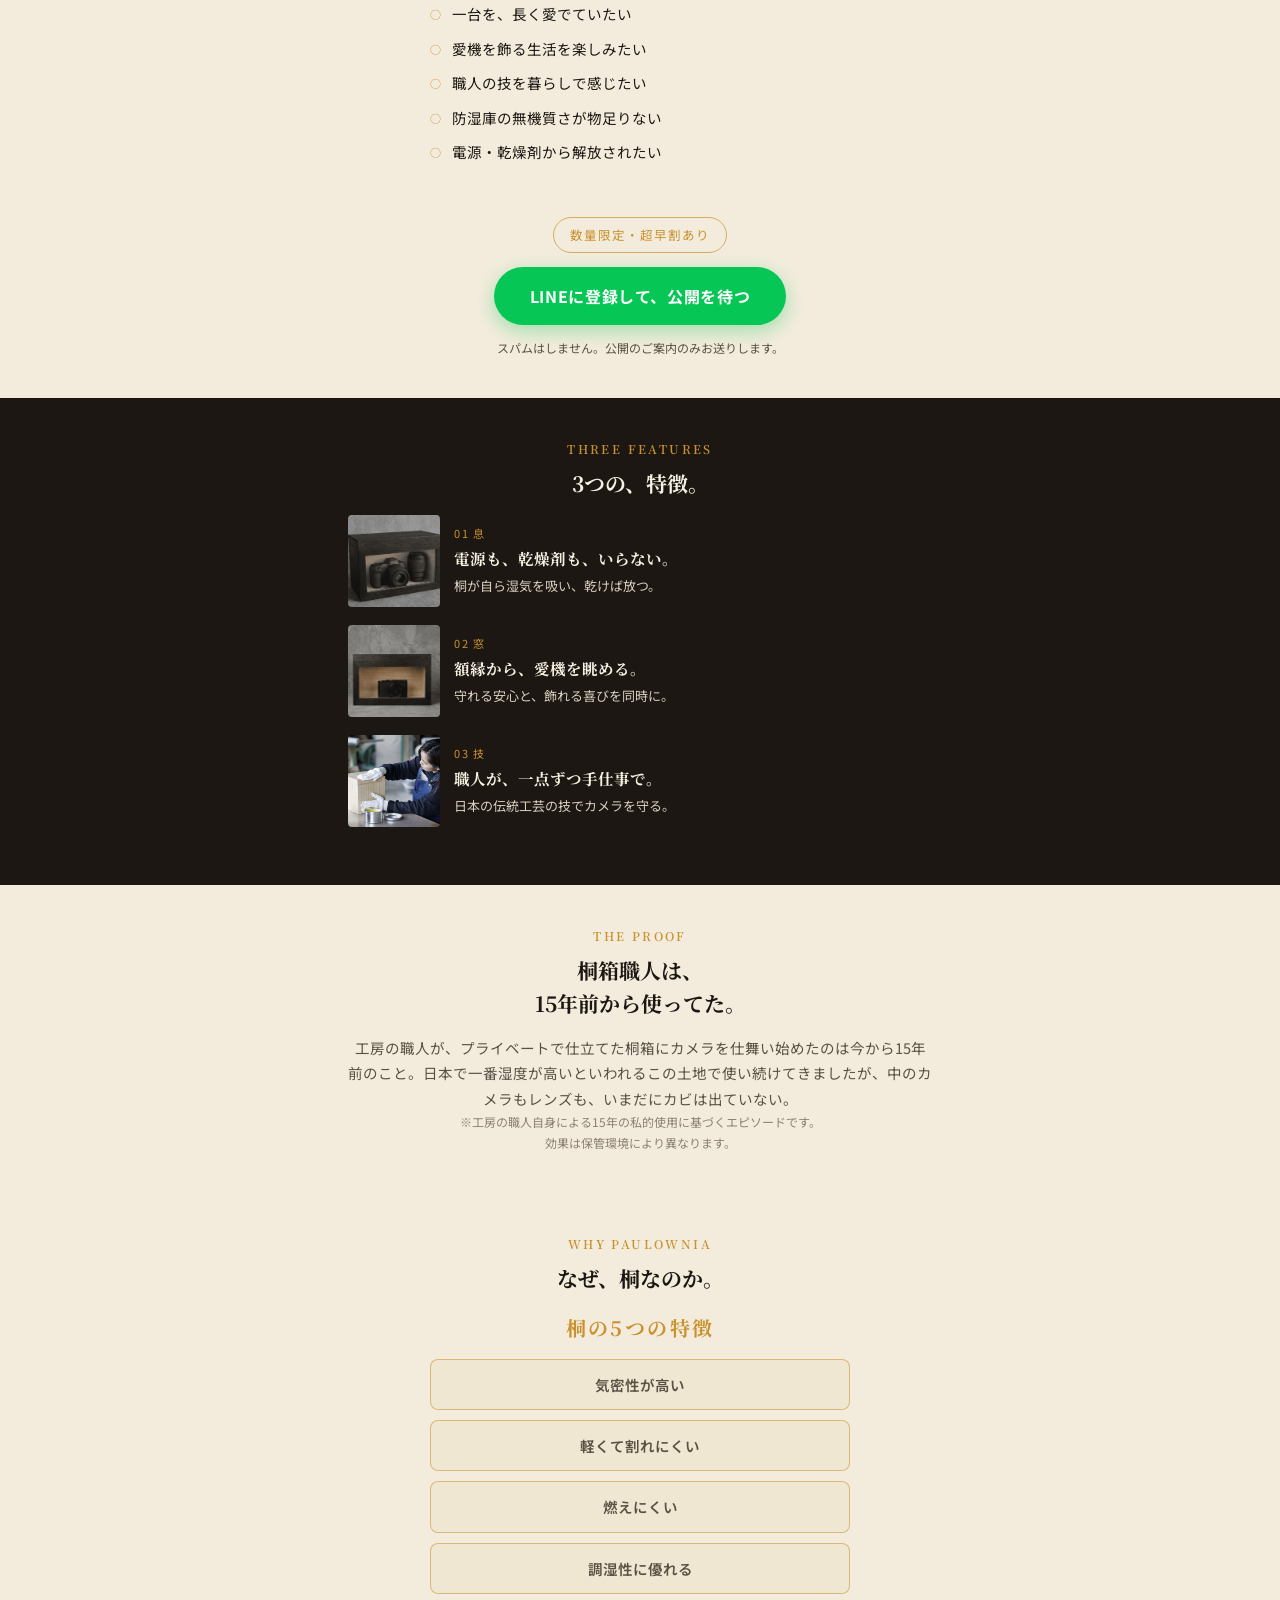
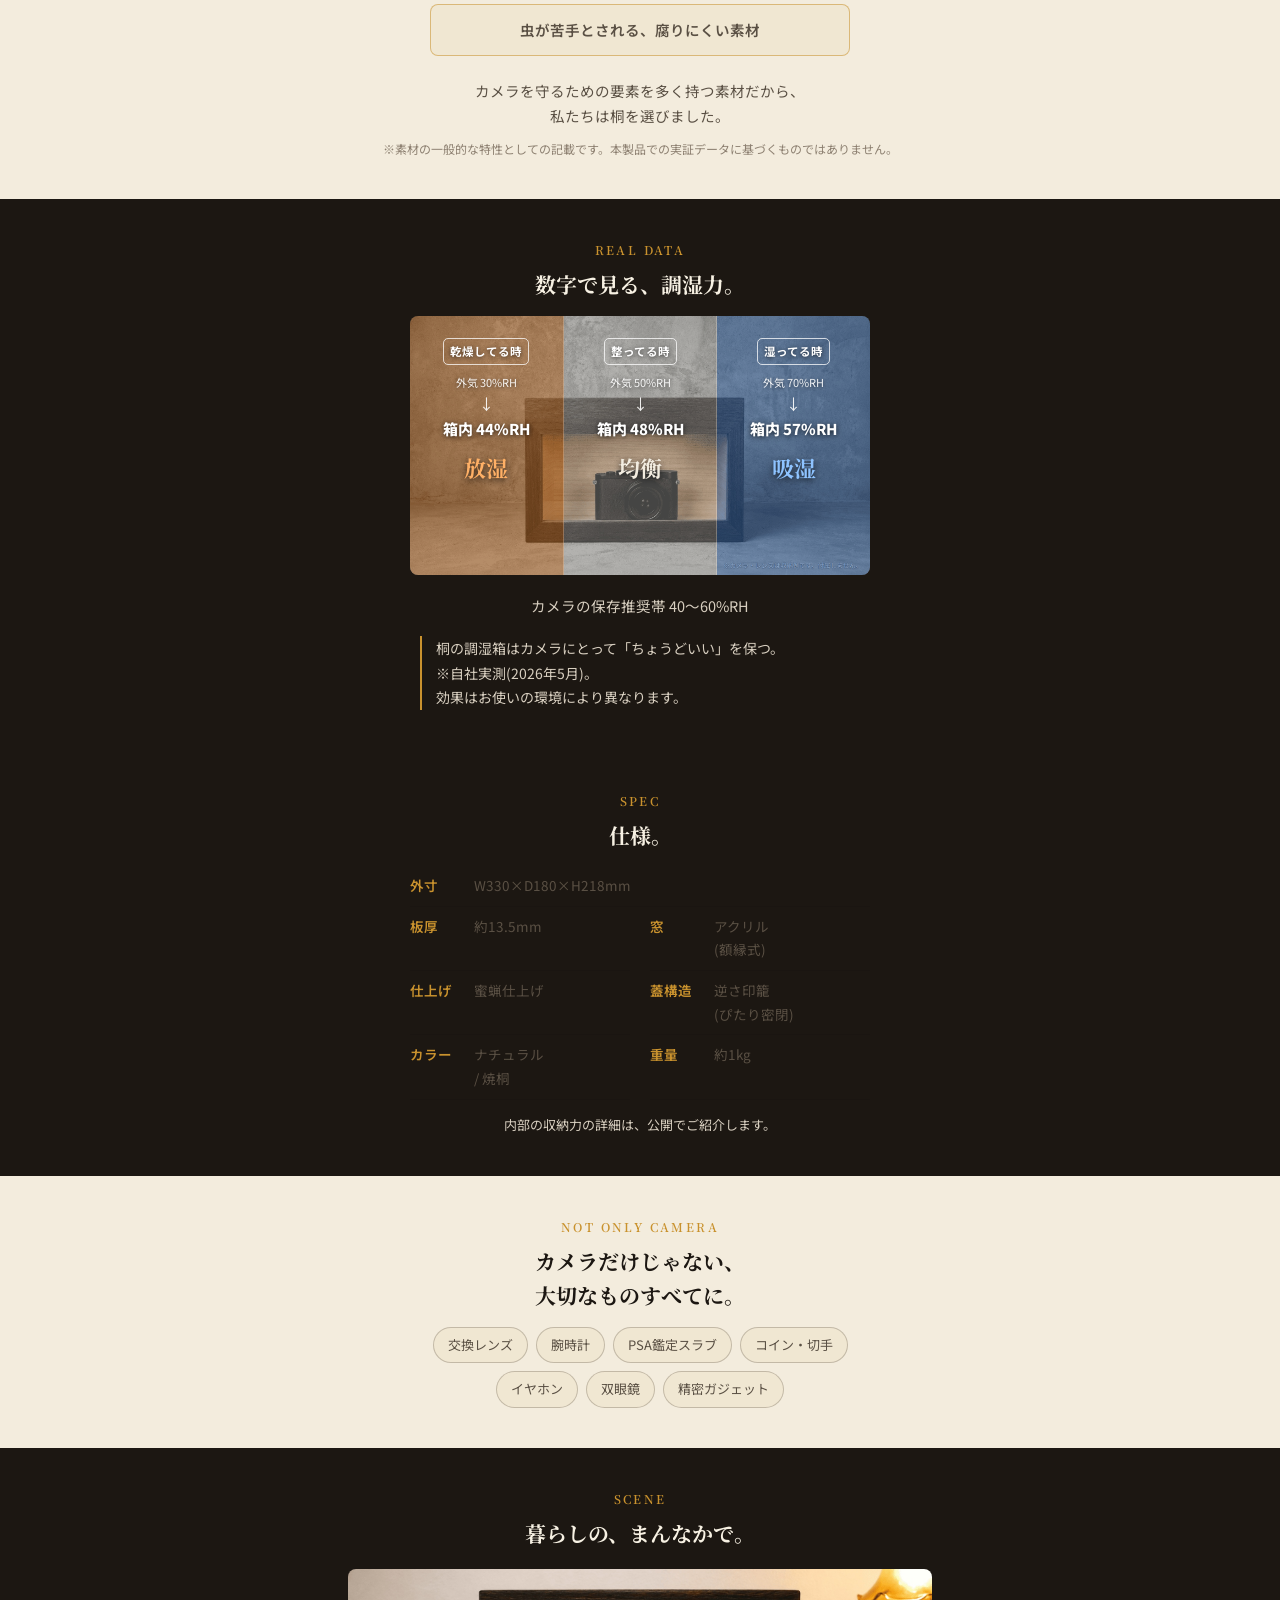
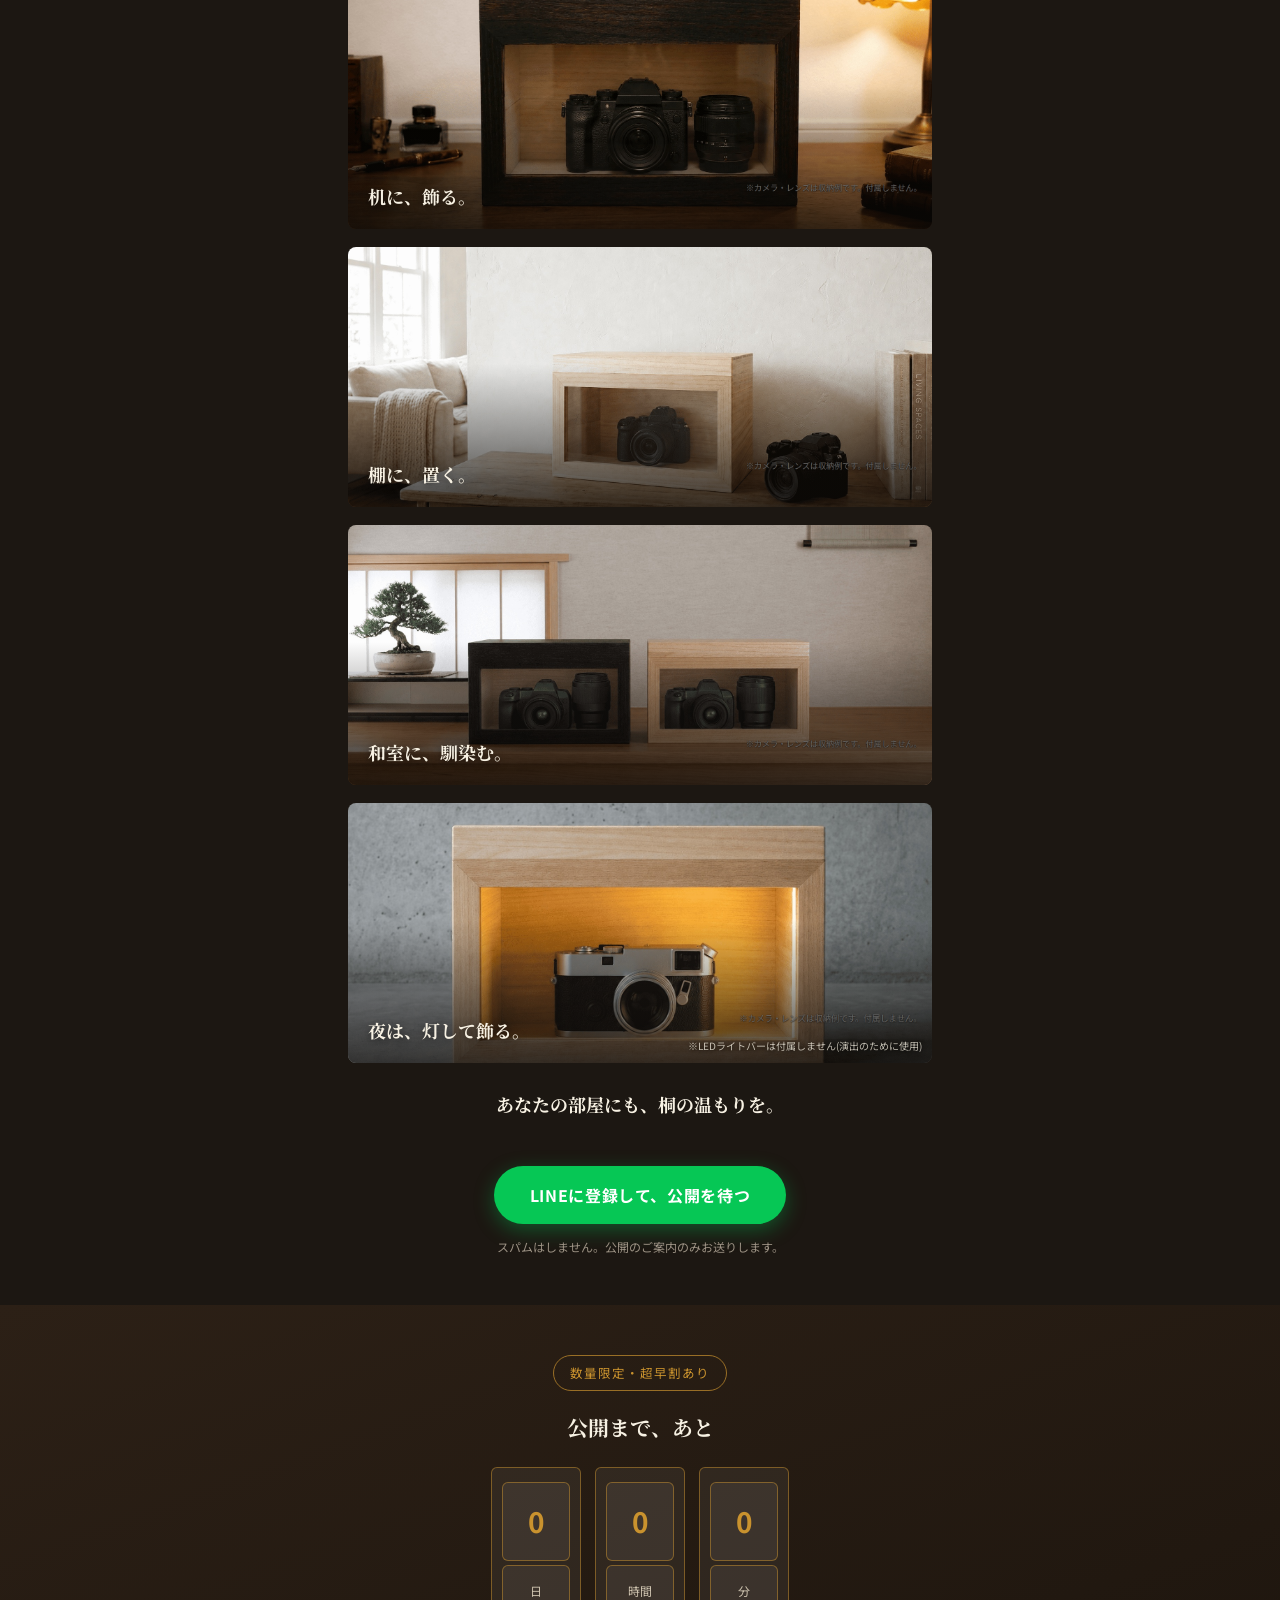
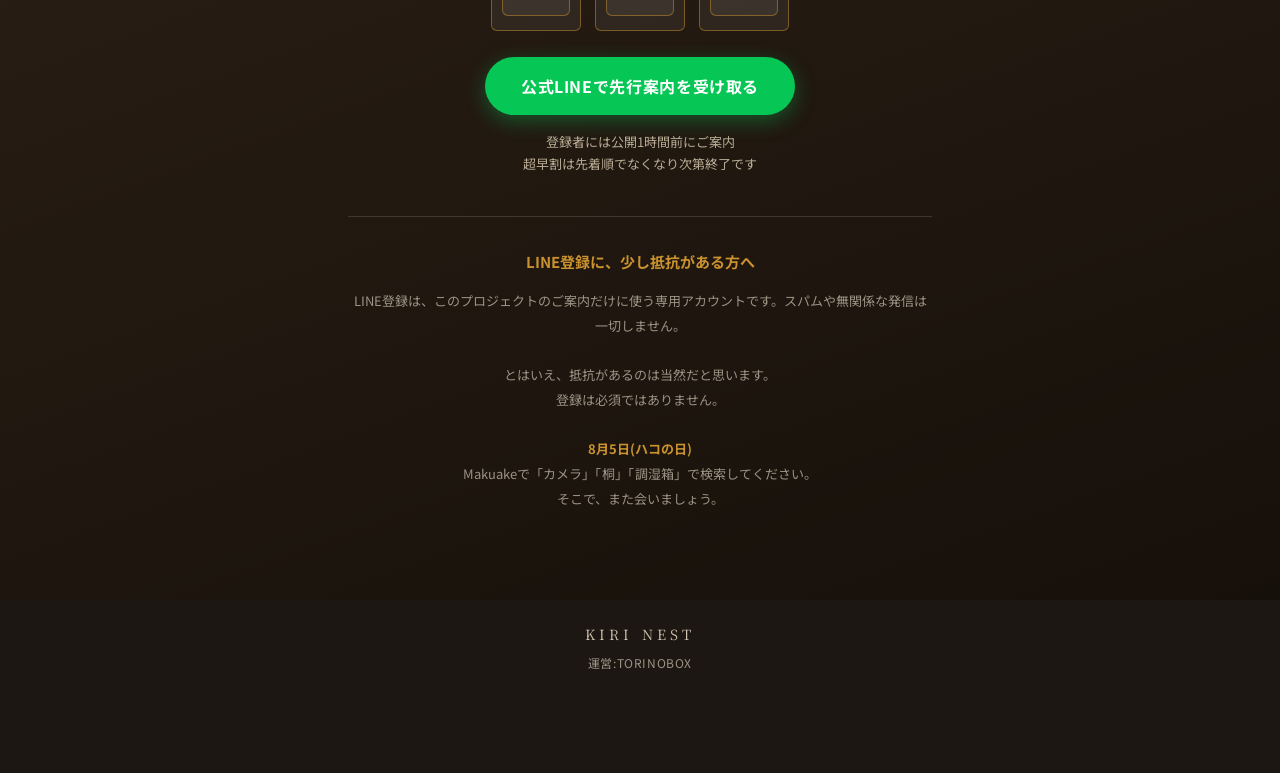
